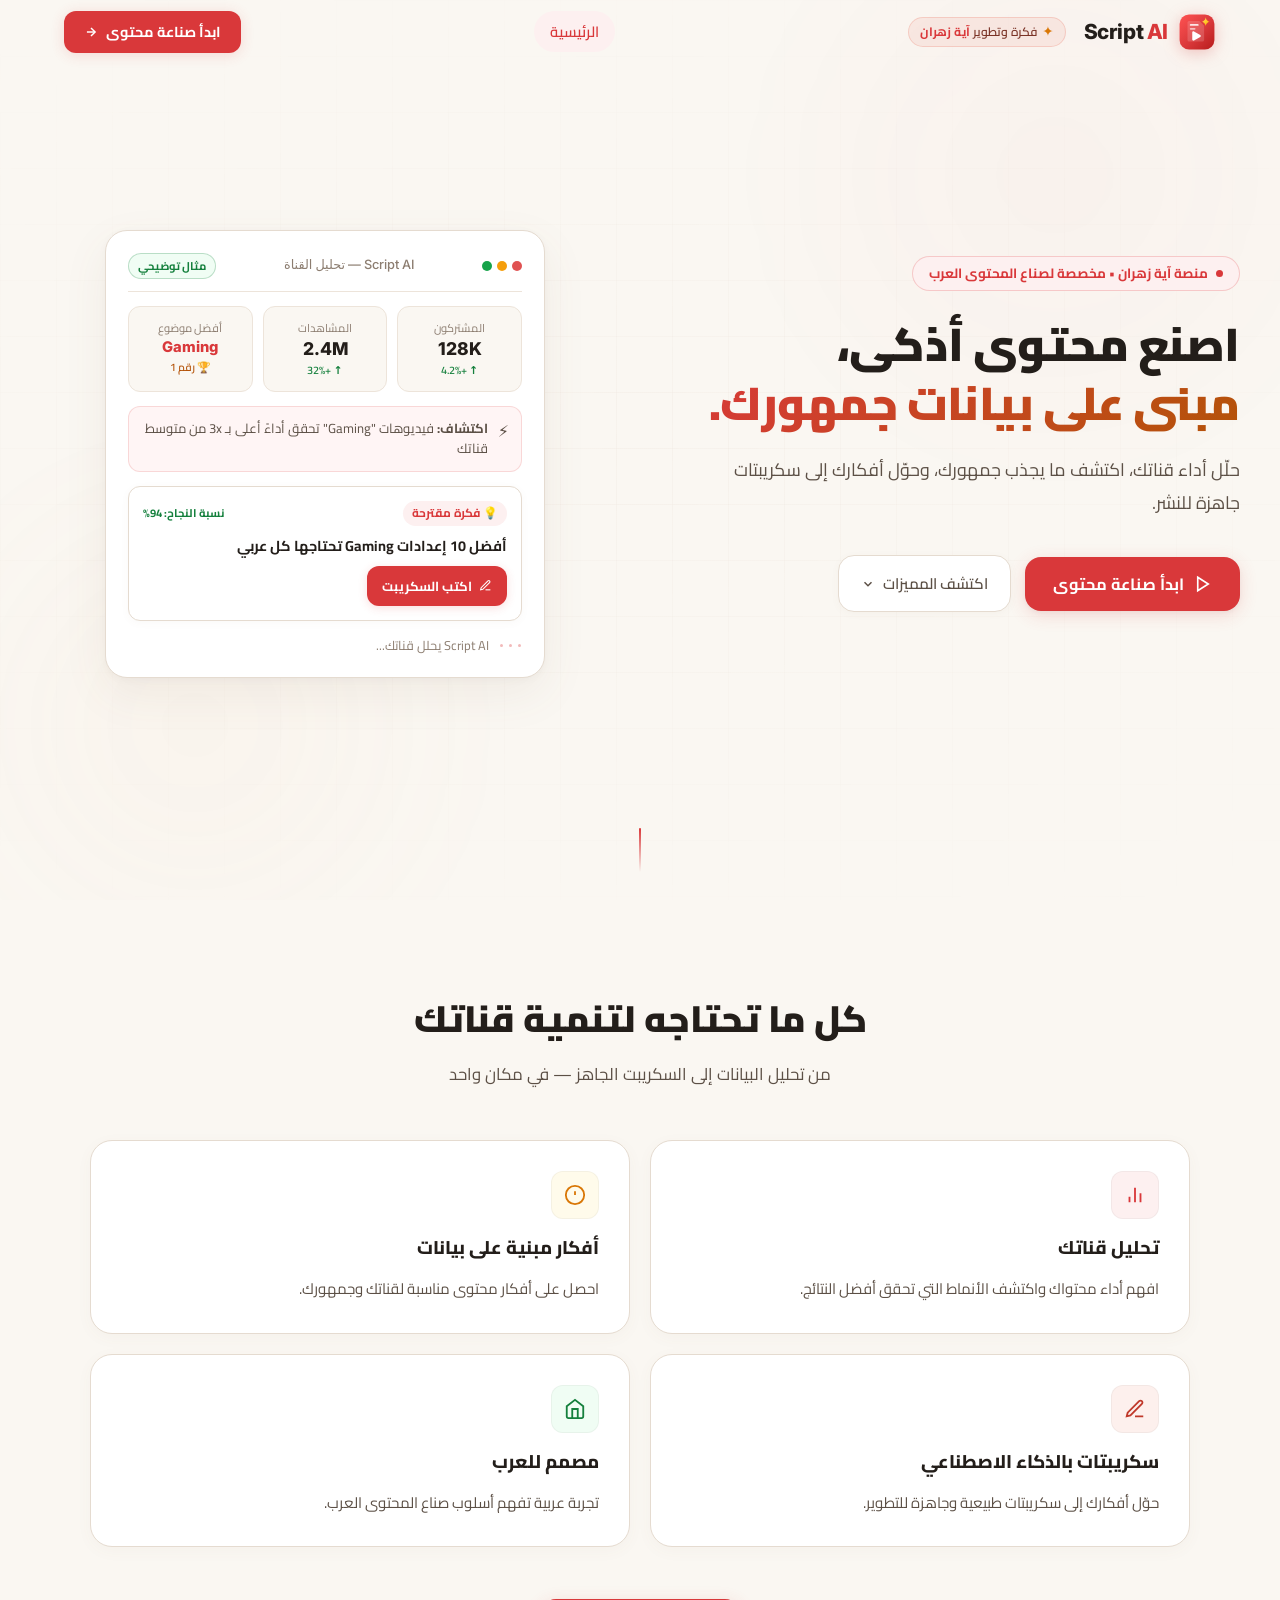
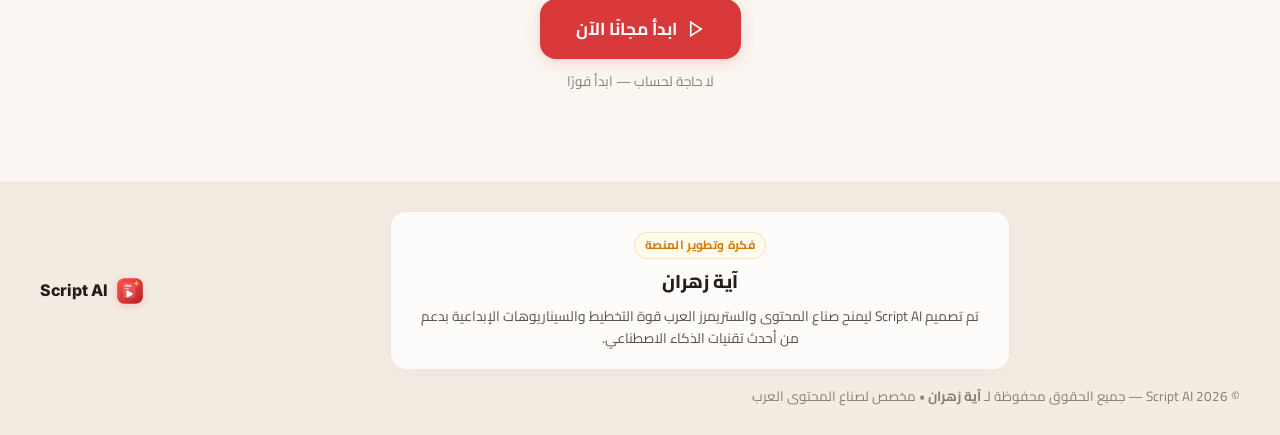
==== docs/index.html @ 73a46541 "feat: new brand logo, author attribution (فكرة وتطوير آية زهران), and fix AI chat connection" ====
<!DOCTYPE html>
<html lang="ar" dir="rtl">
<head>
  <meta charset="UTF-8">
  <meta name="viewport" content="width=device-width, initial-scale=1.0">
  <title>Script AI — اصنع محتوى أذكى، مبني على بيانات جمهورك</title>
  <meta name="description" content="Script AI يساعد صناع المحتوى العرب على تحليل أداء قناتهم، اكتشاف المواضيع الناجحة، وإنشاء سكريبتات بالذكاء الاصطناعي.">
  <meta name="keywords" content="Script AI, سكريبت للقنوات, يوتيوبرز عرب, تحليل يوتيوب, ذكاء اصطناعي للمحتوى">
  <meta name="theme-color" content="#FAF7F2">
  <meta property="og:title" content="Script AI — اصنع محتوى أذكى">
  <meta property="og:description" content="حلّل أداء قناتك، اكتشف ما يجذب جمهورك، وحوّل أفكارك إلى سكريبتات جاهزة للنشر.">
  <meta property="og:type" content="website">

  <!-- Google Fonts -->
  <link rel="preconnect" href="https://fonts.googleapis.com">
  <link rel="preconnect" href="https://fonts.gstatic.com" crossorigin>
  <link href="https://fonts.googleapis.com/css2?family=Cairo:wght@400;500;600;700;800;900&family=Inter:wght@400;500;600;700;800&display=swap" rel="stylesheet">

  <!-- Favicon -->
  <link rel="icon" type="image/svg+xml" href="assets/favicon.svg">

  <link rel="stylesheet" href="style.css">
</head>
<body class="landing-body">

  <!-- ============================================================
       HEADER
       ============================================================ -->
  <header class="site-header" id="site-header">
    <div class="nav-container">

      <!-- Logo -->
      <a href="index.html" class="brand-logo" id="brand-logo" aria-label="Script AI - الصفحة الرئيسية">
        <span class="brand-icon">
          <svg viewBox="0 0 48 48" width="100%" height="100%" fill="none" xmlns="http://www.w3.org/2000/svg" aria-label="Script AI Logo">
            <defs>
              <linearGradient id="sai-grad-nav" x1="0%" y1="0%" x2="100%" y2="100%">
                <stop offset="0%" stop-color="#FF5252"/>
                <stop offset="55%" stop-color="#D9383A"/>
                <stop offset="100%" stop-color="#B71C1C"/>
              </linearGradient>
              <linearGradient id="sai-spark-nav" x1="0%" y1="0%" x2="100%" y2="100%">
                <stop offset="0%" stop-color="#FFE082"/>
                <stop offset="50%" stop-color="#FFCA28"/>
                <stop offset="100%" stop-color="#FFA000"/>
              </linearGradient>
            </defs>
            <rect x="2" y="2" width="44" height="44" rx="12" fill="url(#sai-grad-nav)"/>
            <path d="M12 12C12 10.9 12.9 10 14 10H27L33 16V34C33 35.1 32.1 36 31 36H14C12.9 36 12 35.1 12 34V12Z" fill="white" fill-opacity="0.16"/>
            <line x1="16" y1="15" x2="25" y2="15" stroke="white" stroke-width="2.2" stroke-linecap="round" stroke-opacity="0.85"/>
            <line x1="16" y1="20" x2="21" y2="20" stroke="white" stroke-width="2.2" stroke-linecap="round" stroke-opacity="0.6"/>
            <path d="M18 24.5C18 23.4 19.2 22.7 20.2 23.25L28.1 27.75C29.05 28.3 29.05 29.7 28.1 30.25L20.2 34.75C19.2 35.3 18 34.6 18 33.5V24.5Z" fill="#FFFFFF"/>
            <path d="M35 5C35 8.3 37.7 11 41 11C37.7 11 35 13.7 35 17C35 13.7 32.3 11 29 11C32.3 11 35 8.3 35 5Z" fill="url(#sai-spark-nav)"/>
          </svg>
        </span>
        <span class="brand-name">Script <span class="brand-accent">AI</span></span>
        <span class="brand-creator-badge" title="فكرة وتطوير آية زهران">
          <span class="creator-sparkle">✦</span>
          <span>فكرة وتطوير <strong class="creator-highlight">آية زهران</strong></span>
        </span>
      </a>

      <!-- Nav -->
      <nav aria-label="التنقل الرئيسي" class="main-nav">
        <ul class="nav-list">
          <li><a href="index.html" class="nav-link active" aria-current="page">الرئيسية</a></li>
        </ul>
      </nav>

      <!-- CTA -->
      <a href="ai.html" class="nav-cta-btn" id="header-cta-btn" onclick="trackEvent('landing_cta_clicked', {location: 'header'})">
        <span>ابدأ صناعة محتوى</span>
        <svg width="14" height="14" viewBox="0 0 24 24" fill="none" stroke="currentColor" stroke-width="2.5">
          <line x1="5" y1="12" x2="19" y2="12"/>
          <polyline points="12 5 19 12 12 19"/>
        </svg>
      </a>

    </div>
  </header>

  <!-- ============================================================
       HERO SECTION — Full Screen
       ============================================================ -->
  <main>
    <section class="hero-section" id="hero" role="main">

      <!-- Ambient Background Effects -->
      <div class="hero-bg" aria-hidden="true">
        <div class="ambient-glow glow-1"></div>
        <div class="ambient-glow glow-2"></div>
        <div class="grid-overlay"></div>
      </div>

      <div class="hero-inner">

        <!-- Left: Text Content -->
        <div class="hero-content">
          <div class="hero-badge" role="text">
            <span class="badge-dot"></span>
            <span>منصة آية زهران • مخصصة لصناع المحتوى العرب</span>
          </div>

          <h1 class="hero-title">
            اصنع محتوى أذكى،
            <span class="title-gradient">مبني على بيانات جمهورك.</span>
          </h1>

          <p class="hero-desc">
            حلّل أداء قناتك، اكتشف ما يجذب جمهورك، وحوّل أفكارك إلى سكريبتات جاهزة للنشر.
          </p>

          <div class="hero-actions">
            <a href="ai.html" class="cta-primary" id="hero-cta-main" onclick="trackEvent('landing_cta_clicked', {location: 'hero_primary'})">
              <svg width="18" height="18" viewBox="0 0 24 24" fill="none" stroke="currentColor" stroke-width="2.2">
                <polygon points="5 3 19 12 5 21 5 3"/>
              </svg>
              <span>ابدأ صناعة محتوى</span>
            </a>
            <button class="cta-secondary" id="hero-learn-more" onclick="document.getElementById('features').scrollIntoView({behavior:'smooth'})">
              <span>اكتشف المميزات</span>
              <svg width="14" height="14" viewBox="0 0 24 24" fill="none" stroke="currentColor" stroke-width="2.5">
                <polyline points="6 9 12 15 18 9"/>
              </svg>
            </button>
          </div>

          
        </div>

        <!-- Right: Visual / Product Preview -->
        <div class="hero-visual" aria-label="معاينة واجهة Script AI">
          <div class="product-preview">

            <!-- Preview Header -->
            <div class="preview-header">
              <div class="preview-dots" aria-hidden="true">
                <span></span><span></span><span></span>
              </div>
              <span class="preview-title">Script AI — تحليل القناة</span>
              <div class="preview-badge live">مثال توضيحي</div>
            </div>

            <!-- Channel Stats -->
            <div class="preview-stats-row">
              <div class="preview-stat-card">
                <div class="stat-label">المشتركون</div>
                <div class="stat-value">128K</div>
                <div class="stat-change positive">↑ +4.2%</div>
              </div>
              <div class="preview-stat-card">
                <div class="stat-label">المشاهدات</div>
                <div class="stat-value">2.4M</div>
                <div class="stat-change positive">↑ +32%</div>
              </div>
              <div class="preview-stat-card">
                <div class="stat-label">أفضل موضوع</div>
                <div class="stat-value topic">Gaming</div>
                <div class="stat-change neutral">🏆 رقم 1</div>
              </div>
            </div>

            <!-- Insight Banner -->
            <div class="preview-insight">
              <div class="insight-icon" aria-hidden="true">⚡</div>
              <div class="insight-text">
                <strong>اكتشاف:</strong> فيديوهات "Gaming" تحقق أداءً أعلى بـ 3x من متوسط قناتك
              </div>
            </div>

            <!-- Idea Card -->
            <div class="preview-idea-card">
              <div class="idea-header">
                <span class="idea-tag">💡 فكرة مقترحة</span>
                <span class="idea-score">نسبة النجاح: 94%</span>
              </div>
              <div class="idea-title">أفضل 10 إعدادات Gaming تحتاجها كل عربي</div>
              <button class="idea-script-btn" aria-label="اكتب السكريبت لهذه الفكرة">
                <svg width="13" height="13" viewBox="0 0 24 24" fill="none" stroke="currentColor" stroke-width="2">
                  <path d="M12 20h9"/><path d="M16.5 3.5a2.121 2.121 0 013 3L7 19l-4 1 1-4L16.5 3.5z"/>
                </svg>
                اكتب السكريبت
              </button>
            </div>

            <!-- Processing indicator -->
            <div class="preview-processing" aria-live="polite">
              <div class="processing-dots" aria-hidden="true">
                <span></span><span></span><span></span>
              </div>
              <span>Script AI يحلل قناتك...</span>
            </div>

          </div>

          </div>

      </div>

      <!-- Scroll Indicator -->
      <div class="scroll-indicator" aria-hidden="true">
        <div class="scroll-line"></div>
      </div>

    </section>

    <!-- ============================================================
         FEATURES SECTION
         ============================================================ -->
    <section class="features-section" id="features" aria-label="مميزات Script AI">
      <div class="features-container">

        <div class="features-header">
          <h2 class="features-title">كل ما تحتاجه لتنمية قناتك</h2>
          <p class="features-subtitle">من تحليل البيانات إلى السكريبت الجاهز — في مكان واحد</p>
        </div>

        <div class="features-grid">

          <div class="feature-card" id="feature-analyze">
            <div class="feature-icon-wrap" style="--icon-color: #D9383A; --icon-bg: #FDF0F0;">
              <svg width="22" height="22" viewBox="0 0 24 24" fill="none" stroke="currentColor" stroke-width="2">
                <line x1="18" y1="20" x2="18" y2="10"/><line x1="12" y1="20" x2="12" y2="4"/>
                <line x1="6" y1="20" x2="6" y2="14"/>
              </svg>
            </div>
            <h3 class="feature-name">تحليل قناتك</h3>
            <p class="feature-desc">افهم أداء محتواك واكتشف الأنماط التي تحقق أفضل النتائج.</p>
          </div>

          <div class="feature-card" id="feature-ideas">
            <div class="feature-icon-wrap" style="--icon-color: #D97706; --icon-bg: #FFFBEB;">
              <svg width="22" height="22" viewBox="0 0 24 24" fill="none" stroke="currentColor" stroke-width="2">
                <circle cx="12" cy="12" r="10"/><line x1="12" y1="8" x2="12" y2="12"/>
                <line x1="12" y1="16" x2="12.01" y2="16"/>
              </svg>
            </div>
            <h3 class="feature-name">أفكار مبنية على بيانات</h3>
            <p class="feature-desc">احصل على أفكار محتوى مناسبة لقناتك وجمهورك.</p>
          </div>

          <div class="feature-card" id="feature-scripts">
            <div class="feature-icon-wrap" style="--icon-color: #C0392B; --icon-bg: #FDF0ED;">
              <svg width="22" height="22" viewBox="0 0 24 24" fill="none" stroke="currentColor" stroke-width="2">
                <path d="M12 20h9"/><path d="M16.5 3.5a2.121 2.121 0 013 3L7 19l-4 1 1-4L16.5 3.5z"/>
              </svg>
            </div>
            <h3 class="feature-name">سكريبتات بالذكاء الاصطناعي</h3>
            <p class="feature-desc">حوّل أفكارك إلى سكريبتات طبيعية وجاهزة للتطوير.</p>
          </div>

          <div class="feature-card" id="feature-arabic">
            <div class="feature-icon-wrap" style="--icon-color: #15803D; --icon-bg: #F0FDF4;">
              <svg width="22" height="22" viewBox="0 0 24 24" fill="none" stroke="currentColor" stroke-width="2">
                <path d="M3 9l9-7 9 7v11a2 2 0 0 1-2 2H5a2 2 0 0 1-2-2z"/>
                <polyline points="9 22 9 12 15 12 15 22"/>
              </svg>
            </div>
            <h3 class="feature-name">مصمم للعرب</h3>
            <p class="feature-desc">تجربة عربية تفهم أسلوب صناع المحتوى العرب.</p>
          </div>

        </div>

        <!-- Final CTA -->
        <div class="features-cta-wrap">
          <a href="ai.html" class="cta-primary cta-large" id="features-cta-btn" onclick="trackEvent('landing_cta_clicked', {location: 'features_section'})">
            <svg width="18" height="18" viewBox="0 0 24 24" fill="none" stroke="currentColor" stroke-width="2.2">
              <polygon points="5 3 19 12 5 21 5 3"/>
            </svg>
            ابدأ مجانًا الآن
          </a>
          <p class="cta-note">لا حاجة لحساب — ابدأ فورًا</p>
        </div>

      </div>
    </section>

  </main>

  <!-- ============================================================
       FOOTER
       ============================================================ -->
  <footer class="site-footer" role="contentinfo">
    <div class="footer-inner">
      <!-- Creator Box -->
      <div class="footer-creator-box">
        <span class="creator-title-tag">فكرة وتطوير المنصة</span>
        <span class="creator-main-name">آية زهران</span>
        <p class="creator-quote">تم تصميم Script AI ليمنح صناع المحتوى والستريمرز العرب قوة التخطيط والسيناريوهات الإبداعية بدعم من أحدث تقنيات الذكاء الاصطناعي.</p>
      </div>

      <div class="footer-brand">
        <span class="brand-icon small">
          <svg viewBox="0 0 48 48" width="100%" height="100%" fill="none" xmlns="http://www.w3.org/2000/svg" aria-label="Script AI Logo">
            <defs>
              <linearGradient id="sai-grad-foot" x1="0%" y1="0%" x2="100%" y2="100%">
                <stop offset="0%" stop-color="#FF5252"/>
                <stop offset="55%" stop-color="#D9383A"/>
                <stop offset="100%" stop-color="#B71C1C"/>
              </linearGradient>
              <linearGradient id="sai-spark-foot" x1="0%" y1="0%" x2="100%" y2="100%">
                <stop offset="0%" stop-color="#FFE082"/>
                <stop offset="100%" stop-color="#FFA000"/>
              </linearGradient>
            </defs>
            <rect x="2" y="2" width="44" height="44" rx="12" fill="url(#sai-grad-foot)"/>
            <path d="M12 12C12 10.9 12.9 10 14 10H27L33 16V34C33 35.1 32.1 36 31 36H14C12.9 36 12 35.1 12 34V12Z" fill="white" fill-opacity="0.16"/>
            <line x1="16" y1="15" x2="25" y2="15" stroke="white" stroke-width="2.2" stroke-linecap="round" stroke-opacity="0.85"/>
            <line x1="16" y1="20" x2="21" y2="20" stroke="white" stroke-width="2.2" stroke-linecap="round" stroke-opacity="0.6"/>
            <path d="M18 24.5C18 23.4 19.2 22.7 20.2 23.25L28.1 27.75C29.05 28.3 29.05 29.7 28.1 30.25L20.2 34.75C19.2 35.3 18 34.6 18 33.5V24.5Z" fill="#FFFFFF"/>
            <path d="M35 5C35 8.3 37.7 11 41 11C37.7 11 35 13.7 35 17C35 13.7 32.3 11 29 11C32.3 11 35 8.3 35 5Z" fill="url(#sai-spark-foot)"/>
          </svg>
        </span>
        <span class="footer-brand-name">Script AI</span>
      </div>
      <p class="footer-copy">© 2026 Script AI — جميع الحقوق محفوظة لـ <strong>آية زهران</strong> • مخصص لصناع المحتوى العرب</p>
    </div>
  </footer>

  <!-- Analytics & Tracking -->
  <script defer src="https://cloud.umami.is/script.js" data-website-id="1ab143b9-81d4-4ed3-a4a0-48a88c1f6e9b"></script>
  <script src="analytics.js"></script>
  <script>
    // Track page view on load
    document.addEventListener('DOMContentLoaded', () => {
      trackEvent('page_view', { page: 'landing', referral_source: getReferralSource() });
      initReferralTracking();

      // Header scroll effect
      const header = document.getElementById('site-header');
      window.addEventListener('scroll', () => {
        if (window.scrollY > 20) {
          header.classList.add('scrolled');
        } else {
          header.classList.remove('scrolled');
        }
      }, { passive: true });
    });
  </script>
</body>
</html>
---- docs/style.css ----
/* ==========================================================================
   Script AI — Light, Soft & Warm Arabic SaaS Design System
   White | Warm Beige | Gentle Red Accent | Cairo Font
   Built for clarity, comfort, and effortless usability
   ========================================================================== */

/* ==========================================================================
   1. CSS VARIABLES & DESIGN TOKENS
   ========================================================================== */
:root {
  /* Backgrounds — Soft, Warm, Light Palette */
  --bg-base:        #FAF7F2;   /* Warm linen/cream background — easy on the eyes */
  --bg-surface:     #F3ECE3;   /* Soft beige surface for headers & nested panels */
  --bg-card:        #FFFFFF;   /* Pure white cards for crisp visual hierarchy */
  --bg-card-hover:  #FFFDFB;   /* Subtle warm card hover */
  --bg-glass:       rgba(255, 255, 255, 0.92);
  --bg-input:       #FFFFFF;   /* Clean white input background */

  /* Borders — Soft Warm Tones */
  --border-subtle:  #EDE4DA;
  --border-card:    #E5DBD0;
  --border-hover:   rgba(217, 56, 58, 0.35);
  --border-active:  #D9383A;
  --border-warm:    rgba(217, 119, 6, 0.25);

  /* Accent — Gentle Friendly Red (أحمر لطيف ومريح للعين) */
  --accent:         #D9383A;   /* Pleasant warm coral-red */
  --accent-soft:    #FDF0F0;   /* Soft blush tint */
  --accent-hover:   #C42B2D;   /* Slightly deeper warm red */
  --accent-glow:    rgba(217, 56, 58, 0.16); /* Gentle warm shadow */

  /* Warm Secondary — Honey / Amber / Sand */
  --secondary:      #D97706;
  --secondary-soft: #FFFBEB;
  --secondary-glow: rgba(217, 119, 6, 0.12);

  /* Status */
  --success:        #15803D;   /* Natural pleasant forest green */
  --success-soft:   #F0FDF4;
  --warning:        #B45309;   /* Warm amber */
  --warning-soft:   #FFFBEB;
  --error:          #D9383A;   /* Gentle red */
  --error-soft:     #FEF2F2;

  /* Text — Deep Warm Espresso & Taupe (Not blinding harsh black) */
  --text-primary:   #231E1A;   /* Deep espresso charcoal, soft and readable */
  --text-secondary: #5C5046;   /* Warm taupe */
  --text-muted:     #8C7D70;   /* Gentle warm gray */
  --text-dim:       #B5A699;   /* Light subtle placeholder */

  /* Spacing */
  --header-h:       64px;
  --ws-header-h:    58px;
  --radius-sm:      8px;
  --radius-md:      12px;
  --radius-lg:      16px;
  --radius-xl:      22px;
  --radius-full:    9999px;

  /* Transitions */
  --t-fast:         0.15s ease;
  --t-normal:       0.25s ease;
  --t-slow:         0.4s ease;

  /* Typography */
  --font-ar:        'Cairo', system-ui, -apple-system, sans-serif;
  --font-en:        'Inter', system-ui, sans-serif;
}

/* ==========================================================================
   2. BASE RESET
   ========================================================================== */
*, *::before, *::after {
  box-sizing: border-box;
  margin: 0;
  padding: 0;
}

html {
  font-family: var(--font-ar);
  direction: rtl;
  scroll-behavior: smooth;
  -webkit-font-smoothing: antialiased;
  -moz-osx-font-smoothing: grayscale;
  font-size: 16px;
}

body {
  background-color: var(--bg-base);
  color: var(--text-primary);
  min-height: 100vh;
  overflow-x: hidden;
  line-height: 1.6;
}

a {
  color: inherit;
  text-decoration: none;
}

button {
  font-family: var(--font-ar);
  cursor: pointer;
}

input, textarea, select {
  font-family: var(--font-ar);
}

ul, ol { list-style: none; }

img, svg { display: block; }

/* Scrollbar — Warm and gentle */
::-webkit-scrollbar { width: 6px; height: 6px; }
::-webkit-scrollbar-track { background: transparent; }
::-webkit-scrollbar-thumb { background: #D6CBC0; border-radius: var(--radius-full); }
::-webkit-scrollbar-thumb:hover { background: #B8ABA0; }

/* Focus ring */
:focus-visible {
  outline: 2px solid var(--accent);
  outline-offset: 2px;
  border-radius: var(--radius-sm);
}

/* Utility: hidden */
.hidden { display: none !important; }

/* ==========================================================================
   3. LANDING PAGE — HEADER
   ========================================================================== */
.landing-body {
  display: flex;
  flex-direction: column;
}

.site-header {
  position: fixed;
  top: 0;
  left: 0;
  right: 0;
  height: var(--header-h);
  z-index: 100;
  background: transparent;
  transition: background var(--t-slow), border-color var(--t-slow), box-shadow var(--t-slow);
}

.site-header.scrolled {
  background: rgba(250, 247, 242, 0.94);
  backdrop-filter: blur(16px);
  -webkit-backdrop-filter: blur(16px);
  border-bottom: 1px solid var(--border-subtle);
  box-shadow: 0 4px 20px rgba(120, 95, 75, 0.05);
}

.nav-container {
  max-width: 1200px;
  margin: 0 auto;
  padding: 0 24px;
  height: 100%;
  display: flex;
  align-items: center;
  justify-content: space-between;
  gap: 20px;
}

/* Logo / Brand */
.brand-logo {
  display: inline-flex;
  align-items: center;
  gap: 10px;
  text-decoration: none;
}

.brand-icon {
  width: 38px;
  height: 38px;
  background: transparent;
  display: flex;
  align-items: center;
  justify-content: center;
  flex-shrink: 0;
  transition: var(--t-fast);
  filter: drop-shadow(0 3px 8px rgba(217, 56, 58, 0.28));
}

.brand-icon svg {
  width: 100%;
  height: 100%;
  display: block;
}

.brand-icon.small {
  width: 28px;
  height: 28px;
  filter: drop-shadow(0 2px 5px rgba(217, 56, 58, 0.22));
}

.brand-logo:hover .brand-icon {
  transform: translateY(-2px) scale(1.05);
  filter: drop-shadow(0 6px 16px rgba(217, 56, 58, 0.42));
}

.brand-name {
  font-family: var(--font-en);
  font-size: 1.3rem;
  font-weight: 800;
  letter-spacing: -0.02em;
  color: var(--text-primary);
}

.brand-accent {
  color: var(--accent);
}

/* Creator Pill & Badges — Aya Zahran */
.brand-creator-badge {
  display: inline-flex;
  align-items: center;
  gap: 5px;
  font-family: var(--font-ar);
  font-size: 0.76rem;
  font-weight: 600;
  color: #7A3326;
  background: rgba(224, 75, 53, 0.08);
  border: 1px solid rgba(224, 75, 53, 0.18);
  padding: 3px 11px;
  border-radius: 999px;
  margin-right: 8px;
  transition: var(--t-fast);
  white-space: nowrap;
}

.brand-creator-badge .creator-sparkle {
  color: #D97706;
  font-size: 0.85rem;
}

.brand-creator-badge .creator-highlight {
  font-weight: 700;
  color: var(--accent);
}

.brand-creator-badge:hover {
  background: rgba(224, 75, 53, 0.14);
  transform: translateY(-1px);
}

.workspace-creator-badge {
  display: inline-flex;
  align-items: center;
  gap: 5px;
  font-family: var(--font-ar);
  font-size: 0.74rem;
  font-weight: 600;
  color: #7A3326;
  background: rgba(224, 75, 53, 0.08);
  border: 1px solid rgba(224, 75, 53, 0.18);
  padding: 3px 10px;
  border-radius: 999px;
  margin-right: 8px;
  white-space: nowrap;
  transition: var(--t-fast);
}

.workspace-creator-badge .creator-sparkle {
  color: #D97706;
  font-size: 0.8rem;
}

.workspace-creator-badge strong {
  color: var(--accent);
  font-weight: 700;
}

.sidebar-creator-card {
  display: flex;
  align-items: center;
  gap: 10px;
  padding: 10px 14px;
  background: linear-gradient(135deg, rgba(253, 240, 240, 0.95) 0%, rgba(255, 251, 235, 0.95) 100%);
  border: 1px solid rgba(217, 56, 58, 0.18);
  border-radius: var(--radius-md);
  margin-bottom: 10px;
  box-shadow: 0 2px 8px rgba(120, 95, 75, 0.04);
}

.sidebar-creator-card .creator-icon {
  font-size: 1.1rem;
  color: #D97706;
  display: flex;
  align-items: center;
  justify-content: center;
  flex-shrink: 0;
}

.sidebar-creator-card .creator-info {
  display: flex;
  flex-direction: column;
  gap: 2px;
}

.sidebar-creator-card .creator-role {
  font-size: 0.7rem;
  font-weight: 600;
  color: var(--text-muted);
}

.sidebar-creator-card .creator-name {
  font-size: 0.84rem;
  font-weight: 800;
  color: var(--accent);
}

.footer-creator-box {
  display: flex;
  flex-direction: column;
  align-items: center;
  text-align: center;
  gap: 8px;
  padding: 20px 28px;
  background: rgba(255, 255, 255, 0.85);
  border: 1px solid rgba(217, 56, 58, 0.14);
  border-radius: var(--radius-lg);
  max-width: 620px;
  margin: 0 auto;
  box-shadow: 0 4px 18px rgba(120, 95, 75, 0.04);
}

.footer-creator-box .creator-title-tag {
  font-size: 0.74rem;
  font-weight: 700;
  color: #D97706;
  letter-spacing: 0.03em;
  background: #FFFBEB;
  padding: 3px 10px;
  border-radius: 999px;
  border: 1px solid rgba(217, 119, 6, 0.2);
}

.footer-creator-box .creator-main-name {
  font-size: 1.15rem;
  font-weight: 800;
  color: var(--text-primary);
}

.footer-creator-box .creator-main-name .creator-en {
  font-family: var(--font-en);
  font-size: 0.95rem;
  font-weight: 600;
  color: var(--accent);
  margin-right: 4px;
}

.footer-creator-box .creator-quote {
  font-size: 0.86rem;
  color: var(--text-secondary);
  line-height: 1.6;
  margin: 0;
}

/* Nav */
.main-nav .nav-list {
  display: flex;
  align-items: center;
  gap: 6px;
}

.nav-link {
  font-size: 0.92rem;
  font-weight: 600;
  color: var(--text-secondary);
  padding: 7px 16px;
  border-radius: var(--radius-full);
  transition: var(--t-fast);
}

.nav-link:hover {
  color: var(--text-primary);
  background: rgba(0, 0, 0, 0.03);
}

.nav-link.active {
  color: var(--accent);
  background: var(--accent-soft);
}

/* Nav CTA */
.nav-cta-btn {
  display: inline-flex;
  align-items: center;
  gap: 8px;
  background: var(--accent);
  color: #fff;
  border: none;
  font-size: 0.9rem;
  font-weight: 700;
  padding: 9px 20px;
  border-radius: var(--radius-md);
  transition: var(--t-fast);
  white-space: nowrap;
  box-shadow: 0 2px 14px var(--accent-glow);
}

.nav-cta-btn:hover {
  background: var(--accent-hover);
  transform: translateY(-1px);
  box-shadow: 0 4px 18px var(--accent-glow);
}

/* ==========================================================================
   4. LANDING — HERO SECTION
   ========================================================================== */
.hero-section {
  position: relative;
  min-height: 100vh;
  display: flex;
  flex-direction: column;
  justify-content: center;
  overflow: hidden;
  padding: calc(var(--header-h) + 24px) 24px 80px;
}

/* Background effects — Warm & Delicate */
.hero-bg {
  position: absolute;
  inset: 0;
  pointer-events: none;
  z-index: 0;
}

.ambient-glow {
  position: absolute;
  border-radius: 50%;
  filter: blur(90px);
  opacity: 0.4;
}

.glow-1 {
  width: 650px;
  height: 650px;
  background: radial-gradient(circle, rgba(217, 56, 58, 0.09) 0%, transparent 70%);
  top: -150px;
  right: -100px;
  animation: floatGlow1 9s ease-in-out infinite alternate;
}

.glow-2 {
  width: 550px;
  height: 550px;
  background: radial-gradient(circle, rgba(235, 175, 115, 0.15) 0%, transparent 70%);
  bottom: -100px;
  left: -80px;
  animation: floatGlow2 11s ease-in-out infinite alternate;
}

.grid-overlay {
  position: absolute;
  inset: 0;
  background-image: 
    linear-gradient(rgba(180, 150, 130, 0.05) 1px, transparent 1px),
    linear-gradient(90deg, rgba(180, 150, 130, 0.05) 1px, transparent 1px);
  background-size: 56px 56px;
  mask-image: radial-gradient(ellipse 80% 60% at 50% 50%, black 0%, transparent 100%);
}

@keyframes floatGlow1 {
  from { transform: translate(0, 0) scale(1); }
  to   { transform: translate(-30px, 30px) scale(1.08); }
}

@keyframes floatGlow2 {
  from { transform: translate(0, 0) scale(1); }
  to   { transform: translate(25px, -20px) scale(1.05); }
}

/* Hero Inner Layout */
.hero-inner {
  position: relative;
  z-index: 1;
  max-width: 1200px;
  margin: 0 auto;
  width: 100%;
  display: grid;
  grid-template-columns: 1fr 1fr;
  gap: 60px;
  align-items: center;
}

/* Hero Content */
.hero-content {
  display: flex;
  flex-direction: column;
  gap: 0;
}

.hero-badge {
  display: inline-flex;
  align-items: center;
  gap: 8px;
  background: var(--accent-soft);
  border: 1px solid rgba(217, 56, 58, 0.22);
  padding: 6px 16px;
  border-radius: var(--radius-full);
  font-size: 0.84rem;
  font-weight: 700;
  color: var(--accent);
  margin-bottom: 24px;
  width: fit-content;
}

.badge-dot {
  width: 7px;
  height: 7px;
  background: var(--accent);
  border-radius: 50%;
  animation: pulseDot 2s ease-in-out infinite;
  flex-shrink: 0;
}

@keyframes pulseDot {
  0%, 100% { opacity: 1; transform: scale(1); }
  50% { opacity: 0.4; transform: scale(0.85); }
}

.hero-title {
  font-size: clamp(2.1rem, 3.6vw, 3.1rem);
  font-weight: 900;
  line-height: 1.28;
  margin-bottom: 20px;
  color: var(--text-primary);
  letter-spacing: -0.01em;
}

.title-gradient {
  background: linear-gradient(135deg, #D9383A 0%, #B45309 100%);
  -webkit-background-clip: text;
  -webkit-text-fill-color: transparent;
  background-clip: text;
  display: block;
}

.hero-desc {
  font-size: clamp(1rem, 1.4vw, 1.12rem);
  color: var(--text-secondary);
  line-height: 1.85;
  margin-bottom: 36px;
  max-width: 520px;
}

.hero-actions {
  display: flex;
  align-items: center;
  gap: 14px;
  margin-bottom: 40px;
  flex-wrap: wrap;
}

/* Primary CTA — Gentle Red */
.cta-primary {
  display: inline-flex;
  align-items: center;
  gap: 10px;
  background: var(--accent);
  color: #fff;
  border: none;
  font-size: 1.02rem;
  font-weight: 700;
  padding: 14px 28px;
  border-radius: var(--radius-lg);
  transition: var(--t-fast);
  box-shadow: 0 4px 18px var(--accent-glow), 0 2px 4px rgba(0,0,0,0.04);
  cursor: pointer;
  text-decoration: none;
  white-space: nowrap;
}

.cta-primary:hover {
  background: var(--accent-hover);
  transform: translateY(-2px);
  box-shadow: 0 6px 24px var(--accent-glow), 0 3px 6px rgba(0,0,0,0.06);
}

.cta-primary.cta-large {
  font-size: 1.08rem;
  padding: 16px 36px;
}

/* Secondary CTA */
.cta-secondary {
  display: inline-flex;
  align-items: center;
  gap: 8px;
  background: #FFFFFF;
  color: var(--text-secondary);
  border: 1px solid var(--border-card);
  font-size: 0.95rem;
  font-weight: 600;
  padding: 13px 22px;
  border-radius: var(--radius-lg);
  transition: var(--t-fast);
  cursor: pointer;
  box-shadow: 0 2px 8px rgba(120, 95, 75, 0.04);
}

.cta-secondary:hover {
  color: var(--text-primary);
  border-color: var(--border-hover);
  background: var(--bg-card-hover);
  transform: translateY(-1px);
}

/* ==========================================================================
   5. HERO VISUAL / PRODUCT PREVIEW
   ========================================================================== */
.hero-visual {
  position: relative;
  display: flex;
  align-items: center;
  justify-content: center;
}

.product-preview {
  background: #FFFFFF;
  border: 1px solid var(--border-card);
  border-radius: var(--radius-xl);
  padding: 22px;
  width: 100%;
  max-width: 440px;
  box-shadow: 
    0 16px 45px rgba(130, 100, 75, 0.08),
    0 2px 8px rgba(0,0,0,0.03);
  display: flex;
  flex-direction: column;
  gap: 14px;
  animation: floatCard 6s ease-in-out infinite alternate;
}

@keyframes floatCard {
  from { transform: translateY(0); }
  to   { transform: translateY(-10px); }
}

.preview-header {
  display: flex;
  align-items: center;
  gap: 10px;
  padding-bottom: 12px;
  border-bottom: 1px solid var(--border-subtle);
}

.preview-dots {
  display: flex;
  gap: 5px;
}

.preview-dots span {
  width: 10px;
  height: 10px;
  border-radius: 50%;
}

.preview-dots span:nth-child(1) { background: #E05252; }
.preview-dots span:nth-child(2) { background: #F59E0B; }
.preview-dots span:nth-child(3) { background: #16A34A; }

.preview-title {
  font-family: var(--font-en);
  font-size: 0.8rem;
  color: var(--text-muted);
  flex: 1;
  text-align: center;
  font-weight: 500;
}

.preview-badge {
  font-size: 0.7rem;
  font-weight: 700;
  padding: 3px 9px;
  border-radius: var(--radius-full);
}

.preview-badge.live {
  background: var(--success-soft);
  color: var(--success);
  border: 1px solid rgba(21, 128, 61, 0.25);
}

.preview-stats-row {
  display: grid;
  grid-template-columns: repeat(3, 1fr);
  gap: 10px;
}

.preview-stat-card {
  background: #FAF7F2;
  border: 1px solid var(--border-subtle);
  border-radius: var(--radius-md);
  padding: 12px 10px;
  display: flex;
  flex-direction: column;
  gap: 4px;
  text-align: center;
}

.stat-label {
  font-size: 0.7rem;
  color: var(--text-muted);
}

.stat-value {
  font-family: var(--font-en);
  font-size: 1.1rem;
  font-weight: 800;
  color: var(--text-primary);
  line-height: 1;
}

.stat-value.topic {
  font-size: 0.92rem;
  color: var(--accent);
}

.stat-change {
  font-size: 0.68rem;
  font-weight: 600;
}

.stat-change.positive { color: var(--success); }
.stat-change.neutral  { color: var(--warning); }

.preview-insight {
  display: flex;
  align-items: flex-start;
  gap: 10px;
  background: #FFF5F5;
  border: 1px solid rgba(217, 56, 58, 0.16);
  border-radius: var(--radius-md);
  padding: 12px;
  font-size: 0.82rem;
  color: var(--text-secondary);
  line-height: 1.5;
}

.insight-icon {
  font-size: 1rem;
  flex-shrink: 0;
}

.preview-idea-card {
  background: #FFFFFF;
  border: 1px solid var(--border-card);
  border-radius: var(--radius-md);
  padding: 14px;
  display: flex;
  flex-direction: column;
  gap: 10px;
  box-shadow: 0 2px 8px rgba(120, 95, 75, 0.04);
}

.idea-header {
  display: flex;
  align-items: center;
  justify-content: space-between;
}

.idea-tag {
  font-size: 0.74rem;
  font-weight: 700;
  color: var(--accent);
  background: var(--accent-soft);
  padding: 3px 9px;
  border-radius: var(--radius-full);
}

.idea-score {
  font-size: 0.7rem;
  color: var(--success);
  font-weight: 700;
}

.idea-title {
  font-size: 0.9rem;
  font-weight: 700;
  color: var(--text-primary);
  line-height: 1.4;
}

.idea-script-btn {
  display: inline-flex;
  align-items: center;
  gap: 7px;
  background: var(--accent);
  color: #fff;
  border: none;
  font-family: var(--font-ar);
  font-size: 0.82rem;
  font-weight: 700;
  padding: 8px 15px;
  border-radius: var(--radius-md);
  cursor: pointer;
  transition: var(--t-fast);
  width: fit-content;
  box-shadow: 0 2px 10px var(--accent-glow);
}

.idea-script-btn:hover {
  background: var(--accent-hover);
}

.preview-processing {
  display: flex;
  align-items: center;
  gap: 10px;
  font-size: 0.8rem;
  color: var(--text-muted);
}

.processing-dots {
  display: flex;
  gap: 4px;
}

.processing-dots span {
  width: 5px;
  height: 5px;
  border-radius: 50%;
  background: var(--accent);
  animation: procDot 1.4s ease-in-out infinite both;
}

.processing-dots span:nth-child(1) { animation-delay: -0.32s; }
.processing-dots span:nth-child(2) { animation-delay: -0.16s; }

@keyframes procDot {
  0%, 80%, 100% { transform: scale(0.6); opacity: 0.35; }
  40% { transform: scale(1); opacity: 1; }
}

/* Floating cards */
.float-card {
  position: absolute;
  display: flex;
  align-items: center;
  gap: 8px;
  background: rgba(255, 255, 255, 0.96);
  border: 1px solid var(--border-card);
  border-radius: var(--radius-md);
  padding: 10px 15px;
  font-size: 0.78rem;
  font-weight: 600;
  color: var(--text-secondary);
  backdrop-filter: blur(12px);
  white-space: nowrap;
  box-shadow: 0 8px 24px rgba(120, 95, 75, 0.08);
}

.float-card-1 {
  bottom: -25px;
  right: -20px;
  animation: floatCard1 7s ease-in-out infinite alternate;
}

.float-card-2 {
  top: 20px;
  left: -25px;
  animation: floatCard2 9s ease-in-out infinite alternate;
}

@keyframes floatCard1 {
  from { transform: translate(0, 0) rotate(-1.5deg); }
  to   { transform: translate(8px, -8px) rotate(1deg); }
}

@keyframes floatCard2 {
  from { transform: translate(0, 0) rotate(1deg); }
  to   { transform: translate(-8px, 8px) rotate(-1.5deg); }
}

/* Scroll Indicator */
.scroll-indicator {
  position: absolute;
  bottom: 28px;
  left: 50%;
  transform: translateX(-50%);
  display: flex;
  flex-direction: column;
  align-items: center;
  z-index: 1;
}

.scroll-line {
  width: 2px;
  height: 44px;
  background: linear-gradient(to bottom, var(--accent), transparent);
  animation: scrollLine 2s ease-in-out infinite;
  border-radius: var(--radius-full);
}

@keyframes scrollLine {
  0%   { transform: scaleY(0); transform-origin: top; opacity: 1; }
  50%  { transform: scaleY(1); transform-origin: top; opacity: 1; }
  51%  { transform-origin: bottom; }
  100% { transform: scaleY(0); transform-origin: bottom; opacity: 0; }
}

/* ==========================================================================
   6. FEATURES SECTION
   ========================================================================== */
.features-section {
  padding: 90px 24px;
  position: relative;
}

.features-container {
  max-width: 1100px;
  margin: 0 auto;
}

.features-header {
  text-align: center;
  margin-bottom: 52px;
}

.features-title {
  font-size: clamp(1.75rem, 3vw, 2.3rem);
  font-weight: 900;
  color: var(--text-primary);
  margin-bottom: 12px;
}

.features-subtitle {
  font-size: 1.05rem;
  color: var(--text-secondary);
}

.features-grid {
  display: grid;
  grid-template-columns: repeat(2, 1fr);
  gap: 20px;
  margin-bottom: 52px;
}

.feature-card {
  background: #FFFFFF;
  border: 1px solid var(--border-card);
  border-radius: var(--radius-xl);
  padding: 30px;
  display: flex;
  flex-direction: column;
  gap: 14px;
  transition: border-color var(--t-fast), box-shadow var(--t-fast), transform var(--t-fast);
  position: relative;
  overflow: hidden;
  box-shadow: 0 4px 16px rgba(120, 95, 75, 0.04);
}

.feature-card:hover {
  border-color: var(--border-hover);
  box-shadow: 0 10px 30px rgba(120, 95, 75, 0.08);
  transform: translateY(-2px);
}

.feature-icon-wrap {
  width: 48px;
  height: 48px;
  background: var(--icon-bg);
  border: 1px solid rgba(0, 0, 0, 0.04);
  border-radius: var(--radius-md);
  display: flex;
  align-items: center;
  justify-content: center;
  color: var(--icon-color);
  transition: var(--t-fast);
}

.feature-card:hover .feature-icon-wrap {
  transform: scale(1.05);
}

.feature-name {
  font-size: 1.15rem;
  font-weight: 800;
  color: var(--text-primary);
}

.feature-desc {
  font-size: 0.94rem;
  color: var(--text-secondary);
  line-height: 1.75;
}

.features-cta-wrap {
  display: flex;
  flex-direction: column;
  align-items: center;
  gap: 12px;
}

.cta-note {
  font-size: 0.84rem;
  color: var(--text-muted);
}

/* ==========================================================================
   7. SITE FOOTER
   ========================================================================== */
.site-footer {
  border-top: 1px solid var(--border-subtle);
  background: var(--bg-surface);
  padding: 28px 24px;
}

.footer-inner {
  max-width: 1200px;
  margin: 0 auto;
  display: flex;
  align-items: center;
  justify-content: space-between;
  gap: 16px;
  flex-wrap: wrap;
}

.footer-brand {
  display: flex;
  align-items: center;
  gap: 8px;
}

.footer-brand-name {
  font-family: var(--font-en);
  font-size: 1rem;
  font-weight: 800;
  color: var(--text-primary);
}

.footer-copy {
  font-size: 0.84rem;
  color: var(--text-muted);
}

/* ==========================================================================
   8. WORKSPACE LAYOUT
   ========================================================================== */
.workspace-body {
  display: flex;
  flex-direction: column;
  min-height: 100vh;
  background: var(--bg-base);
}

.workspace-header {
  position: sticky;
  top: 0;
  height: var(--ws-header-h);
  z-index: 100;
  background: rgba(250, 247, 242, 0.95);
  backdrop-filter: blur(16px);
  -webkit-backdrop-filter: blur(16px);
  border-bottom: 1px solid var(--border-subtle);
  box-shadow: 0 2px 14px rgba(120, 95, 75, 0.04);
}

.workspace-nav-container {
  max-width: 1300px;
  margin: 0 auto;
  padding: 0 20px;
  height: 100%;
  display: flex;
  align-items: center;
  justify-content: space-between;
  gap: 16px;
}

.workspace-brand-group {
  display: flex;
  align-items: center;
  gap: 12px;
}

.back-btn {
  width: 36px;
  height: 36px;
  background: #FFFFFF;
  border: 1px solid var(--border-card);
  border-radius: var(--radius-md);
  display: flex;
  align-items: center;
  justify-content: center;
  color: var(--text-secondary);
  transition: var(--t-fast);
  flex-shrink: 0;
  box-shadow: 0 1px 4px rgba(0,0,0,0.03);
}

.back-btn:hover {
  color: var(--accent);
  border-color: var(--border-hover);
  background: var(--accent-soft);
}

/* Workspace Tab Navigation */
.workspace-tabs {
  display: flex;
  align-items: center;
  background: #EFE8DF;
  border: 1px solid var(--border-subtle);
  border-radius: var(--radius-full);
  padding: 4px;
  gap: 3px;
}

.ws-tab {
  display: inline-flex;
  align-items: center;
  gap: 7px;
  background: transparent;
  border: none;
  color: var(--text-secondary);
  font-size: 0.86rem;
  font-weight: 600;
  padding: 7px 16px;
  border-radius: var(--radius-full);
  transition: var(--t-fast);
  white-space: nowrap;
}

.ws-tab:hover {
  color: var(--text-primary);
  background: rgba(255, 255, 255, 0.65);
}

.ws-tab.active {
  background: var(--accent);
  color: #fff;
  box-shadow: 0 2px 10px var(--accent-glow);
}

/* Status indicator */
.ws-status-indicator {
  display: flex;
  align-items: center;
  gap: 8px;
}

.status-dot {
  width: 8px;
  height: 8px;
  border-radius: 50%;
  flex-shrink: 0;
}

.status-dot.idle     { background: var(--text-muted); }
.status-dot.loading  { background: var(--warning); animation: pulseDot 1s ease-in-out infinite; }
.status-dot.success  { background: var(--success); }
.status-dot.error    { background: var(--error); }

.status-text {
  font-size: 0.82rem;
  color: var(--text-muted);
  font-weight: 600;
}

/* ==========================================================================
   9. WORKSPACE VIEWS
   ========================================================================== */
.workspace-main {
  flex: 1;
  max-width: 1300px;
  margin: 0 auto;
  width: 100%;
  padding: 32px 24px 60px;
}

.ws-view {
  width: 100%;
}

.ws-view.active-view {
  display: block;
}

.ws-view.hidden {
  display: none;
}

/* ==========================================================================
   10. WORKSPACE STATES
   ========================================================================== */
.ws-state {
  min-height: calc(100vh - var(--ws-header-h) - 100px);
  display: flex;
  align-items: center;
  justify-content: center;
}

.state-content {
  display: flex;
  flex-direction: column;
  align-items: center;
  text-align: center;
  gap: 20px;
  max-width: 560px;
  width: 100%;
}

.state-icon-wrap {
  width: 72px;
  height: 72px;
  border-radius: var(--radius-xl);
  display: flex;
  align-items: center;
  justify-content: center;
}

.state-icon-wrap.purple {
  background: var(--accent-soft);
  border: 1px solid rgba(217, 56, 58, 0.25);
  color: var(--accent);
  box-shadow: 0 4px 20px var(--accent-glow);
}

.state-icon-wrap.red {
  background: var(--error-soft);
  border: 1px solid rgba(217, 56, 58, 0.25);
  color: var(--error);
}

.state-icon-wrap.gray {
  background: #F0EAE1;
  border: 1px solid var(--border-subtle);
  color: var(--text-muted);
}

.state-title {
  font-size: clamp(1.4rem, 2.5vw, 1.85rem);
  font-weight: 800;
  color: var(--text-primary);
}

.state-desc {
  font-size: 0.96rem;
  color: var(--text-secondary);
  line-height: 1.75;
  max-width: 480px;
}

/* ==========================================================================
   11. CHANNEL INPUT FORM
   ========================================================================== */
.channel-input-form {
  width: 100%;
  display: flex;
  flex-direction: column;
  gap: 12px;
}

.input-group {
  display: flex;
  align-items: stretch;
  gap: 12px;
  width: 100%;
}

.input-field-wrap {
  flex: 1;
  position: relative;
  display: flex;
  align-items: center;
  background: #FFFFFF;
  border: 1.5px solid var(--border-card);
  border-radius: var(--radius-lg);
  transition: border-color var(--t-fast), box-shadow var(--t-fast);
  overflow: hidden;
  box-shadow: 0 2px 8px rgba(120, 95, 75, 0.04);
}

.input-field-wrap:focus-within {
  border-color: var(--accent);
  box-shadow: 0 0 0 3px var(--accent-glow);
}

.input-icon {
  display: flex;
  align-items: center;
  padding: 0 14px;
  color: var(--text-muted);
  flex-shrink: 0;
}

.channel-url-input {
  flex: 1;
  background: transparent;
  border: none;
  outline: none;
  color: var(--text-primary);
  font-size: 0.95rem;
  padding: 14px 0;
  direction: ltr;
  text-align: left;
}

.channel-url-input::placeholder {
  color: var(--text-dim);
  font-size: 0.88rem;
}

.input-clear-btn {
  background: transparent;
  border: none;
  color: var(--text-muted);
  padding: 0 12px;
  display: flex;
  align-items: center;
  transition: var(--t-fast);
}

.input-clear-btn:hover { color: var(--text-primary); }

.analyze-btn {
  display: inline-flex;
  align-items: center;
  justify-content: center;
  gap: 10px;
  background: var(--accent);
  color: #fff;
  border: none;
  font-family: var(--font-ar);
  font-size: 0.95rem;
  font-weight: 700;
  padding: 14px 26px;
  border-radius: var(--radius-lg);
  transition: var(--t-fast);
  box-shadow: 0 2px 14px var(--accent-glow);
  white-space: nowrap;
  cursor: pointer;
}

.analyze-btn:hover:not(:disabled) {
  background: var(--accent-hover);
  transform: translateY(-1px);
  box-shadow: 0 4px 18px var(--accent-glow);
}

.analyze-btn:disabled {
  opacity: 0.6;
  cursor: not-allowed;
  transform: none;
}

.analyze-btn.full-width { width: 100%; }

.analyze-btn.small {
  font-size: 0.85rem;
  padding: 10px 18px;
}

.input-error {
  font-size: 0.84rem;
  color: var(--error);
  text-align: right;
  display: flex;
  align-items: center;
  gap: 6px;
}

.input-hint {
  font-size: 0.8rem;
  color: var(--text-muted);
  text-align: right;
  direction: rtl;
}

/* Demo chips */
.demo-examples {
  display: flex;
  align-items: center;
  gap: 10px;
  flex-wrap: wrap;
  justify-content: center;
}

.demo-label {
  font-size: 0.84rem;
  color: var(--text-muted);
}

.demo-chip {
  background: #FFFFFF;
  border: 1px solid var(--border-card);
  color: var(--text-secondary);
  font-size: 0.82rem;
  font-weight: 600;
  padding: 6px 14px;
  border-radius: var(--radius-full);
  cursor: pointer;
  transition: var(--t-fast);
  font-family: var(--font-en);
  box-shadow: 0 1px 4px rgba(0,0,0,0.02);
}

.demo-chip:hover {
  border-color: var(--border-hover);
  color: var(--accent);
  background: var(--accent-soft);
}

/* ==========================================================================
   12. LOADING ANIMATION
   ========================================================================== */
.loading-animation {
  position: relative;
  width: 90px;
  height: 90px;
  display: flex;
  align-items: center;
  justify-content: center;
}

.loading-animation.small {
  width: 60px;
  height: 60px;
}

.loading-ring {
  position: absolute;
  border-radius: 50%;
  border: 2.5px solid transparent;
}

.ring-1 {
  inset: 0;
  border-top-color: var(--accent);
  animation: spin 1.2s linear infinite;
}

.ring-2 {
  inset: 12px;
  border-top-color: var(--secondary);
  animation: spin 1.8s linear infinite reverse;
}

.ring-3 {
  inset: 24px;
  border-top-color: rgba(217, 56, 58, 0.3);
  animation: spin 0.9s linear infinite;
}

.loading-animation.small .ring-2 { inset: 8px; }
.loading-animation.small .ring-3 { display: none; }

.loading-core {
  display: flex;
  align-items: center;
  justify-content: center;
}

@keyframes spin { to { transform: rotate(360deg); } }

/* Loading Steps */
.loading-steps {
  display: flex;
  flex-direction: column;
  gap: 10px;
  text-align: right;
  width: 100%;
}

.loading-step {
  display: flex;
  align-items: center;
  gap: 12px;
  font-size: 0.9rem;
  color: var(--text-dim);
  transition: color var(--t-normal);
  flex-direction: row-reverse;
  justify-content: flex-end;
}

.loading-step.active { color: var(--text-primary); font-weight: 700; }
.loading-step.done   { color: var(--success); }

.lstep-dot {
  width: 8px;
  height: 8px;
  border-radius: 50%;
  background: var(--text-dim);
  flex-shrink: 0;
  transition: background var(--t-fast);
}

.loading-step.active .lstep-dot {
  background: var(--accent);
  box-shadow: 0 0 8px var(--accent);
  animation: pulseDot 1s ease-in-out infinite;
}

.loading-step.done .lstep-dot {
  background: var(--success);
}

/* ==========================================================================
   13. ANALYSIS RESULTS
   ========================================================================== */
.results-layout {
  width: 100%;
  max-width: 1100px;
  margin: 0 auto;
  display: flex;
  flex-direction: column;
  gap: 24px;
}

/* Channel Overview Card */
.results-channel-overview {
  background: #FFFFFF;
  border: 1px solid var(--border-card);
  border-radius: var(--radius-xl);
  padding: 28px;
  display: flex;
  align-items: center;
  justify-content: space-between;
  gap: 24px;
  flex-wrap: wrap;
  box-shadow: 0 4px 20px rgba(120, 95, 75, 0.04);
}

.channel-info {
  display: flex;
  align-items: center;
  gap: 16px;
}

.channel-avatar {
  width: 62px;
  height: 62px;
  border-radius: var(--radius-lg);
  background: var(--accent-soft);
  border: 2px solid rgba(217, 56, 58, 0.2);
  display: flex;
  align-items: center;
  justify-content: center;
  font-size: 1.6rem;
  flex-shrink: 0;
}

.channel-meta h3 {
  font-size: 1.25rem;
  font-weight: 800;
  color: var(--text-primary);
  margin-bottom: 4px;
}

.channel-meta p {
  font-size: 0.86rem;
  color: var(--text-muted);
}

.channel-stats-row {
  display: flex;
  gap: 28px;
  flex-wrap: wrap;
}

.cs-stat {
  display: flex;
  flex-direction: column;
  gap: 4px;
  text-align: center;
}

.cs-num {
  font-family: var(--font-en);
  font-size: 1.4rem;
  font-weight: 800;
  color: var(--text-primary);
}

.cs-label {
  font-size: 0.78rem;
  color: var(--text-muted);
}

.results-share-btn {
  display: inline-flex;
  align-items: center;
  gap: 8px;
  background: var(--accent-soft);
  border: 1px solid rgba(217, 56, 58, 0.25);
  color: var(--accent);
  font-family: var(--font-ar);
  font-size: 0.88rem;
  font-weight: 700;
  padding: 10px 18px;
  border-radius: var(--radius-md);
  cursor: pointer;
  transition: var(--t-fast);
}

.results-share-btn:hover {
  background: #FCE8E8;
  box-shadow: 0 2px 12px var(--accent-glow);
}

/* Results Grid */
.results-grid {
  display: grid;
  grid-template-columns: repeat(2, 1fr);
  gap: 20px;
}

.result-card {
  background: #FFFFFF;
  border: 1px solid var(--border-card);
  border-radius: var(--radius-xl);
  padding: 24px;
  display: flex;
  flex-direction: column;
  gap: 16px;
  box-shadow: 0 4px 16px rgba(120, 95, 75, 0.04);
}

.result-card-title {
  font-size: 0.98rem;
  font-weight: 700;
  color: var(--text-primary);
  display: flex;
  align-items: center;
  gap: 8px;
}

.result-card-title svg {
  color: var(--accent);
}

/* Insights List */
.insights-list {
  display: flex;
  flex-direction: column;
  gap: 10px;
}

.insight-item {
  display: flex;
  align-items: flex-start;
  gap: 10px;
  padding: 14px;
  background: #FFF7F5;
  border: 1px solid rgba(217, 56, 58, 0.14);
  border-radius: var(--radius-md);
  font-size: 0.86rem;
  color: var(--text-secondary);
  line-height: 1.55;
}

.insight-item .insight-icon { flex-shrink: 0; }

/* Top videos */
.top-videos-list {
  display: flex;
  flex-direction: column;
  gap: 10px;
}

.top-video-item {
  display: flex;
  align-items: center;
  gap: 12px;
  padding: 12px;
  background: #FAF7F2;
  border: 1px solid var(--border-subtle);
  border-radius: var(--radius-md);
}

.tv-rank {
  font-family: var(--font-en);
  font-size: 0.78rem;
  font-weight: 800;
  color: var(--accent);
  background: var(--accent-soft);
  width: 26px;
  height: 26px;
  border-radius: var(--radius-sm);
  display: flex;
  align-items: center;
  justify-content: center;
  flex-shrink: 0;
}

.tv-info { flex: 1; overflow: hidden; }

.tv-title {
  font-size: 0.86rem;
  font-weight: 700;
  color: var(--text-primary);
  white-space: nowrap;
  overflow: hidden;
  text-overflow: ellipsis;
  margin-bottom: 2px;
}

.tv-meta {
  font-size: 0.75rem;
  color: var(--text-muted);
}

/* Patterns tags */
.patterns-tags {
  display: flex;
  flex-wrap: wrap;
  gap: 8px;
}

.pattern-tag {
  background: #F4EFEA;
  border: 1px solid #E8DFD5;
  color: #78350F;
  font-size: 0.82rem;
  font-weight: 600;
  padding: 6px 14px;
  border-radius: var(--radius-full);
}

/* Topics bars */
.topics-bars {
  display: flex;
  flex-direction: column;
  gap: 12px;
}

.topic-bar-item {
  display: flex;
  flex-direction: column;
  gap: 6px;
}

.topic-bar-label {
  display: flex;
  align-items: center;
  justify-content: space-between;
  font-size: 0.85rem;
}

.topic-name { color: var(--text-secondary); font-weight: 600; }
.topic-pct  { color: var(--accent); font-weight: 800; font-family: var(--font-en); }

.topic-bar-track {
  height: 7px;
  background: #EFE9E2;
  border-radius: var(--radius-full);
  overflow: hidden;
}

.topic-bar-fill {
  height: 100%;
  border-radius: var(--radius-full);
  background: linear-gradient(90deg, #D9383A, #F59E0B);
  transition: width 1s cubic-bezier(0.4, 0, 0.2, 1);
}

/* Results CTA */
.results-actions {
  display: flex;
  justify-content: center;
  gap: 14px;
  flex-wrap: wrap;
  padding-top: 8px;
}

/* ==========================================================================
   14. IDEAS VIEW
   ========================================================================== */
.view-header {
  display: flex;
  align-items: flex-start;
  justify-content: space-between;
  gap: 16px;
  margin-bottom: 28px;
  flex-wrap: wrap;
}

.view-title {
  font-size: 1.55rem;
  font-weight: 800;
  color: var(--text-primary);
  margin-bottom: 4px;
}

.view-subtitle {
  font-size: 0.9rem;
  color: var(--text-muted);
}

.ideas-no-analysis {
  min-height: 300px;
  display: flex;
  flex-direction: column;
  align-items: center;
  justify-content: center;
  gap: 14px;
  text-align: center;
  color: var(--text-muted);
  font-size: 0.92rem;
}

.ideas-grid {
  display: grid;
  grid-template-columns: repeat(auto-fill, minmax(320px, 1fr));
  gap: 20px;
}

.idea-card {
  background: #FFFFFF;
  border: 1px solid var(--border-card);
  border-radius: var(--radius-xl);
  padding: 24px;
  display: flex;
  flex-direction: column;
  gap: 14px;
  transition: border-color var(--t-fast), box-shadow var(--t-fast), transform var(--t-fast);
  cursor: pointer;
  box-shadow: 0 4px 16px rgba(120, 95, 75, 0.04);
}

.idea-card:hover {
  border-color: var(--border-hover);
  box-shadow: 0 10px 30px rgba(217, 56, 58, 0.08);
  transform: translateY(-2px);
}

.idea-card-top {
  display: flex;
  align-items: flex-start;
  justify-content: space-between;
  gap: 10px;
}

.idea-card-tags {
  display: flex;
  gap: 6px;
  flex-wrap: wrap;
}

.ic-tag {
  font-size: 0.74rem;
  font-weight: 700;
  padding: 4px 10px;
  border-radius: var(--radius-full);
}

.ic-tag.topic {
  background: var(--accent-soft);
  color: var(--accent);
  border: 1px solid rgba(217, 56, 58, 0.22);
}

.ic-tag.score {
  background: var(--success-soft);
  color: var(--success);
  border: 1px solid rgba(21, 128, 61, 0.22);
}

.idea-card-title {
  font-size: 1.05rem;
  font-weight: 800;
  color: var(--text-primary);
  line-height: 1.45;
}

.idea-card-reason {
  font-size: 0.85rem;
  color: var(--text-secondary);
  line-height: 1.6;
}

.idea-card-hook {
  background: #FFFBEB;
  border: 1px solid rgba(217, 119, 6, 0.2);
  border-radius: var(--radius-md);
  padding: 10px 14px;
  font-size: 0.84rem;
  color: #B45309;
  font-weight: 600;
  line-height: 1.5;
}

.idea-card-hook-label {
  font-size: 0.72rem;
  color: var(--text-muted);
  margin-bottom: 4px;
  font-weight: 600;
}

.idea-card-script-btn {
  display: flex;
  align-items: center;
  justify-content: center;
  gap: 8px;
  background: var(--accent);
  color: #fff;
  border: none;
  font-family: var(--font-ar);
  font-size: 0.9rem;
  font-weight: 700;
  padding: 11px;
  border-radius: var(--radius-md);
  cursor: pointer;
  transition: var(--t-fast);
  width: 100%;
  box-shadow: 0 2px 10px var(--accent-glow);
}

.idea-card-script-btn:hover {
  background: var(--accent-hover);
}

/* ==========================================================================
   15. SCRIPT GENERATOR VIEW
   ========================================================================== */
.script-layout {
  display: grid;
  grid-template-columns: 340px 1fr;
  gap: 24px;
  align-items: start;
}

.script-panel {
  background: #FFFFFF;
  border: 1px solid var(--border-card);
  border-radius: var(--radius-xl);
  padding: 24px;
  display: flex;
  flex-direction: column;
  gap: 20px;
  position: sticky;
  top: calc(var(--ws-header-h) + 24px);
  box-shadow: 0 4px 20px rgba(120, 95, 75, 0.04);
}

.selected-idea-wrap { width: 100%; }

.selected-idea-empty {
  display: flex;
  flex-direction: column;
  align-items: center;
  gap: 10px;
  padding: 20px;
  background: #FAF7F2;
  border: 1.5px dashed var(--border-card);
  border-radius: var(--radius-md);
  text-align: center;
  font-size: 0.86rem;
  color: var(--text-muted);
}

.selected-idea-card {
  background: #FDF0F0;
  border: 1px solid rgba(217, 56, 58, 0.22);
  border-radius: var(--radius-md);
  padding: 16px;
  display: flex;
  flex-direction: column;
  gap: 8px;
}

.selected-idea-label {
  font-size: 0.74rem;
  color: var(--accent);
  font-weight: 700;
  text-transform: uppercase;
  letter-spacing: 0.04em;
}

.selected-idea-title {
  font-size: 0.92rem;
  font-weight: 700;
  color: var(--text-primary);
  line-height: 1.45;
}

.change-idea-btn {
  background: transparent;
  border: none;
  color: var(--text-muted);
  font-size: 0.8rem;
  cursor: pointer;
  text-align: right;
  transition: var(--t-fast);
  font-family: var(--font-ar);
}

.change-idea-btn:hover { color: var(--accent); }

/* Script Options */
.script-options {
  display: flex;
  flex-direction: column;
  gap: 18px;
}

.option-group {
  display: flex;
  flex-direction: column;
  gap: 10px;
}

.option-label {
  font-size: 0.88rem;
  font-weight: 700;
  color: var(--text-secondary);
}

.option-chips {
  display: flex;
  flex-wrap: wrap;
  gap: 7px;
}

.option-chip {
  background: #FAF7F2;
  border: 1px solid var(--border-subtle);
  color: var(--text-secondary);
  font-family: var(--font-ar);
  font-size: 0.84rem;
  font-weight: 600;
  padding: 7px 14px;
  border-radius: var(--radius-full);
  cursor: pointer;
  transition: var(--t-fast);
}

.option-chip:hover {
  color: var(--text-primary);
  border-color: var(--border-card);
  background: #FFFFFF;
}

.option-chip.active {
  background: var(--accent-soft);
  border-color: rgba(217, 56, 58, 0.35);
  color: var(--accent);
  font-weight: 700;
}

/* Script Output */
.script-output-panel {
  background: #FFFFFF;
  border: 1px solid var(--border-card);
  border-radius: var(--radius-xl);
  overflow: hidden;
  min-height: 500px;
  display: flex;
  flex-direction: column;
  box-shadow: 0 4px 20px rgba(120, 95, 75, 0.04);
}

.script-empty {
  flex: 1;
  display: flex;
  flex-direction: column;
  align-items: center;
  justify-content: center;
  gap: 14px;
  padding: 40px;
  text-align: center;
  color: var(--text-muted);
  font-size: 0.92rem;
  line-height: 1.7;
}

.script-loading {
  flex: 1;
  display: flex;
  flex-direction: column;
  align-items: center;
  justify-content: center;
  gap: 20px;
  padding: 40px;
  color: var(--text-muted);
  font-size: 0.92rem;
}

.script-result {
  flex: 1;
  display: flex;
  flex-direction: column;
}

.script-result-header {
  display: flex;
  align-items: center;
  justify-content: space-between;
  padding: 18px 24px;
  border-bottom: 1px solid var(--border-subtle);
  gap: 16px;
  flex-wrap: wrap;
  background: #FAF7F2;
}

.script-result-title {
  font-size: 1.05rem;
  font-weight: 800;
  color: var(--text-primary);
}

.script-actions-group {
  display: flex;
  gap: 8px;
}

.script-action-btn {
  display: inline-flex;
  align-items: center;
  gap: 6px;
  background: #FFFFFF;
  border: 1px solid var(--border-card);
  color: var(--text-secondary);
  font-family: var(--font-ar);
  font-size: 0.82rem;
  font-weight: 600;
  padding: 7px 14px;
  border-radius: var(--radius-md);
  cursor: pointer;
  transition: var(--t-fast);
  box-shadow: 0 1px 3px rgba(0,0,0,0.02);
}

.script-action-btn:hover {
  background: var(--bg-surface);
  color: var(--text-primary);
  border-color: var(--border-hover);
}

.script-content {
  padding: 26px;
  overflow-y: auto;
  flex: 1;
  display: flex;
  flex-direction: column;
  gap: 22px;
}

.script-section {
  display: flex;
  flex-direction: column;
  gap: 10px;
}

.script-section-label {
  display: inline-flex;
  align-items: center;
  gap: 7px;
  font-size: 0.8rem;
  font-weight: 700;
  text-transform: uppercase;
  letter-spacing: 0.04em;
  padding: 4px 12px;
  border-radius: var(--radius-full);
}

.script-section-label.hook {
  background: #FEF2F2;
  color: #DC2626;
  border: 1px solid rgba(220, 38, 38, 0.2);
}

.script-section-label.intro {
  background: #FFF7ED;
  color: #EA580C;
  border: 1px solid rgba(234, 88, 12, 0.2);
}

.script-section-label.main {
  background: #FFFBEB;
  color: #D97706;
  border: 1px solid rgba(217, 119, 6, 0.2);
}

.script-section-label.cta {
  background: #F0FDF4;
  color: #16A34A;
  border: 1px solid rgba(22, 163, 74, 0.2);
}

.script-section-label.outro {
  background: #FDF4FF;
  color: #9333EA;
  border: 1px solid rgba(147, 51, 234, 0.2);
}

.script-section-text {
  font-size: 0.95rem;
  color: var(--text-secondary);
  line-height: 1.85;
  padding: 16px;
  background: #FAF7F2;
  border: 1px solid var(--border-subtle);
  border-radius: var(--radius-md);
}

/* ==========================================================================
   16. GHOST BUTTON & COMMON BUTTONS
   ========================================================================== */
.ghost-btn {
  display: inline-flex;
  align-items: center;
  gap: 7px;
  background: #FFFFFF;
  border: 1px solid var(--border-card);
  color: var(--text-secondary);
  font-family: var(--font-ar);
  font-size: 0.92rem;
  font-weight: 600;
  padding: 12px 22px;
  border-radius: var(--radius-lg);
  cursor: pointer;
  transition: var(--t-fast);
  box-shadow: 0 1px 4px rgba(0,0,0,0.02);
}

.ghost-btn:hover {
  color: var(--text-primary);
  border-color: var(--border-hover);
  background: var(--bg-card-hover);
}

.ghost-btn.small {
  font-size: 0.84rem;
  padding: 8px 15px;
  border-radius: var(--radius-md);
}

/* ==========================================================================
   17. SHARE MODAL
   ========================================================================== */
.modal-overlay {
  position: fixed;
  inset: 0;
  background: rgba(35, 30, 25, 0.45);
  backdrop-filter: blur(8px);
  z-index: 200;
  display: flex;
  align-items: center;
  justify-content: center;
  padding: 20px;
  animation: fadeIn var(--t-fast);
}

.modal-overlay.hidden {
  display: none !important;
}

@keyframes fadeIn {
  from { opacity: 0; }
  to   { opacity: 1; }
}

.modal-card {
  background: #FFFFFF;
  border: 1px solid var(--border-card);
  border-radius: var(--radius-xl);
  padding: 30px;
  max-width: 480px;
  width: 100%;
  display: flex;
  flex-direction: column;
  gap: 22px;
  position: relative;
  box-shadow: 0 20px 60px rgba(70, 45, 25, 0.15);
  animation: slideUp var(--t-normal);
}

@keyframes slideUp {
  from { opacity: 0; transform: translateY(16px); }
  to   { opacity: 1; transform: translateY(0); }
}

.modal-close-btn {
  position: absolute;
  top: 16px;
  left: 16px;
  background: #FAF7F2;
  border: 1px solid var(--border-subtle);
  color: var(--text-secondary);
  width: 32px;
  height: 32px;
  border-radius: var(--radius-md);
  display: flex;
  align-items: center;
  justify-content: center;
  cursor: pointer;
  transition: var(--t-fast);
}

.modal-close-btn:hover {
  color: var(--text-primary);
  border-color: var(--border-hover);
  background: var(--accent-soft);
}

.modal-title {
  font-size: 1.25rem;
  font-weight: 800;
  color: var(--text-primary);
}

/* Share Card */
.share-card {
  background: linear-gradient(135deg, #FFFFFF, #FAF5EE);
  border: 1px solid var(--border-card);
  border-radius: var(--radius-xl);
  padding: 22px;
  display: flex;
  flex-direction: column;
  gap: 16px;
  box-shadow: 0 6px 24px rgba(120, 95, 75, 0.08);
}

.share-card-header {
  display: flex;
  align-items: center;
  justify-content: space-between;
}

.share-brand {
  display: flex;
  align-items: center;
  gap: 7px;
  font-family: var(--font-en);
  font-size: 0.92rem;
  font-weight: 800;
  color: var(--text-primary);
}

.share-channel-name {
  font-size: 1.15rem;
  font-weight: 800;
  color: var(--text-primary);
}

.share-stat-rows {
  display: flex;
  flex-direction: column;
  gap: 10px;
}

.share-stat-row {
  display: flex;
  align-items: center;
  justify-content: space-between;
  padding: 10px 14px;
  background: #FAF7F2;
  border: 1px solid var(--border-subtle);
  border-radius: var(--radius-md);
}

.share-stat-name {
  font-size: 0.86rem;
  color: var(--text-secondary);
}

.share-stat-val {
  font-family: var(--font-en);
  font-size: 0.95rem;
  font-weight: 800;
  color: var(--accent);
}

.share-cta-text {
  text-align: center;
  font-size: 0.84rem;
  color: var(--text-muted);
  border-top: 1px solid var(--border-subtle);
  padding-top: 12px;
}

.share-actions {
  display: flex;
  gap: 10px;
}

.share-actions .analyze-btn { flex: 1; }
.share-actions .ghost-btn   { flex: 0; }

/* ==========================================================================
   18. TOAST NOTIFICATIONS
   ========================================================================== */
.toast-container {
  position: fixed;
  bottom: 24px;
  left: 50%;
  transform: translateX(-50%);
  z-index: 300;
  display: flex;
  flex-direction: column;
  gap: 8px;
  align-items: center;
  pointer-events: none;
}

.toast {
  display: flex;
  align-items: center;
  gap: 10px;
  background: #FFFFFF;
  border: 1px solid var(--border-card);
  border-radius: var(--radius-md);
  padding: 12px 22px;
  font-size: 0.9rem;
  font-weight: 600;
  color: var(--text-primary);
  box-shadow: 0 10px 35px rgba(70, 45, 25, 0.12);
  animation: toastIn 0.25s ease;
  pointer-events: auto;
  white-space: nowrap;
}

.toast.success { border-color: rgba(21, 128, 61, 0.4); color: var(--success); }
.toast.error   { border-color: rgba(217, 56, 58, 0.4); color: var(--error); }
.toast.info    { border-color: rgba(217, 119, 6, 0.4); color: var(--warning); }

@keyframes toastIn {
  from { opacity: 0; transform: translateY(12px); }
  to   { opacity: 1; transform: translateY(0); }
}

/* ==========================================================================
   19. RESPONSIVE — TABLET
   ========================================================================== */
@media (max-width: 1024px) {
  .hero-inner {
    grid-template-columns: 1fr;
    gap: 40px;
    text-align: center;
  }

  .hero-content {
    align-items: center;
  }

  .hero-badge { margin-bottom: 20px; }

  .hero-desc { max-width: 100%; }

  .hero-actions { justify-content: center; }

  .hero-visual { display: none; }

  .features-grid {
    grid-template-columns: repeat(2, 1fr);
  }

  .results-grid {
    grid-template-columns: 1fr;
  }

  .script-layout {
    grid-template-columns: 1fr;
  }

  .script-panel {
    position: static;
  }
}

/* ==========================================================================
   20. RESPONSIVE — MOBILE
   ========================================================================== */
@media (max-width: 640px) {
  :root {
    --header-h: 58px;
    --ws-header-h: 54px;
  }

  .nav-container {
    padding: 0 16px;
  }

  .main-nav { display: none; }

  .hero-section {
    padding: calc(var(--header-h) + 16px) 16px 60px;
  }

  .hero-title {
    font-size: 1.85rem;
  }

  .hero-actions {
    flex-direction: column;
    align-items: stretch;
  }

  .cta-primary, .cta-secondary {
    justify-content: center;
  }

  .features-section {
    padding: 60px 16px;
  }

  .features-grid {
    grid-template-columns: 1fr;
  }

  .footer-inner {
    flex-direction: column;
    align-items: center;
    text-align: center;
  }

  /* Workspace mobile */
  .workspace-nav-container {
    padding: 0 14px;
  }

  .workspace-tabs .ws-tab span {
    display: none;
  }

  .brand-name { font-size: 1.05rem; }

  .workspace-main {
    padding: 20px 14px 40px;
  }

  .input-group {
    flex-direction: column;
  }

  .analyze-btn {
    width: 100%;
  }

  .channel-stats-row {
    gap: 16px;
  }

  .results-channel-overview {
    flex-direction: column;
    align-items: flex-start;
  }

  .ideas-grid {
    grid-template-columns: 1fr;
  }

  .ws-status-indicator .status-text {
    display: none;
  }
}

/* ==========================================================================
   ELEVATED CHAT WORKSPACE & SESSIONS DESIGN SYSTEM
   ========================================================================== */

/* Full Viewport App Mode */
.workspace-body.chat-mode {
  height: 100vh;
  overflow: hidden;
  display: flex;
  flex-direction: column;
  background: var(--bg-base);
}

.workspace-header {
  height: 60px;
  background: rgba(250, 247, 242, 0.97);
  backdrop-filter: blur(16px);
  border-bottom: 1px solid rgba(35, 30, 26, 0.07);
  position: relative;
  z-index: 100;
  box-shadow: 0 1px 6px rgba(35, 30, 26, 0.04);
}

.workspace-nav-container {
  height: 100%;
  max-width: 100%;
  padding: 0 20px;
  display: flex;
  align-items: center;
  justify-content: space-between;
  gap: 16px;
}

/* Header Brand & Back */
.workspace-brand-group {
  display: flex;
  align-items: center;
  gap: 12px;
}

.back-btn {
  width: 34px;
  height: 34px;
  border-radius: 50%;
  background: transparent;
  border: 1px solid rgba(35, 30, 26, 0.1);
  display: flex;
  align-items: center;
  justify-content: center;
  color: var(--text-secondary);
  transition: all 0.18s ease;
}

.back-btn:hover {
  background: rgba(217, 56, 58, 0.06);
  color: var(--accent);
  border-color: rgba(217, 56, 58, 0.25);
  transform: translateX(2px);
}

/* Header Center Badge */
.workspace-center-title {
  display: flex;
  align-items: center;
  flex: 1;
  justify-content: center;
  min-width: 0;
}

.current-chat-badge {
  display: inline-flex;
  align-items: center;
  gap: 8px;
  background: rgba(255, 255, 255, 0.7);
  border: 1px solid rgba(35, 30, 26, 0.07);
  padding: 5px 14px;
  border-radius: var(--radius-full);
  max-width: 260px;
}

.status-pulse-dot {
  width: 7px;
  height: 7px;
  border-radius: 50%;
  background: var(--success);
  box-shadow: 0 0 0 3px rgba(21, 128, 61, 0.15);
  animation: pulseGreen 2s infinite ease-in-out;
}

@keyframes pulseGreen {
  0%, 100% { box-shadow: 0 0 0 2px rgba(21, 128, 61, 0.15); }
  50% { box-shadow: 0 0 0 5px rgba(21, 128, 61, 0.3); }
}

.chat-current-title-header {
  font-size: 0.85rem;
  font-weight: 700;
  color: var(--text-primary);
  margin: 0;
  max-width: 210px;
  white-space: nowrap;
  overflow: hidden;
  text-overflow: ellipsis;
  letter-spacing: 0.1px;
  cursor: pointer;
  transition: color 0.15s ease;
}

.chat-current-title-header:hover {
  color: var(--accent);
}

.edit-title-btn {
  background: transparent;
  border: none;
  cursor: pointer;
  color: var(--text-tertiary);
  display: inline-flex;
  align-items: center;
  justify-content: center;
  padding: 3px;
  border-radius: 4px;
  transition: all 0.15s ease;
  line-height: 1;
}

.edit-title-btn:hover {
  color: var(--accent);
  background: rgba(217, 56, 58, 0.08);
}

/* Header Actions */
.workspace-header-actions {
  display: flex;
  align-items: center;
  gap: 8px;
}

.header-action-btn {
  display: inline-flex;
  align-items: center;
  gap: 5px;
  padding: 5px 11px;
  border-radius: 8px;
  background: transparent;
  border: 1px solid rgba(35, 30, 26, 0.1);
  color: var(--text-secondary);
  font-size: 0.78rem;
  font-weight: 600;
  font-family: var(--font-ar);
  cursor: pointer;
  transition: all 0.18s ease;
}

.header-action-btn:hover {
  background: rgba(35, 30, 26, 0.04);
  color: var(--text-primary);
  border-color: rgba(35, 30, 26, 0.15);
}

.header-action-btn.danger-hover:hover {
  background: rgba(217, 56, 58, 0.06);
  color: var(--accent);
  border-color: rgba(217, 56, 58, 0.25);
}

.header-action-btn.sidebar-toggle-btn {
  display: none;
}

/* Chat Layout: Sidebar + Main Area */
.chat-workspace-layout {
  display: flex;
  flex: 1;
  height: calc(100vh - 60px);
  overflow: hidden;
  background: var(--bg-base);
}

/* ==========================================================================
   SIDEBAR: ذاكرة المحادثات
   ========================================================================== */
.chat-sidebar {
  width: 280px;
  background: linear-gradient(180deg, #FDFBF8 0%, #FAF7F2 100%);
  border-left: 1px solid rgba(35, 30, 26, 0.08);
  display: flex;
  flex-direction: column;
  flex-shrink: 0;
  transition: transform 0.3s cubic-bezier(0.16, 1, 0.3, 1);
  z-index: 50;
  box-shadow: -2px 0 12px rgba(35, 30, 26, 0.03);
}

.sidebar-top {
  padding: 14px 14px 12px;
  border-bottom: 1px solid rgba(35, 30, 26, 0.06);
}

.new-chat-btn {
  width: 100%;
  display: flex;
  align-items: center;
  justify-content: center;
  gap: 8px;
  background: linear-gradient(135deg, #D9383A 0%, #C42B2D 100%);
  color: #fff;
  border: none;
  border-radius: 12px;
  padding: 11px 16px;
  font-family: var(--font-ar);
  font-size: 0.88rem;
  font-weight: 700;
  cursor: pointer;
  transition: all 0.22s cubic-bezier(0.16, 1, 0.3, 1);
  box-shadow: 0 3px 12px rgba(217, 56, 58, 0.3);
  letter-spacing: 0.2px;
}

.new-chat-btn:hover {
  background: linear-gradient(135deg, #E84040 0%, #D9383A 100%);
  transform: translateY(-1px);
  box-shadow: 0 6px 18px rgba(217, 56, 58, 0.35);
}

.sidebar-title-bar {
  padding: 12px 16px 6px;
}

.sidebar-heading {
  display: flex;
  align-items: center;
  gap: 6px;
  font-size: 0.72rem;
  font-weight: 700;
  color: var(--text-dim);
  letter-spacing: 0.8px;
  text-transform: uppercase;
}

.sidebar-sessions-list {
  flex: 1;
  overflow-y: auto;
  padding: 6px 10px;
  display: flex;
  flex-direction: column;
  gap: 3px;
}

.sidebar-sessions-list::-webkit-scrollbar {
  width: 4px;
}
.sidebar-sessions-list::-webkit-scrollbar-track {
  background: transparent;
}
.sidebar-sessions-list::-webkit-scrollbar-thumb {
  background: rgba(35, 30, 26, 0.12);
  border-radius: 4px;
}

.sidebar-empty-state {
  display: flex;
  flex-direction: column;
  align-items: center;
  justify-content: center;
  padding: 44px 16px;
  color: var(--text-dim);
  gap: 8px;
  font-size: 0.8rem;
  text-align: center;
}

.session-item {
  display: flex;
  align-items: center;
  gap: 10px;
  padding: 9px 10px;
  border-radius: 10px;
  cursor: pointer;
  border: 1px solid transparent;
  transition: all 0.18s ease;
  background: transparent;
  position: relative;
}

.session-item:hover {
  background: rgba(255, 255, 255, 0.7);
  border-color: rgba(35, 30, 26, 0.07);
  box-shadow: 0 1px 6px rgba(0, 0, 0, 0.03);
}

.session-item.active {
  background: #FFFFFF;
  border-color: rgba(35, 30, 26, 0.1);
  border-right: 3px solid var(--accent);
  box-shadow: 0 2px 10px rgba(0, 0, 0, 0.05);
  padding-right: 8px;
}

.session-item-icon {
  width: 28px;
  height: 28px;
  border-radius: 6px;
  background: var(--bg-surface);
  color: var(--text-secondary);
  display: flex;
  align-items: center;
  justify-content: center;
  flex-shrink: 0;
  transition: all 0.15s ease;
}

.session-item.active .session-item-icon {
  background: var(--accent-soft);
  color: var(--accent);
}

.session-info {
  display: flex;
  flex-direction: column;
  gap: 3px;
  overflow: hidden;
  flex: 1;
}

.session-title {
  font-size: 0.86rem;
  font-weight: 600;
  color: var(--text-primary);
  white-space: nowrap;
  overflow: hidden;
  text-overflow: ellipsis;
}

.session-meta-row {
  display: flex;
  align-items: center;
  gap: 8px;
}

.session-date {
  font-size: 0.72rem;
  color: var(--text-muted);
}

.session-count-badge {
  font-size: 0.68rem;
  background: var(--bg-surface);
  color: var(--text-secondary);
  padding: 1px 6px;
  border-radius: 10px;
  font-weight: 600;
}

.session-delete-btn {
  background: none;
  border: none;
  color: var(--text-dim);
  padding: 5px;
  border-radius: 4px;
  cursor: pointer;
  display: flex;
  align-items: center;
  opacity: 0;
  transition: all 0.15s ease;
}

.session-item:hover .session-delete-btn {
  opacity: 1;
}

.session-delete-btn:hover {
  color: var(--accent);
  background: var(--accent-soft);
}

.sidebar-footer {
  padding: 10px 14px;
  border-top: 1px solid rgba(35, 30, 26, 0.06);
  background: transparent;
}

.sidebar-tip {
  display: flex;
  align-items: center;
  gap: 6px;
  font-size: 0.7rem;
  color: var(--text-dim);
  opacity: 0.7;
}

/* ==========================================================================
   MAIN CHAT STREAM (Centered Narrow Reading Column — Eye-Friendly)
   ========================================================================== */
.chat-main-area {
  flex: 1;
  display: flex;
  flex-direction: column;
  height: 100%;
  overflow: hidden;
  background: radial-gradient(circle at 50% 0%, rgba(217, 56, 58, 0.035) 0%, rgba(250, 247, 242, 0.95) 45%, #FAF7F2 100%);
  position: relative;
}

.chat-stream-wrapper {
  flex: 1;
  overflow-y: auto;
  scroll-behavior: smooth;
  display: flex;
  flex-direction: column;
  -webkit-mask-image: linear-gradient(to bottom, transparent 0px, black 20px);
  mask-image: linear-gradient(to bottom, transparent 0px, black 20px);
}

.chat-stream-wrapper::-webkit-scrollbar {
  width: 5px;
}
.chat-stream-wrapper::-webkit-scrollbar-track {
  background: transparent;
}
.chat-stream-wrapper::-webkit-scrollbar-thumb {
  background: rgba(35, 30, 26, 0.12);
  border-radius: 4px;
}

.chat-messages-container {
  max-width: 700px;
  margin: 0 auto;
  width: 100%;
  padding: 24px 20px 16px;
  display: flex;
  flex-direction: column;
  gap: 18px;
  flex: 1;
}

/* Welcome Hero in Chat */
.chat-welcome-state {
  margin: auto;
  text-align: center;
  max-width: 560px;
  width: 100%;
  padding: 38px 26px 30px;
  background: #FFFFFF;
  border: 1px solid rgba(35, 30, 26, 0.07);
  border-radius: 22px;
  box-shadow: 0 10px 36px -4px rgba(35, 30, 26, 0.06), 0 1px 3px rgba(35, 30, 26, 0.02);
  animation: welcomeFadeIn 0.4s cubic-bezier(0.16, 1, 0.3, 1);
}

@keyframes welcomeFadeIn {
  from { opacity: 0; transform: translateY(14px); }
  to   { opacity: 1; transform: translateY(0); }
}

.welcome-badge {
  display: inline-flex;
  align-items: center;
  gap: 6px;
  font-size: 0.74rem;
  font-weight: 700;
  color: var(--accent);
  background: rgba(217, 56, 58, 0.06);
  border: 1px solid rgba(217, 56, 58, 0.14);
  padding: 5px 13px;
  border-radius: var(--radius-full);
  margin-bottom: 16px;
  letter-spacing: 0.3px;
}

.welcome-title {
  font-size: 1.45rem;
  font-weight: 900;
  color: var(--text-primary);
  margin-bottom: 8px;
  line-height: 1.35;
}

.welcome-desc {
  font-size: 0.88rem;
  color: var(--text-muted);
  line-height: 1.7;
  margin-bottom: 24px;
  max-width: 400px;
  margin-left: auto;
  margin-right: auto;
}

.welcome-quick-actions {
  display: grid;
  grid-template-columns: repeat(2, 1fr);
  gap: 10px;
  text-align: right;
}

.quick-prompt-card {
  display: flex;
  align-items: center;
  gap: 11px;
  background: var(--bg-base);
  border: 1px solid rgba(35, 30, 26, 0.07);
  border-radius: 13px;
  padding: 12px 13px;
  cursor: pointer;
  transition: all 0.2s cubic-bezier(0.16, 1, 0.3, 1);
  font-family: var(--font-ar);
  text-align: right;
}

.quick-prompt-card:hover {
  background: #FFFFFF;
  border-color: rgba(217, 56, 58, 0.24);
  transform: translateY(-2px);
  box-shadow: 0 6px 18px rgba(217, 56, 58, 0.09);
}

.qp-icon-wrap {
  width: 36px;
  height: 36px;
  border-radius: 9px;
  background: #FFFFFF;
  border: 1px solid rgba(35, 30, 26, 0.08);
  display: flex;
  align-items: center;
  justify-content: center;
  font-size: 1.1rem;
  flex-shrink: 0;
  box-shadow: 0 2px 5px rgba(0,0,0,0.03);
}

.qp-info {
  display: flex;
  flex-direction: column;
  gap: 2px;
  overflow: hidden;
}

.qp-title {
  font-size: 0.84rem;
  font-weight: 700;
  color: var(--text-primary);
  line-height: 1.2;
}

.qp-sub {
  font-size: 0.7rem;
  color: var(--text-dim);
  white-space: nowrap;
  overflow: hidden;
  text-overflow: ellipsis;
}

/* ==========================================================================
   MESSAGE BUBBLES & ROWS (Eye-Friendly, Cohesive Design)
   ========================================================================== */
.message-row {
  display: flex;
  gap: 12px;
  width: 100%;
  animation: messageFadeIn 0.28s cubic-bezier(0.16, 1, 0.3, 1);
}

@keyframes messageFadeIn {
  from { opacity: 0; transform: translateY(8px); }
  to   { opacity: 1; transform: translateY(0); }
}

.message-avatar-wrap {
  flex-shrink: 0;
  margin-top: 3px;
}

.avatar-badge {
  width: 32px;
  height: 32px;
  border-radius: 50%;
  display: flex;
  align-items: center;
  justify-content: center;
  flex-shrink: 0;
  font-size: 0.7rem;
  font-weight: 800;
}

.avatar-badge.user-avatar {
  background: #25201C;
  color: #FAF7F2;
  box-shadow: 0 2px 6px rgba(35, 30, 26, 0.16);
  border: 1px solid rgba(255, 255, 255, 0.1);
}

.avatar-badge.ai-avatar {
  background: linear-gradient(135deg, #D9383A 0%, #BA2729 100%);
  color: #FFFFFF;
  box-shadow: 0 3px 12px rgba(217, 56, 58, 0.3);
}

.message-bubble {
  position: relative;
  transition: box-shadow 0.2s ease, border-color 0.2s ease;
}

/* User Message — Compact, sleek speech bubble */
.user-row {
  flex-direction: row;
  align-items: flex-start;
}

.user-row .message-bubble {
  background: linear-gradient(145deg, #27211C 0%, #191512 100%);
  color: #FFFFFF;
  border-radius: 18px 4px 18px 18px;
  max-width: 80%;
  padding: 12px 17px;
  box-shadow: 0 4px 16px -2px rgba(35, 30, 26, 0.16), 0 1px 3px rgba(35, 30, 26, 0.08);
  border: 1px solid rgba(255, 255, 255, 0.06);
}

.user-row .message-header {
  margin-bottom: 5px;
  padding-bottom: 4px;
  border-bottom: 1px solid rgba(255, 255, 255, 0.08);
}

.user-row .sender-name-user {
  font-weight: 700;
  font-size: 0.76rem;
  color: rgba(255, 255, 255, 0.88);
  letter-spacing: 0.2px;
}

.user-row .message-time {
  color: rgba(255, 255, 255, 0.45);
}

.user-row .message-content {
  color: #FAF7F2;
  font-size: 0.92rem;
  line-height: 1.65;
}

/* AI Message — Smooth, elevated white card with subtle warm borders */
.ai-row {
  flex-direction: row;
  align-items: flex-start;
}

.ai-row .message-bubble {
  background: #FFFFFF;
  color: var(--text-primary);
  border: 1px solid rgba(35, 30, 26, 0.075);
  border-radius: 4px 18px 18px 18px;
  flex: 1;
  box-shadow: 0 4px 22px -3px rgba(35, 30, 26, 0.05), 0 1px 2px rgba(35, 30, 26, 0.02);
  padding: 18px 22px;
}

.ai-row .message-bubble:hover {
  box-shadow: 0 8px 28px -4px rgba(35, 30, 26, 0.07), 0 1px 3px rgba(35, 30, 26, 0.03);
  border-color: rgba(35, 30, 26, 0.1);
}

.message-header {
  display: flex;
  align-items: center;
  justify-content: space-between;
  margin-bottom: 10px;
  padding-bottom: 8px;
  border-bottom: 1px solid rgba(35, 30, 26, 0.06);
}

.message-sender-meta {
  display: flex;
  align-items: center;
  gap: 8px;
}

.sender-name-ai {
  font-weight: 800;
  font-size: 0.84rem;
  color: var(--accent);
  letter-spacing: 0.2px;
}

.sender-tag {
  font-size: 0.65rem;
  font-weight: 700;
  background: rgba(217, 56, 58, 0.07);
  color: var(--accent);
  padding: 2px 8px;
  border-radius: var(--radius-full);
  letter-spacing: 0.2px;
}

.message-time {
  font-size: 0.7rem;
  color: var(--text-dim);
  opacity: 0.75;
}

.message-copy-btn {
  display: inline-flex;
  align-items: center;
  gap: 4px;
  background: transparent;
  border: 1px solid transparent;
  color: var(--text-dim);
  border-radius: 6px;
  padding: 3px 8px;
  font-size: 0.7rem;
  font-weight: 600;
  font-family: var(--font-ar);
  cursor: pointer;
  transition: all 0.15s ease;
  opacity: 0;
}

.ai-row .message-bubble:hover .message-copy-btn {
  opacity: 1;
}

.message-copy-btn:hover {
  background: var(--accent-soft);
  color: var(--accent);
  border-color: rgba(217, 56, 58, 0.2);
}

/* Content Rich Typography */
.message-content {
  font-size: 0.93rem;
  line-height: 1.82;
  color: #27211C;
}

.chat-h1 {
  font-size: 1.3rem;
  font-weight: 900;
  color: var(--text-primary);
  margin: 16px 0 10px;
  padding-bottom: 6px;
  border-bottom: 2px solid var(--accent-soft);
}

.chat-h2 {
  font-size: 1.12rem;
  font-weight: 800;
  color: var(--text-primary);
  margin: 14px 0 8px;
  position: relative;
  padding-right: 10px;
  border-right: 3px solid var(--accent);
}

.chat-h3 {
  font-size: 1rem;
  font-weight: 700;
  color: var(--text-primary);
  margin: 12px 0 6px;
  position: relative;
  padding-right: 8px;
  border-right: 2.5px solid var(--accent);
}

.chat-h4 {
  font-size: 0.91rem;
  font-weight: 700;
  color: var(--text-secondary);
  margin: 10px 0 4px;
}

.message-content p {
  margin-bottom: 10px;
}
.message-content p:last-child {
  margin-bottom: 0;
}

.chat-list {
  padding-right: 20px;
  margin: 8px 0 12px;
}

.chat-list li {
  margin-bottom: 6px;
  line-height: 1.65;
}

.chat-divider {
  border: none;
  border-top: 1px dashed rgba(35, 30, 26, 0.1);
  margin: 16px 0;
}

.chat-code {
  font-family: var(--font-en);
  background: var(--bg-surface);
  color: var(--accent);
  padding: 2px 6px;
  border-radius: 4px;
  font-size: 0.85em;
  border: 1px solid var(--border-subtle);
}

/* Script Tags (🎬, ⚡, 🔊, 🔔) */
.script-tag {
  display: inline-flex;
  align-items: center;
  gap: 4px;
  padding: 3px 9px;
  border-radius: 6px;
  font-size: 0.8rem;
  font-weight: 700;
  margin: 4px 2px;
}

.script-tag.visual { background: #EEF2FF; color: #4338CA; border: 1px solid #C7D2FE; }
.script-tag.hook   { background: #FEF3C7; color: #B45309; border: 1px solid #FDE68A; }
.script-tag.audio  { background: #F3E8FF; color: #7E22CE; border: 1px solid #E9D5FF; }
.script-tag.cta    { background: #DCFCE7; color: #15803D; border: 1px solid #BBF7D0; }

/* Typing indicator */
.typing-bubble {
  display: flex;
  align-items: center;
  gap: 6px;
  background: #FFFFFF;
  border: 1px solid rgba(35, 30, 26, 0.08);
  border-radius: 14px;
  padding: 9px 15px;
  box-shadow: 0 2px 10px rgba(0,0,0,0.04);
  width: fit-content;
}

.typing-dot {
  width: 6px;
  height: 6px;
  border-radius: 50%;
  background: var(--accent);
  animation: typingBounce 1.3s infinite ease-in-out;
}
.typing-dot:nth-child(2) { animation-delay: 0.22s; }
.typing-dot:nth-child(3) { animation-delay: 0.44s; }

.typing-text {
  font-size: 0.74rem;
  color: var(--text-muted);
  font-weight: 600;
  margin-right: 2px;
  letter-spacing: 0.2px;
}

/* ==========================================================================
   FLOATING BOTTOM INPUT DOCK (Narrowed to 700px, Frosted Glass)
   ========================================================================== */
.chat-input-wrapper {
  padding: 0 20px 16px;
  background: transparent;
  flex-shrink: 0;
  position: relative;
  z-index: 10;
}

.chat-input-wrapper::before {
  content: '';
  position: absolute;
  top: -28px;
  left: 0;
  right: 0;
  height: 28px;
  background: linear-gradient(to bottom, transparent, var(--bg-base));
  pointer-events: none;
}

.chat-input-inner {
  max-width: 700px;
  margin: 0 auto;
  width: 100%;
}

.chat-quick-chips {
  display: flex;
  align-items: center;
  gap: 6px;
  margin-bottom: 9px;
  overflow-x: auto;
  padding-bottom: 2px;
  flex-direction: row-reverse;
}
.chat-quick-chips::-webkit-scrollbar { display: none; }

.quick-chip {
  display: inline-flex;
  align-items: center;
  gap: 5px;
  background: rgba(255, 255, 255, 0.88);
  backdrop-filter: blur(8px);
  border: 1px solid rgba(35, 30, 26, 0.08);
  border-radius: var(--radius-full);
  padding: 5px 12px;
  font-size: 0.77rem;
  font-weight: 600;
  font-family: var(--font-ar);
  color: var(--text-secondary);
  cursor: pointer;
  white-space: nowrap;
  transition: all 0.2s cubic-bezier(0.16, 1, 0.3, 1);
  box-shadow: 0 1px 3px rgba(0,0,0,0.03);
}

.quick-chip:hover {
  background: rgba(217, 56, 58, 0.07);
  color: var(--accent);
  border-color: rgba(217, 56, 58, 0.25);
  transform: translateY(-1px);
  box-shadow: 0 3px 8px rgba(217, 56, 58, 0.1);
}

.chat-input-box {
  display: flex;
  align-items: flex-end;
  gap: 10px;
  background: #FFFFFF;
  border: 1.5px solid rgba(35, 30, 26, 0.09);
  border-radius: 20px;
  padding: 7px 15px 7px 7px;
  box-shadow: 0 10px 32px -4px rgba(35, 30, 26, 0.08), 0 2px 6px rgba(35, 30, 26, 0.03);
  transition: all 0.22s ease;
}

.chat-input-box:focus-within {
  border-color: rgba(217, 56, 58, 0.4);
  box-shadow: 0 12px 36px -4px rgba(217, 56, 58, 0.12), 0 0 0 3px rgba(217, 56, 58, 0.07);
}

.chat-textarea {
  flex: 1;
  border: none;
  background: transparent;
  outline: none;
  font-family: var(--font-ar);
  font-size: 0.92rem;
  color: var(--text-primary);
  resize: none;
  max-height: 140px;
  line-height: 1.55;
  padding: 7px 0;
  caret-color: var(--accent);
}

.chat-textarea::placeholder {
  color: var(--text-dim);
}

.chat-send-btn {
  background: linear-gradient(135deg, #D9383A 0%, #C42B2D 100%);
  color: #fff;
  border: none;
  width: 38px;
  height: 38px;
  border-radius: 50%;
  display: flex;
  align-items: center;
  justify-content: center;
  flex-shrink: 0;
  cursor: pointer;
  transition: all 0.2s cubic-bezier(0.16, 1, 0.3, 1);
  box-shadow: 0 2px 8px rgba(217, 56, 58, 0.3);
}

.chat-send-btn:hover:not(:disabled) {
  transform: scale(1.06);
  box-shadow: 0 4px 14px rgba(217, 56, 58, 0.4);
  background: linear-gradient(135deg, #E84040 0%, #D9383A 100%);
}

.chat-send-btn:disabled {
  opacity: 0.4;
  cursor: not-allowed;
  transform: none;
  box-shadow: none;
}

.chat-input-caption {
  text-align: center;
  margin-top: 7px;
  font-size: 0.7rem;
  color: var(--text-dim);
  opacity: 0.8;
  letter-spacing: 0.2px;
}

/* ==========================================================================
   SOCIAL PROOF (Landing Hero)
   ========================================================================== */
.social-proof {
  display: inline-flex;
  align-items: center;
  gap: 16px;
  margin-top: 24px;
  padding: 10px 20px;
  background: rgba(255, 255, 255, 0.75);
  backdrop-filter: blur(10px);
  border: 1px solid rgba(35, 30, 26, 0.08);
  border-radius: var(--radius-full);
  box-shadow: 0 2px 10px rgba(35, 30, 26, 0.04);
}

.proof-item {
  display: flex;
  flex-direction: column;
  align-items: center;
}

.proof-num {
  font-size: 1.05rem;
  font-weight: 800;
  color: var(--accent);
  line-height: 1.1;
}

.proof-label {
  font-size: 0.72rem;
  color: var(--text-muted);
  font-weight: 600;
}

.proof-divider {
  width: 1px;
  height: 22px;
  background: rgba(35, 30, 26, 0.1);
}

/* ==========================================================================
   RESPONSIVE MOBILE STYLES (No Overlapping Icons, Optimized Touch UX)
   ========================================================================== */
@media (max-width: 860px) {
  .header-action-btn.sidebar-toggle-btn {
    display: inline-flex;
  }
  .header-action-btn .btn-text {
    display: none !important;
  }
  .chat-sidebar {
    position: absolute;
    top: 60px;
    bottom: 0;
    right: 0;
    transform: translateX(100%);
    box-shadow: -4px 0 32px rgba(0, 0, 0, 0.14);
    z-index: 200;
  }
  .chat-sidebar.open {
    transform: translateX(0);
  }
  .welcome-quick-actions {
    grid-template-columns: 1fr;
  }
}

/* Mobile & Tablets (< 768px) */
@media (max-width: 768px) {
  /* Header Fixes — Eliminate icon squishing & overlapping */
  .workspace-header {
    height: 54px;
  }
  .workspace-nav-container {
    padding: 0 8px;
    gap: 6px;
  }

  /* Hide brand text on mobile, keep clean logo icon + back button */
  .workspace-brand-group {
    gap: 6px;
    flex-shrink: 0;
  }
  .workspace-brand-group .brand-name {
    display: none;
  }
  .back-btn {
    width: 32px;
    height: 32px;
    flex-shrink: 0;
  }
  .brand-logo .brand-icon {
    width: 32px;
    height: 32px;
    flex-shrink: 0;
  }

  /* Center title badge: neat, compact, never wraps or collides */
  .workspace-center-title {
    max-width: 135px;
    flex: 1;
    min-width: 0;
    justify-content: center;
  }
  .current-chat-badge {
    padding: 4px 8px;
    gap: 5px;
    max-width: 100%;
    border-radius: 20px;
  }
  .chat-current-title-header {
    font-size: 0.76rem;
    max-width: 75px;
    white-space: nowrap;
    overflow: hidden;
    text-overflow: ellipsis;
  }
  .edit-title-btn {
    padding: 2px;
    flex-shrink: 0;
  }

  /* Action buttons: compact icon-only square buttons (32x32px) */
  .workspace-header-actions {
    gap: 4px;
    flex-shrink: 0;
  }
  .header-action-btn {
    width: 32px;
    height: 32px;
    padding: 0;
    display: inline-flex;
    align-items: center;
    justify-content: center;
    flex-shrink: 0;
    border-radius: 8px;
  }
  .ws-status-indicator {
    padding: 0 6px;
    height: 32px;
    gap: 0;
    cursor: pointer;
  }
  .ws-status-indicator .status-text {
    display: none;
  }

  /* Quick Suggestion Chips: never wrap or compress icons */
  .chat-quick-chips {
    gap: 6px;
    margin-bottom: 8px;
    -webkit-overflow-scrolling: touch;
  }
  .quick-chip {
    flex-shrink: 0 !important;
    white-space: nowrap;
    font-size: 0.74rem;
    padding: 4px 10px;
  }

  /* Message Stream & Bubbles */
  .chat-messages-container {
    padding: 14px 12px 16px;
    gap: 14px;
  }
  .message-row {
    gap: 8px;
  }
  .message-avatar-wrap {
    margin-top: 2px;
  }
  .avatar-badge {
    width: 28px;
    height: 28px;
    font-size: 0.65rem;
  }
  .user-row .message-bubble {
    max-width: 88%;
    padding: 10px 14px;
    border-radius: 16px 4px 16px 16px;
  }
  .ai-row .message-bubble {
    padding: 14px 16px;
    border-radius: 4px 16px 16px 16px;
  }
  .sender-name-ai {
    font-size: 0.78rem;
  }
  .sender-tag {
    font-size: 0.6rem;
    padding: 1px 6px;
  }
  .message-content {
    font-size: 0.88rem;
    line-height: 1.7;
  }
  .chat-h1 { font-size: 1.15rem; }
  .chat-h2 { font-size: 1.05rem; }
  .chat-h3 { font-size: 0.95rem; }

  /* Input Dock on Mobile */
  .chat-input-wrapper {
    padding: 0 10px 12px;
  }
  .chat-input-box {
    padding: 6px 12px 6px 6px;
    border-radius: 18px;
  }
  .chat-textarea {
    font-size: 0.88rem;
    padding: 5px 0;
  }
  .chat-send-btn {
    width: 36px;
    height: 36px;
    flex-shrink: 0;
  }

  /* Welcome Screen on Mobile */
  .chat-welcome-state {
    padding: 24px 16px 20px;
    border-radius: 18px;
  }
  .welcome-title {
    font-size: 1.25rem;
  }
  .welcome-desc {
    font-size: 0.82rem;
    margin-bottom: 18px;
  }
  .quick-prompt-card {
    padding: 10px 12px;
    gap: 10px;
  }
  .qp-icon-wrap {
    width: 32px;
    height: 32px;
    font-size: 1rem;
    flex-shrink: 0;
  }
  .qp-title {
    font-size: 0.8rem;
  }
  .qp-sub {
    font-size: 0.68rem;
  }

  /* Landing Page (index.html) Mobile Styles */
  .nav-container {
    padding: 0 14px;
    gap: 10px;
  }
  .main-nav {
    display: none;
  }
  .brand-name {
    font-size: 1.15rem;
  }
  .brand-icon {
    width: 32px;
    height: 32px;
  }
  .nav-cta-btn {
    padding: 7px 14px;
    font-size: 0.82rem;
  }
  .hero-section {
    padding: calc(var(--header-h) + 16px) 16px 48px;
  }
  .hero-title {
    font-size: 1.85rem;
    line-height: 1.3;
  }
  .hero-desc {
    font-size: 0.95rem;
    line-height: 1.65;
  }
  .social-proof {
    flex-wrap: wrap;
    justify-content: center;
    gap: 12px;
    padding: 8px 14px;
  }
}

/* Smallest Screens (iPhone SE / <= 400px) */
@media (max-width: 400px) {
  .workspace-center-title {
    max-width: 100px;
  }
  .chat-current-title-header {
    max-width: 50px;
  }
  .workspace-nav-container {
    padding: 0 6px;
    gap: 3px;
  }
  .header-action-btn {
    width: 30px;
    height: 30px;
  }
}

/* ==========================================================================
   CONNECTION SETTINGS MODAL (Mobile Server Configuration)
   ========================================================================== */
.modal-backdrop {
  position: fixed;
  inset: 0;
  background: rgba(35, 30, 26, 0.55);
  backdrop-filter: blur(4px);
  -webkit-backdrop-filter: blur(4px);
  z-index: 500;
  display: flex;
  align-items: center;
  justify-content: center;
  padding: 16px;
  animation: fadeIn 0.22s ease;
}

.modal-box {
  background: #FFFFFF;
  border: 1px solid var(--border-card);
  border-radius: var(--radius-xl);
  width: 100%;
  max-width: 420px;
  box-shadow: 0 24px 64px rgba(35, 30, 26, 0.18);
  animation: slideUp 0.28s cubic-bezier(0.16, 1, 0.3, 1);
  overflow: hidden;
}

.modal-header {
  display: flex;
  align-items: center;
  justify-content: space-between;
  padding: 18px 20px 14px;
  border-bottom: 1px solid var(--border-subtle);
}

.modal-header h3 {
  font-size: 1rem;
  font-weight: 800;
  color: var(--text-primary);
  margin: 0;
}

.modal-body {
  padding: 18px 20px 14px;
  display: flex;
  flex-direction: column;
  gap: 14px;
}

.modal-desc {
  font-size: 0.85rem;
  color: var(--text-secondary);
  line-height: 1.7;
  background: var(--secondary-soft);
  border: 1px solid var(--border-warm);
  border-radius: var(--radius-md);
  padding: 11px 14px;
}

.form-group {
  display: flex;
  flex-direction: column;
  gap: 6px;
}

.form-group label {
  font-size: 0.82rem;
  font-weight: 700;
  color: var(--text-secondary);
}

.modal-input {
  width: 100%;
  background: #FFFFFF;
  border: 1.5px solid var(--border-card);
  border-radius: var(--radius-md);
  padding: 10px 14px;
  font-size: 0.9rem;
  font-family: var(--font-en);
  color: var(--text-primary);
  direction: ltr;
  text-align: left;
  outline: none;
  transition: border-color 0.15s ease, box-shadow 0.15s ease;
}

.modal-input:focus {
  border-color: var(--accent);
  box-shadow: 0 0 0 3px var(--accent-glow);
}

.modal-input::placeholder {
  color: var(--text-dim);
}

.conn-test-status {
  font-size: 0.82rem;
  font-weight: 600;
  min-height: 18px;
  transition: all 0.2s ease;
}

.modal-footer {
  display: flex;
  align-items: center;
  gap: 10px;
  padding: 14px 20px 18px;
  border-top: 1px solid var(--border-subtle);
}

.modal-btn {
  display: inline-flex;
  align-items: center;
  justify-content: center;
  gap: 6px;
  border-radius: var(--radius-md);
  padding: 10px 18px;
  font-family: var(--font-ar);
  font-size: 0.88rem;
  font-weight: 700;
  cursor: pointer;
  transition: all 0.18s ease;
  border: none;
}

.modal-btn.primary {
  flex: 1;
  background: linear-gradient(135deg, #D9383A 0%, #C42B2D 100%);
  color: #fff;
  box-shadow: 0 3px 10px rgba(217, 56, 58, 0.28);
}

.modal-btn.primary:hover:not(:disabled) {
  background: linear-gradient(135deg, #E84040 0%, #D9383A 100%);
  box-shadow: 0 5px 16px rgba(217, 56, 58, 0.36);
  transform: translateY(-1px);
}

.modal-btn.primary:disabled {
  opacity: 0.55;
  cursor: not-allowed;
  transform: none;
}

.modal-btn.secondary {
  background: var(--bg-surface);
  color: var(--text-secondary);
  border: 1px solid var(--border-card);
}

.modal-btn.secondary:hover {
  background: #EDE4DA;
  color: var(--text-primary);
}

/* Hint clickability on status indicator */
#ws-status-indicator {
  border-radius: var(--radius-full);
  padding: 4px 8px;
  transition: background 0.15s ease;
}

#ws-status-indicator:hover {
  background: rgba(35, 30, 26, 0.05);
}

@media (max-width: 768px) {
  .modal-box {
    max-width: 100%;
  }
  .modal-header { padding: 14px 16px 12px; }
  .modal-body   { padding: 14px 16px 10px; }
  .modal-footer { padding: 12px 16px 16px; }
}
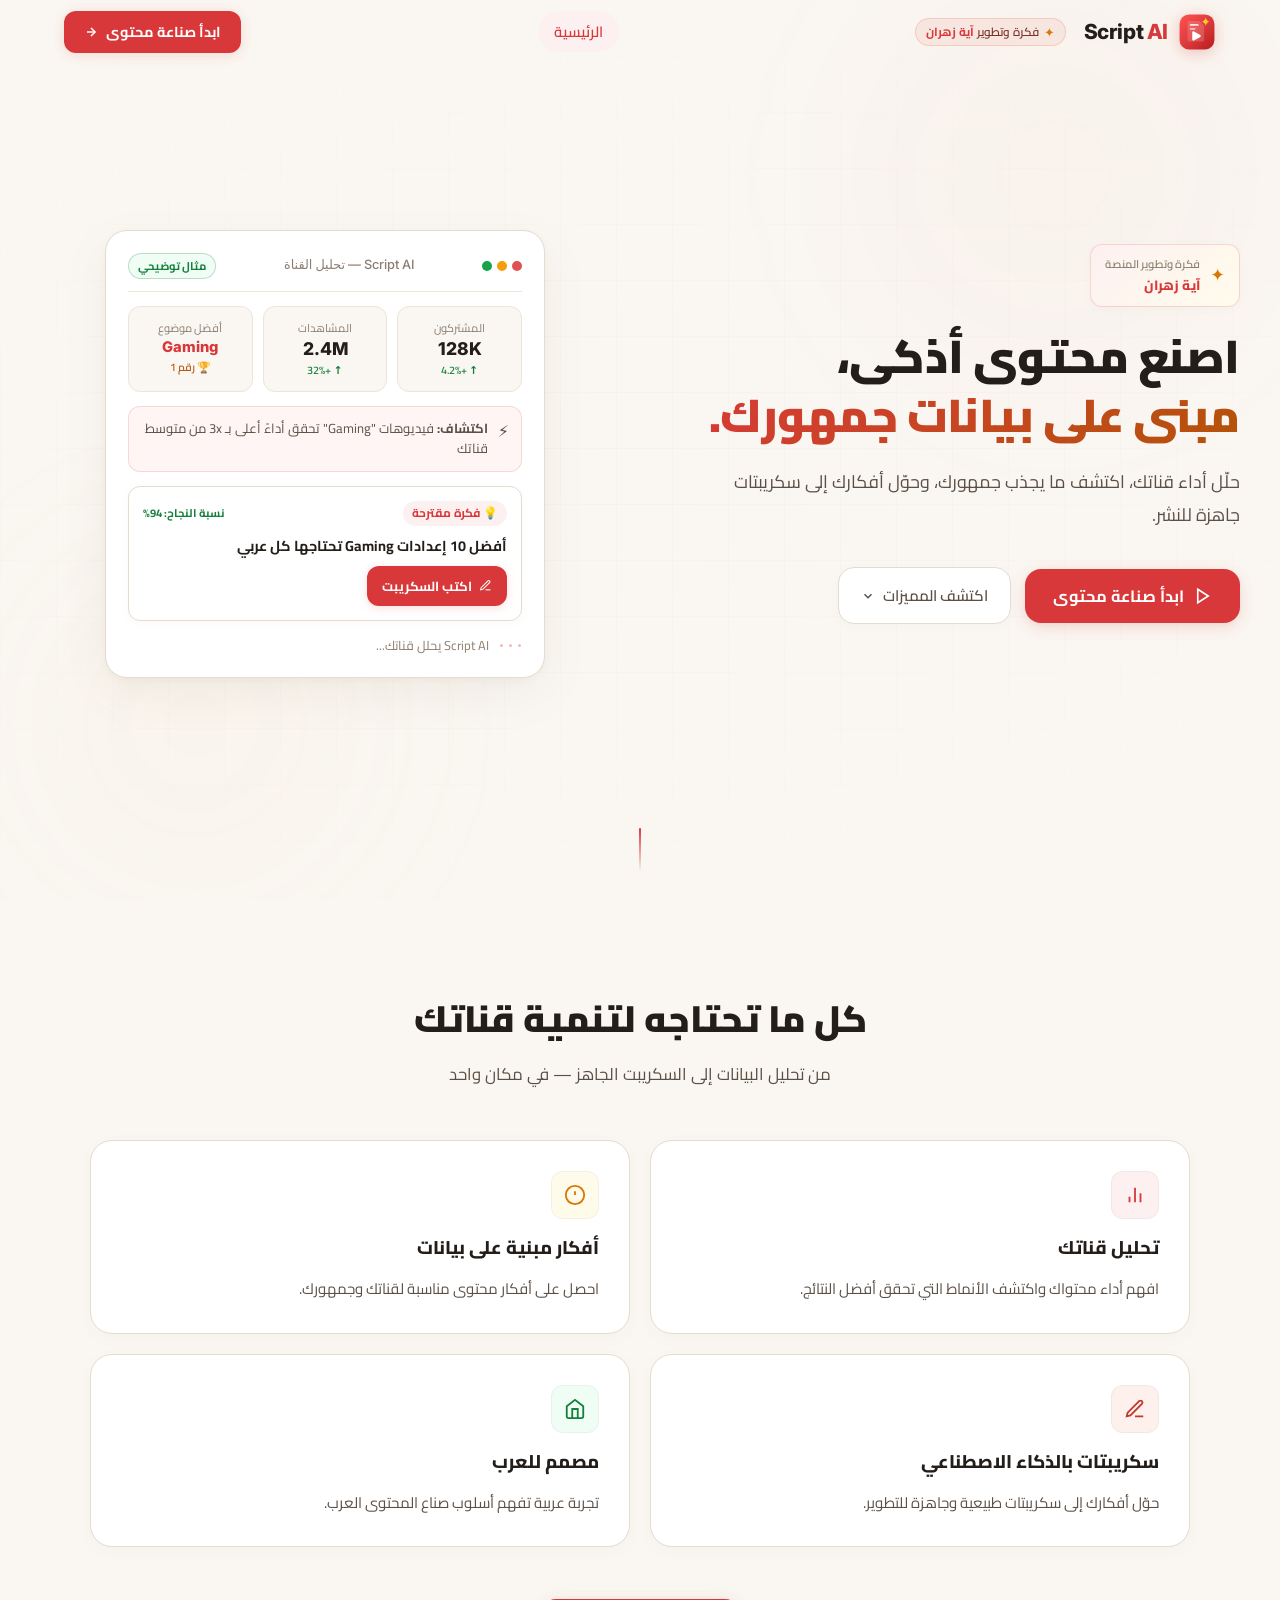
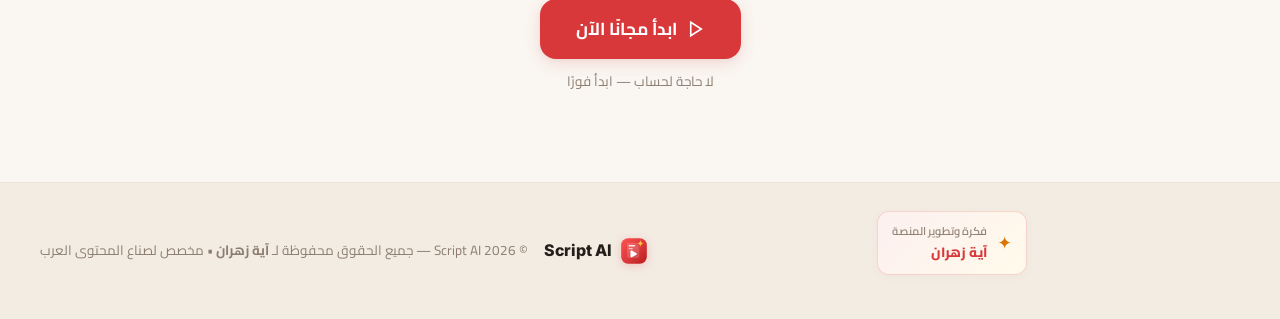
==== commit e2cb9a09: "style: unify creator card on landing page matching chat style" ====
--- a/docs/index.html
+++ b/docs/index.html
@@ -54,9 +54,9 @@
           </svg>
         </span>
         <span class="brand-name">Script <span class="brand-accent">AI</span></span>
-        <span class="brand-creator-badge" title="فكرة وتطوير آية زهران">
+        <span class="workspace-creator-badge" title="فكرة وتطوير آية زهران">
           <span class="creator-sparkle">✦</span>
-          <span>فكرة وتطوير <strong class="creator-highlight">آية زهران</strong></span>
+          <span>فكرة وتطوير <strong>آية زهران</strong></span>
         </span>
       </a>
 
@@ -96,9 +96,12 @@
 
         <!-- Left: Text Content -->
         <div class="hero-content">
-          <div class="hero-badge" role="text">
-            <span class="badge-dot"></span>
-            <span>منصة آية زهران • مخصصة لصناع المحتوى العرب</span>
+          <div class="sidebar-creator-card hero-creator-card" style="display: inline-flex; width: fit-content; margin-bottom: 20px;">
+            <div class="creator-icon">✦</div>
+            <div class="creator-info">
+              <span class="creator-role">فكرة وتطوير المنصة</span>
+              <strong class="creator-name">آية زهران</strong>
+            </div>
           </div>
 
           <h1 class="hero-title">
@@ -283,11 +286,13 @@
        ============================================================ -->
   <footer class="site-footer" role="contentinfo">
     <div class="footer-inner">
-      <!-- Creator Box -->
-      <div class="footer-creator-box">
-        <span class="creator-title-tag">فكرة وتطوير المنصة</span>
-        <span class="creator-main-name">آية زهران</span>
-        <p class="creator-quote">تم تصميم Script AI ليمنح صناع المحتوى والستريمرز العرب قوة التخطيط والسيناريوهات الإبداعية بدعم من أحدث تقنيات الذكاء الاصطناعي.</p>
+      <!-- Creator Card (Same as Chat) -->
+      <div class="sidebar-creator-card footer-card" style="margin: 0 auto 16px auto; width: fit-content;">
+        <div class="creator-icon">✦</div>
+        <div class="creator-info">
+          <span class="creator-role">فكرة وتطوير المنصة</span>
+          <strong class="creator-name">آية زهران</strong>
+        </div>
       </div>
 
       <div class="footer-brand">
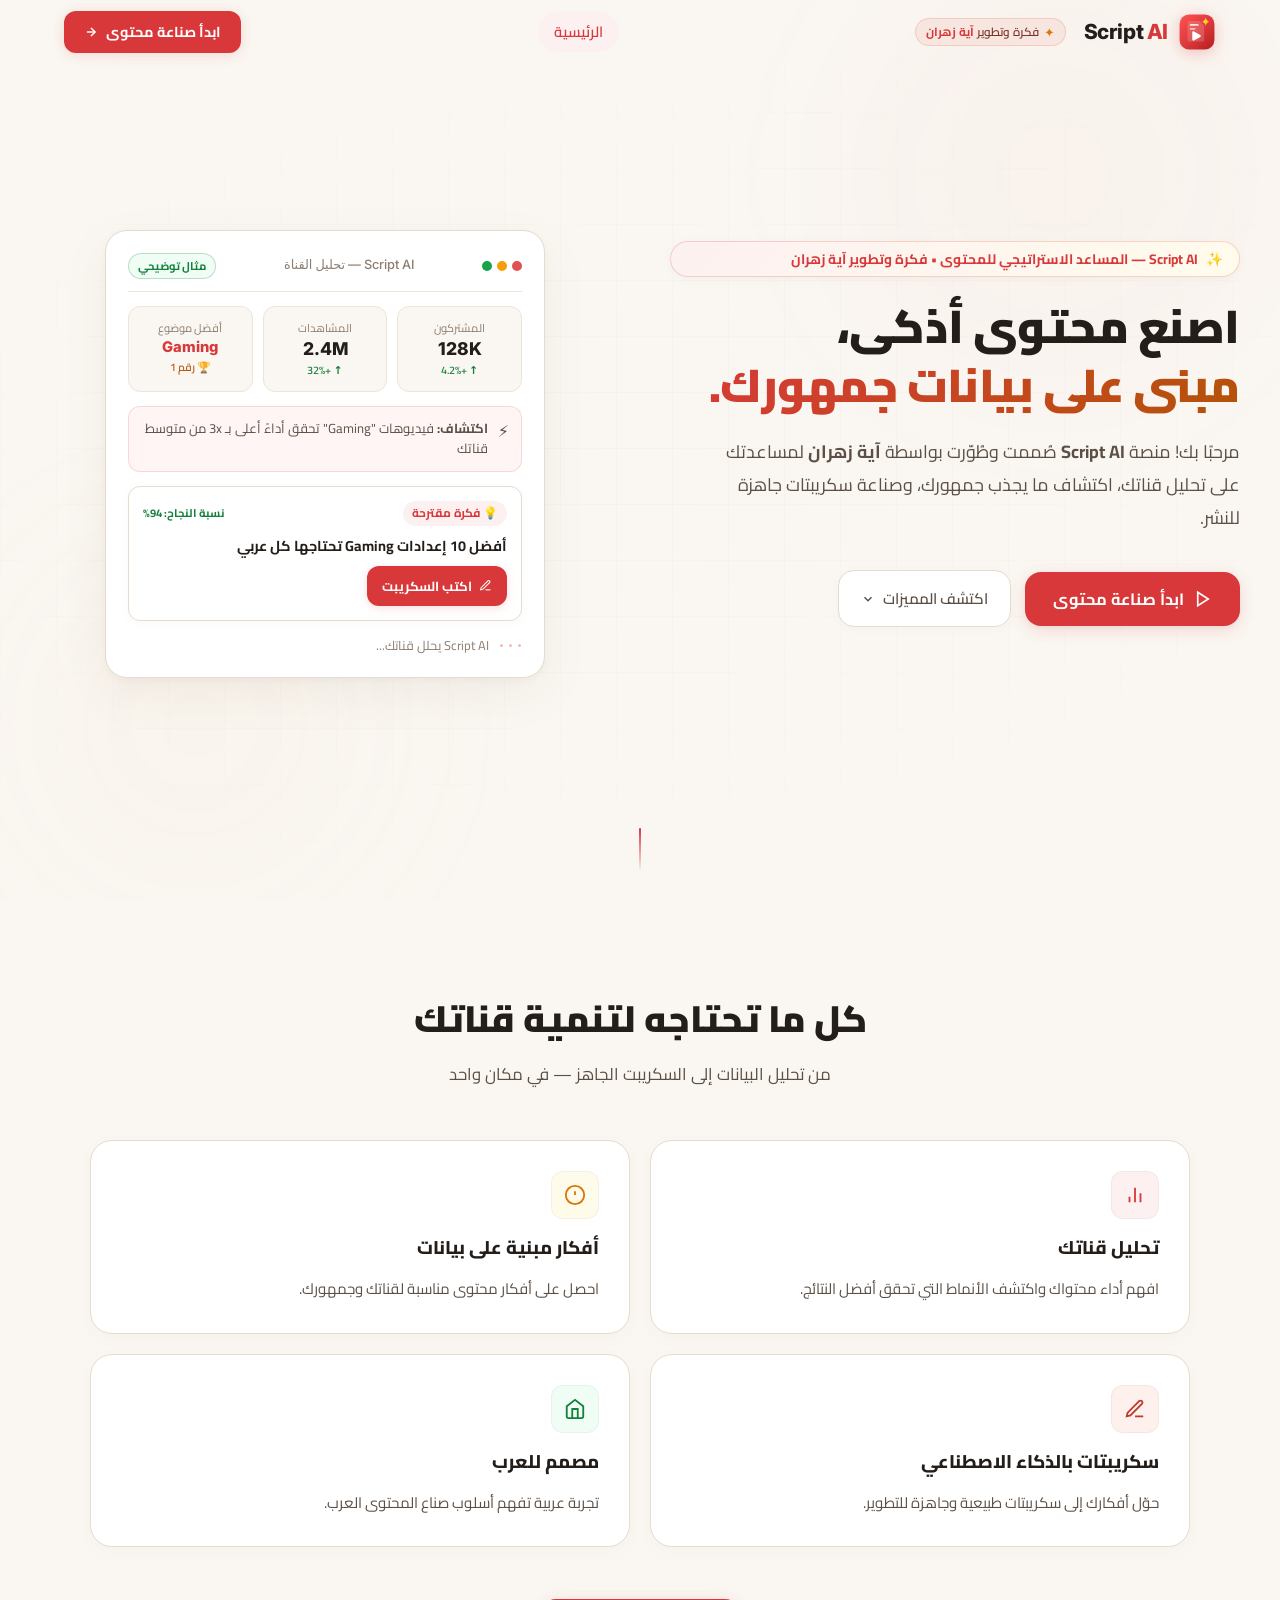
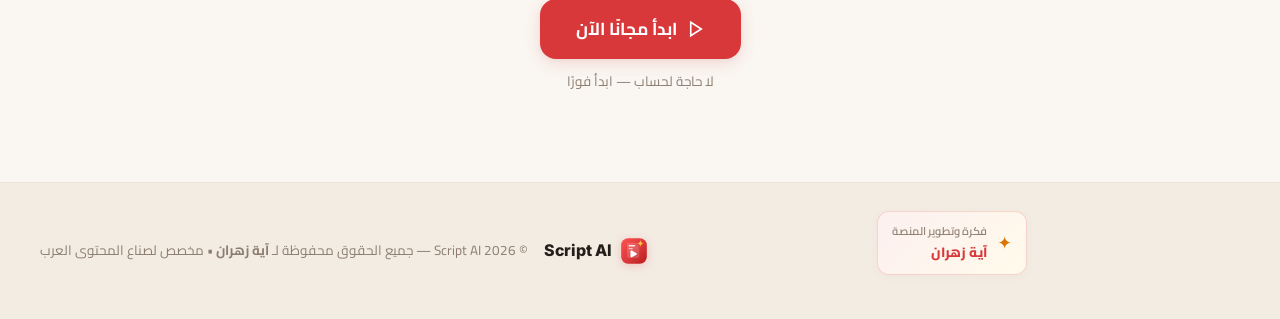
==== commit 1e674400: "feat: apply exact chat welcome badge style to hero section and bust cache v202" ====
--- a/docs/index.html
+++ b/docs/index.html
@@ -19,7 +19,7 @@
   <!-- Favicon -->
   <link rel="icon" type="image/svg+xml" href="assets/favicon.svg">
 
-  <link rel="stylesheet" href="style.css">
+  <link rel="stylesheet" href="style.css?v=202">
 </head>
 <body class="landing-body">
 
@@ -96,12 +96,9 @@
 
         <!-- Left: Text Content -->
         <div class="hero-content">
-          <div class="sidebar-creator-card hero-creator-card" style="display: inline-flex; width: fit-content; margin-bottom: 20px;">
-            <div class="creator-icon">✦</div>
-            <div class="creator-info">
-              <span class="creator-role">فكرة وتطوير المنصة</span>
-              <strong class="creator-name">آية زهران</strong>
-            </div>
+          <div class="welcome-badge" style="display: inline-flex; align-items: center; gap: 8px; margin-bottom: 20px; font-size: 0.86rem; padding: 6px 16px; border-radius: 999px;">
+            <span class="badge-sparkle">✨</span>
+            <span>Script AI — المساعد الاستراتيجي للمحتوى • فكرة وتطوير <strong>آية زهران</strong></span>
           </div>
 
           <h1 class="hero-title">
@@ -110,7 +107,7 @@
           </h1>
 
           <p class="hero-desc">
-            حلّل أداء قناتك، اكتشف ما يجذب جمهورك، وحوّل أفكارك إلى سكريبتات جاهزة للنشر.
+            مرحبًا بك! منصة <strong>Script AI</strong> صُممت وطُوّرت بواسطة <strong>آية زهران</strong> لمساعدتك على تحليل قناتك، اكتشاف ما يجذب جمهورك، وصناعة سكريبتات جاهزة للنشر.
           </p>
 
           <div class="hero-actions">
--- a/docs/style.css
+++ b/docs/style.css
@@ -3009,16 +3009,16 @@
 .welcome-badge {
   display: inline-flex;
   align-items: center;
-  gap: 6px;
-  font-size: 0.74rem;
+  gap: 8px;
+  font-size: 0.82rem;
   font-weight: 700;
   color: var(--accent);
-  background: rgba(217, 56, 58, 0.06);
-  border: 1px solid rgba(217, 56, 58, 0.14);
-  padding: 5px 13px;
+  background: linear-gradient(135deg, rgba(253, 240, 240, 0.95) 0%, rgba(255, 251, 235, 0.95) 100%);
+  border: 1px solid rgba(217, 56, 58, 0.2);
+  padding: 6px 16px;
   border-radius: var(--radius-full);
-  margin-bottom: 16px;
-  letter-spacing: 0.3px;
+  margin-bottom: 18px;
+  box-shadow: 0 2px 10px rgba(120, 95, 75, 0.05);
 }
 
 .welcome-title {
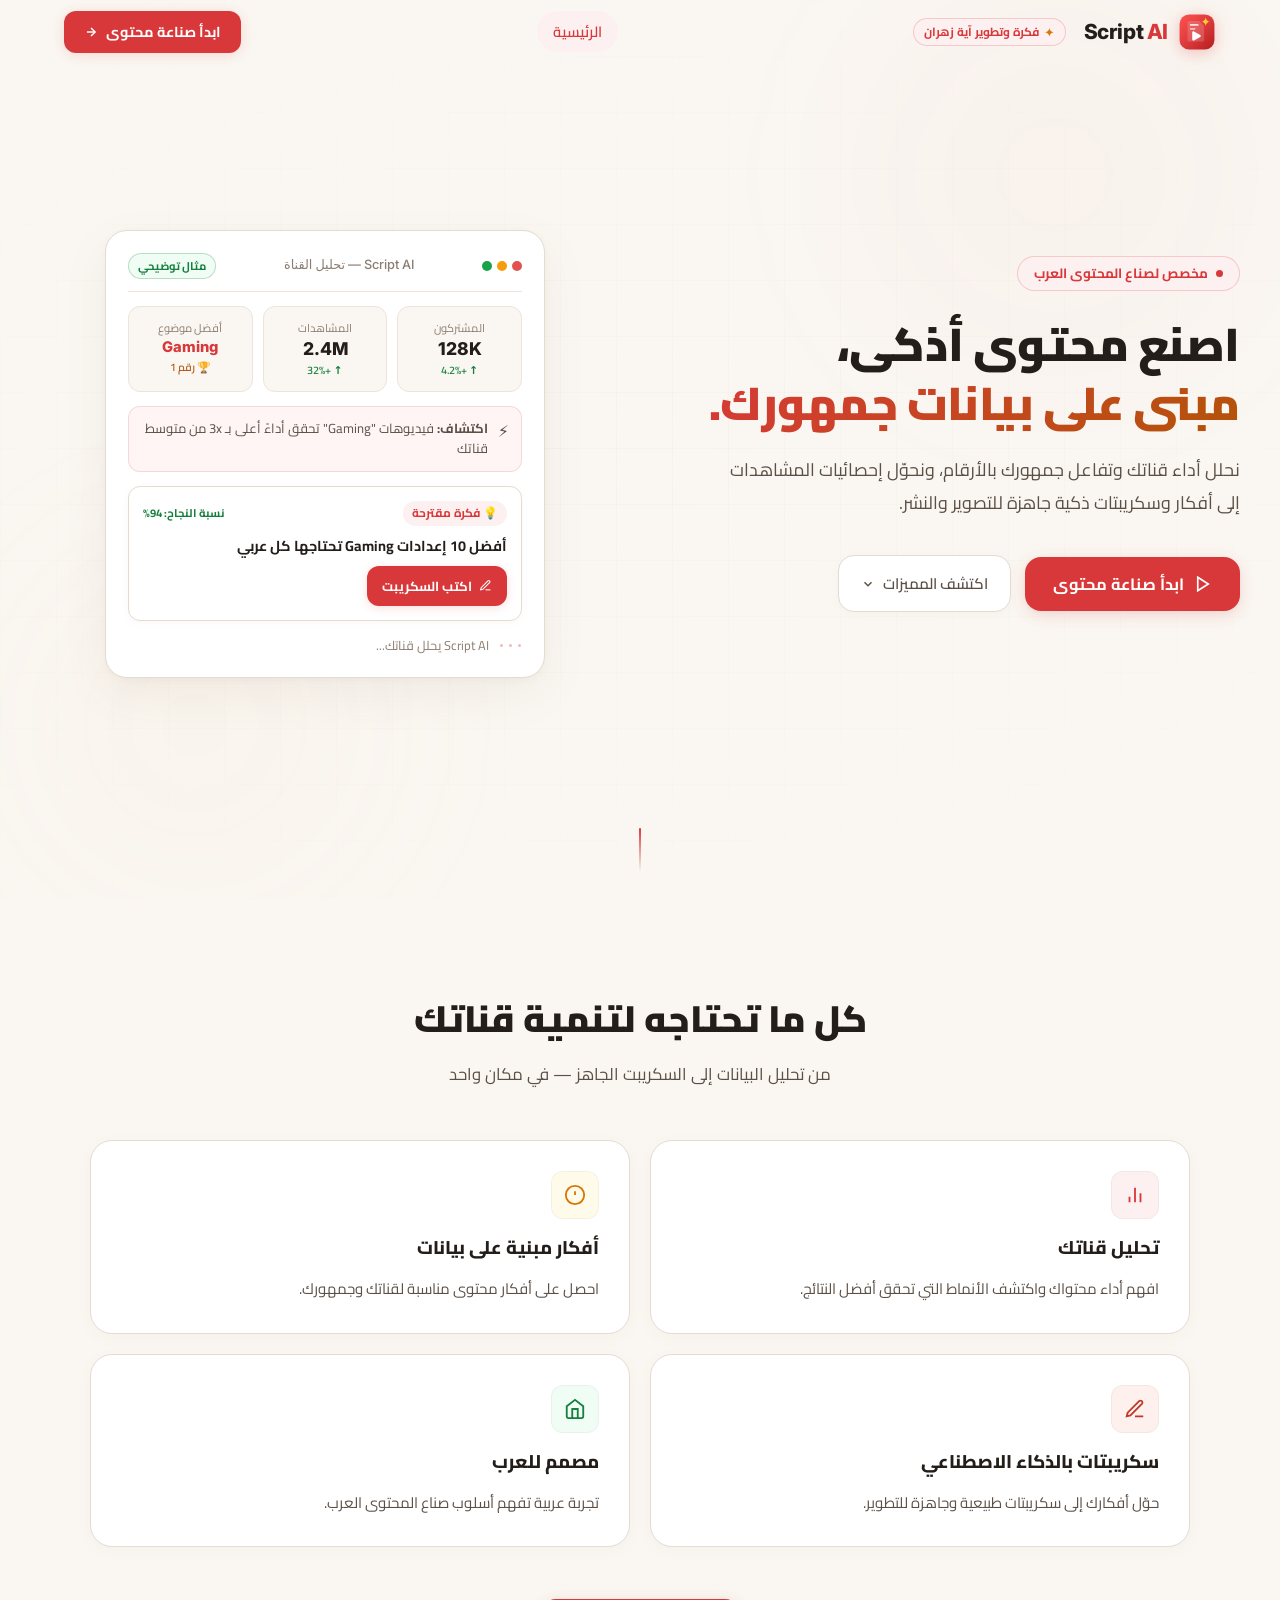
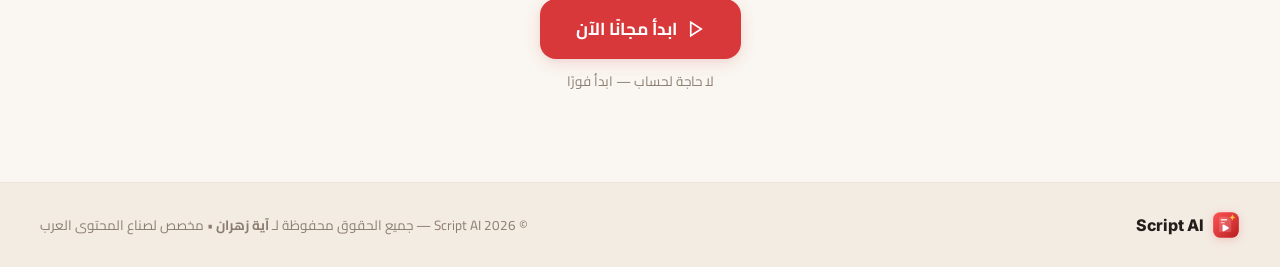
==== commit 288aaf78: "fix: restore original hero badge, original theme colors, and update hero description" ====
--- a/docs/index.html
+++ b/docs/index.html
@@ -19,7 +19,7 @@
   <!-- Favicon -->
   <link rel="icon" type="image/svg+xml" href="assets/favicon.svg">
 
-  <link rel="stylesheet" href="style.css?v=202">
+  <link rel="stylesheet" href="style.css?v=203">
 </head>
 <body class="landing-body">
 
@@ -96,9 +96,9 @@
 
         <!-- Left: Text Content -->
         <div class="hero-content">
-          <div class="welcome-badge" style="display: inline-flex; align-items: center; gap: 8px; margin-bottom: 20px; font-size: 0.86rem; padding: 6px 16px; border-radius: 999px;">
-            <span class="badge-sparkle">✨</span>
-            <span>Script AI — المساعد الاستراتيجي للمحتوى • فكرة وتطوير <strong>آية زهران</strong></span>
+          <div class="hero-badge" role="text">
+            <span class="badge-dot"></span>
+            <span>مخصص لصناع المحتوى العرب</span>
           </div>
 
           <h1 class="hero-title">
@@ -107,7 +107,7 @@
           </h1>
 
           <p class="hero-desc">
-            مرحبًا بك! منصة <strong>Script AI</strong> صُممت وطُوّرت بواسطة <strong>آية زهران</strong> لمساعدتك على تحليل قناتك، اكتشاف ما يجذب جمهورك، وصناعة سكريبتات جاهزة للنشر.
+            نحلل أداء قناتك وتفاعل جمهورك بالأرقام، ونحوّل إحصائيات المشاهدات إلى أفكار وسكريبتات ذكية جاهزة للتصوير والنشر.
           </p>
 
           <div class="hero-actions">
@@ -283,15 +283,6 @@
        ============================================================ -->
   <footer class="site-footer" role="contentinfo">
     <div class="footer-inner">
-      <!-- Creator Card (Same as Chat) -->
-      <div class="sidebar-creator-card footer-card" style="margin: 0 auto 16px auto; width: fit-content;">
-        <div class="creator-icon">✦</div>
-        <div class="creator-info">
-          <span class="creator-role">فكرة وتطوير المنصة</span>
-          <strong class="creator-name">آية زهران</strong>
-        </div>
-      </div>
-
       <div class="footer-brand">
         <span class="brand-icon small">
           <svg viewBox="0 0 48 48" width="100%" height="100%" fill="none" xmlns="http://www.w3.org/2000/svg" aria-label="Script AI Logo">
--- a/docs/style.css
+++ b/docs/style.css
@@ -221,10 +221,10 @@
   gap: 5px;
   font-family: var(--font-ar);
   font-size: 0.76rem;
-  font-weight: 600;
-  color: #7A3326;
-  background: rgba(224, 75, 53, 0.08);
-  border: 1px solid rgba(224, 75, 53, 0.18);
+  font-weight: 700;
+  color: var(--accent);
+  background: var(--accent-soft);
+  border: 1px solid rgba(217, 56, 58, 0.22);
   padding: 3px 11px;
   border-radius: 999px;
   margin-right: 8px;
@@ -243,7 +243,7 @@
 }
 
 .brand-creator-badge:hover {
-  background: rgba(224, 75, 53, 0.14);
+  background: rgba(217, 56, 58, 0.14);
   transform: translateY(-1px);
 }
 
@@ -253,10 +253,10 @@
   gap: 5px;
   font-family: var(--font-ar);
   font-size: 0.74rem;
-  font-weight: 600;
-  color: #7A3326;
-  background: rgba(224, 75, 53, 0.08);
-  border: 1px solid rgba(224, 75, 53, 0.18);
+  font-weight: 700;
+  color: var(--accent);
+  background: var(--accent-soft);
+  border: 1px solid rgba(217, 56, 58, 0.22);
   padding: 3px 10px;
   border-radius: 999px;
   margin-right: 8px;
@@ -3009,16 +3009,16 @@
 .welcome-badge {
   display: inline-flex;
   align-items: center;
-  gap: 8px;
-  font-size: 0.82rem;
+  gap: 6px;
+  font-size: 0.74rem;
   font-weight: 700;
   color: var(--accent);
-  background: linear-gradient(135deg, rgba(253, 240, 240, 0.95) 0%, rgba(255, 251, 235, 0.95) 100%);
-  border: 1px solid rgba(217, 56, 58, 0.2);
-  padding: 6px 16px;
+  background: rgba(217, 56, 58, 0.06);
+  border: 1px solid rgba(217, 56, 58, 0.14);
+  padding: 5px 13px;
   border-radius: var(--radius-full);
-  margin-bottom: 18px;
-  box-shadow: 0 2px 10px rgba(120, 95, 75, 0.05);
+  margin-bottom: 16px;
+  letter-spacing: 0.3px;
 }
 
 .welcome-title {
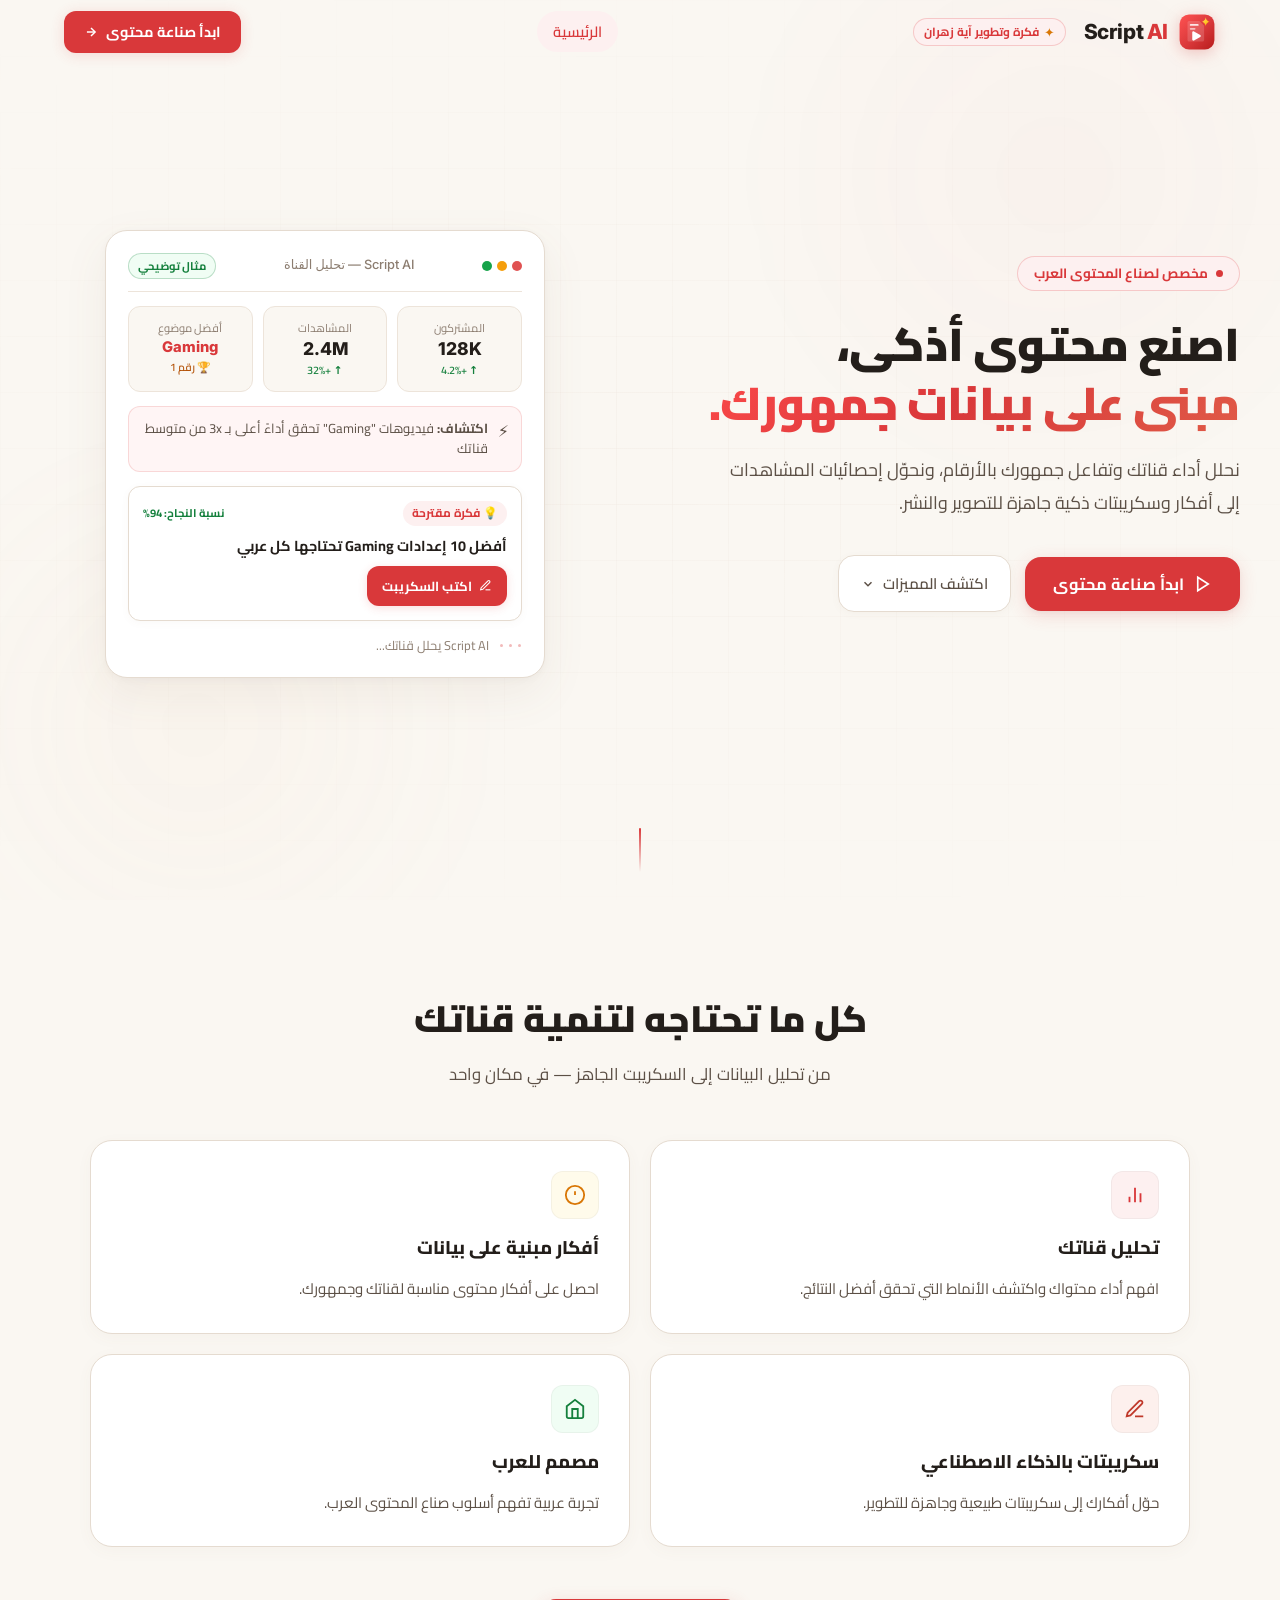
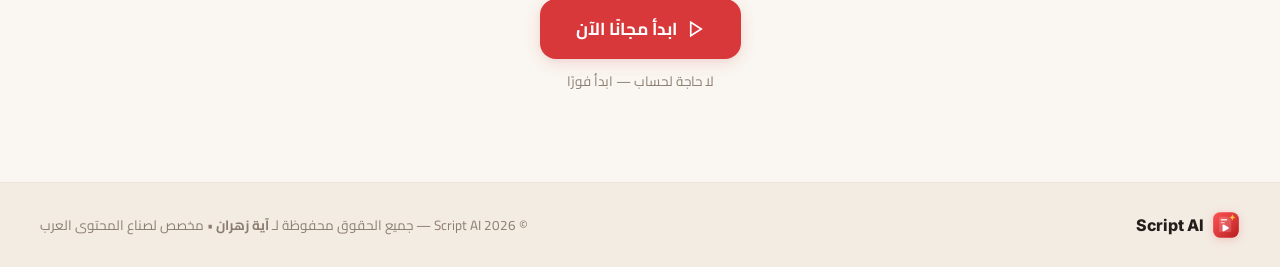
==== commit 7d103c8f: "style: brighten title gradient color removing dark amber tint and bust cache v204" ====
--- a/docs/index.html
+++ b/docs/index.html
@@ -19,7 +19,7 @@
   <!-- Favicon -->
   <link rel="icon" type="image/svg+xml" href="assets/favicon.svg">
 
-  <link rel="stylesheet" href="style.css?v=203">
+  <link rel="stylesheet" href="style.css?v=204">
 </head>
 <body class="landing-body">
 
--- a/docs/style.css
+++ b/docs/style.css
@@ -534,7 +534,8 @@
 }
 
 .title-gradient {
-  background: linear-gradient(135deg, #D9383A 0%, #B45309 100%);
+  color: var(--accent);
+  background: linear-gradient(135deg, #FF4B4B 0%, #D9383A 50%, #E05A47 100%);
   -webkit-background-clip: text;
   -webkit-text-fill-color: transparent;
   background-clip: text;
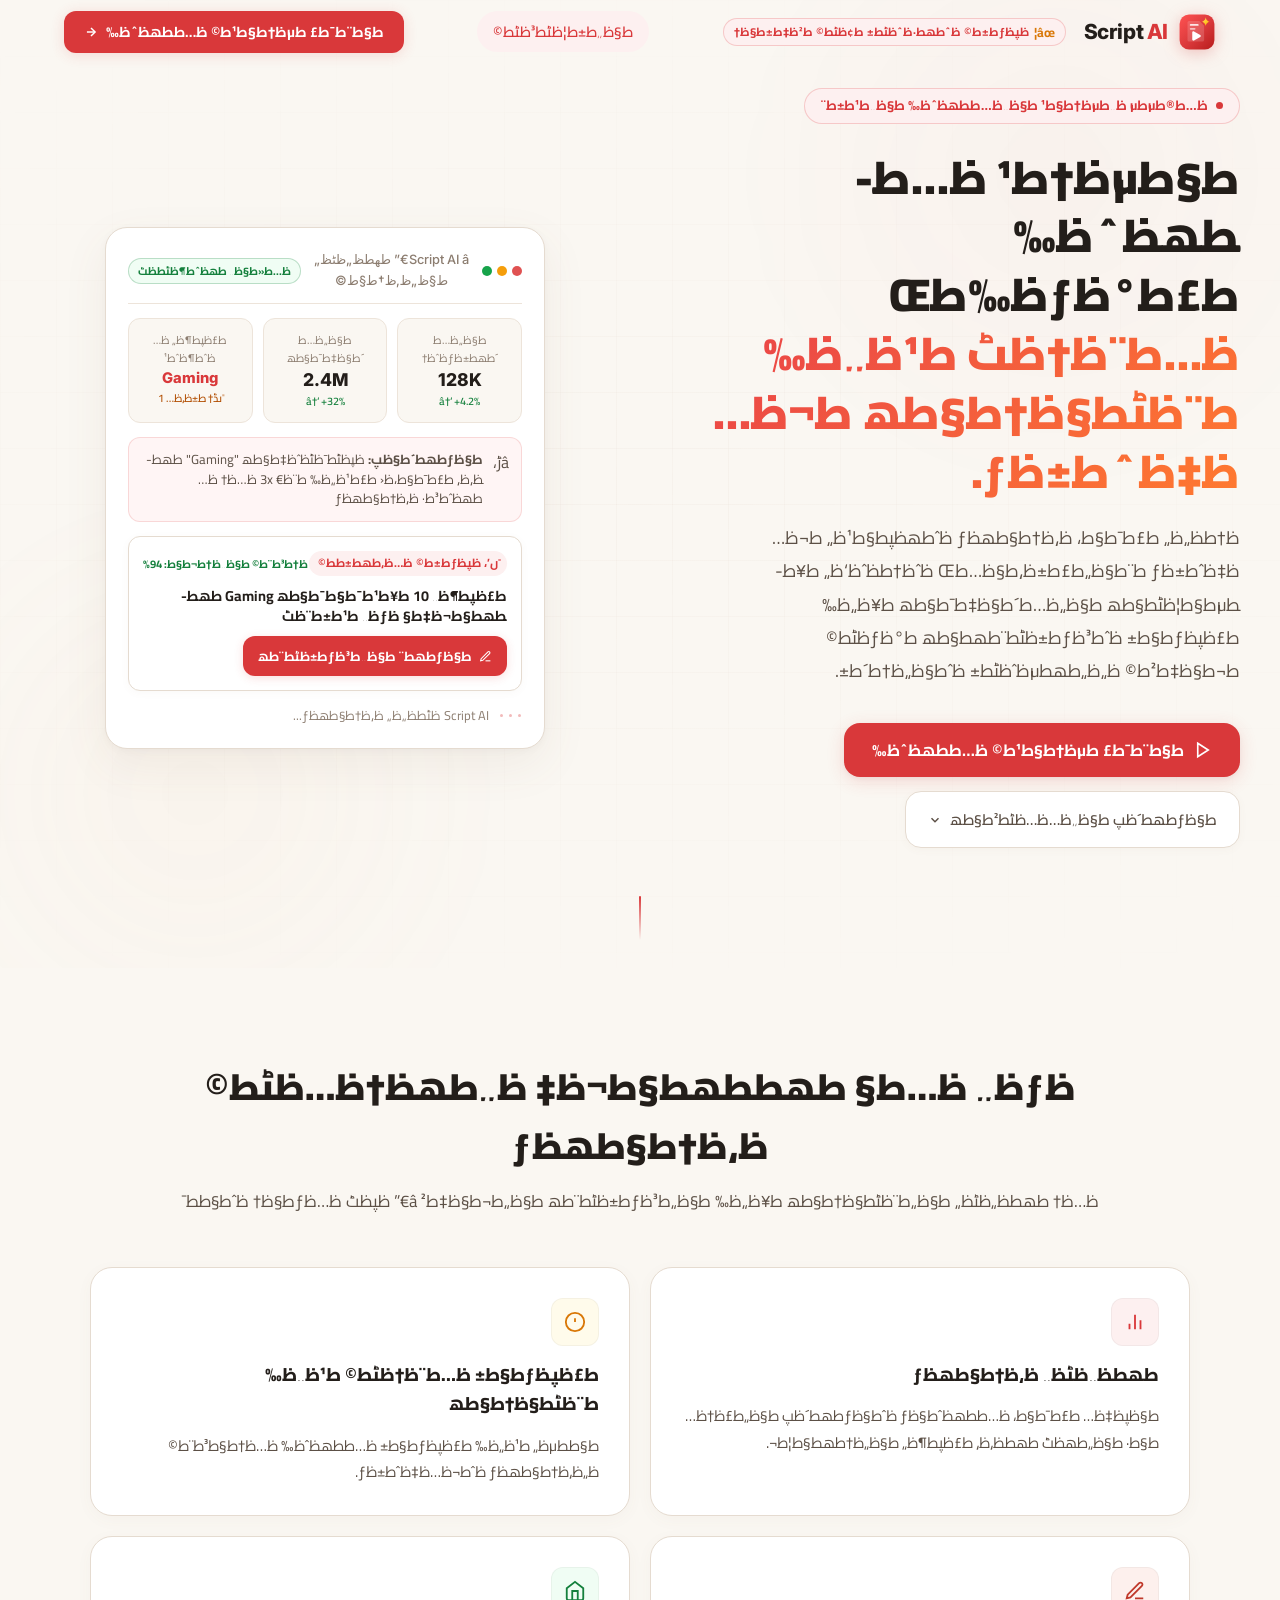
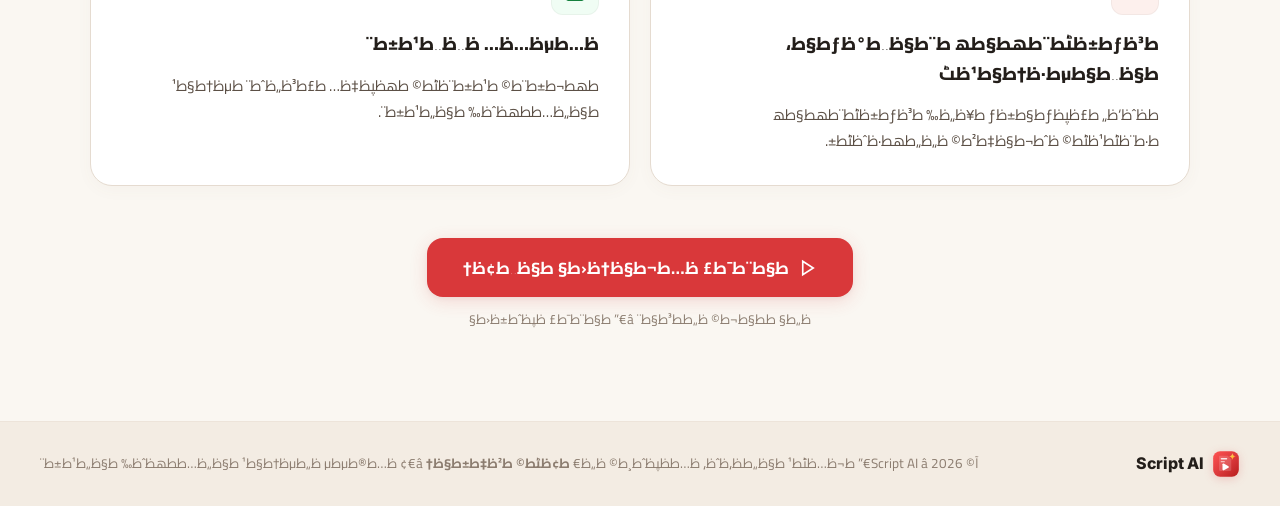
==== commit 48f56029: "fix: lighten title-gradient to red-orange for better readability" ====
--- a/docs/index.html
+++ b/docs/index.html
@@ -1,14 +1,14 @@
-<!DOCTYPE html>
+﻿<!DOCTYPE html>
 <html lang="ar" dir="rtl">
 <head>
   <meta charset="UTF-8">
   <meta name="viewport" content="width=device-width, initial-scale=1.0">
-  <title>Script AI — اصنع محتوى أذكى، مبني على بيانات جمهورك</title>
-  <meta name="description" content="Script AI يساعد صناع المحتوى العرب على تحليل أداء قناتهم، اكتشاف المواضيع الناجحة، وإنشاء سكريبتات بالذكاء الاصطناعي.">
-  <meta name="keywords" content="Script AI, سكريبت للقنوات, يوتيوبرز عرب, تحليل يوتيوب, ذكاء اصطناعي للمحتوى">
+  <title>Script AI â€” ط§طµظ†ط¹ ظ…ط­طھظˆظ‰ ط£ط°ظƒظ‰طŒ ظ…ط¨ظ†ظٹ ط¹ظ„ظ‰ ط¨ظٹط§ظ†ط§طھ ط¬ظ…ظ‡ظˆط±ظƒ</title>
+  <meta name="description" content="Script AI ظٹط³ط§ط¹ط¯ طµظ†ط§ط¹ ط§ظ„ظ…ط­طھظˆظ‰ ط§ظ„ط¹ط±ط¨ ط¹ظ„ظ‰ طھط­ظ„ظٹظ„ ط£ط¯ط§ط، ظ‚ظ†ط§طھظ‡ظ…طŒ ط§ظƒطھط´ط§ظپ ط§ظ„ظ…ظˆط§ط¶ظٹط¹ ط§ظ„ظ†ط§ط¬ط­ط©طŒ ظˆط¥ظ†ط´ط§ط، ط³ظƒط±ظٹط¨طھط§طھ ط¨ط§ظ„ط°ظƒط§ط، ط§ظ„ط§طµط·ظ†ط§ط¹ظٹ.">
+  <meta name="keywords" content="Script AI, ط³ظƒط±ظٹط¨طھ ظ„ظ„ظ‚ظ†ظˆط§طھ, ظٹظˆطھظٹظˆط¨ط±ط² ط¹ط±ط¨, طھط­ظ„ظٹظ„ ظٹظˆطھظٹظˆط¨, ط°ظƒط§ط، ط§طµط·ظ†ط§ط¹ظٹ ظ„ظ„ظ…ط­طھظˆظ‰">
   <meta name="theme-color" content="#FAF7F2">
-  <meta property="og:title" content="Script AI — اصنع محتوى أذكى">
-  <meta property="og:description" content="حلّل أداء قناتك، اكتشف ما يجذب جمهورك، وحوّل أفكارك إلى سكريبتات جاهزة للنشر.">
+  <meta property="og:title" content="Script AI â€” ط§طµظ†ط¹ ظ…ط­طھظˆظ‰ ط£ط°ظƒظ‰">
+  <meta property="og:description" content="ط­ظ„ظ‘ظ„ ط£ط¯ط§ط، ظ‚ظ†ط§طھظƒطŒ ط§ظƒطھط´ظپ ظ…ط§ ظٹط¬ط°ط¨ ط¬ظ…ظ‡ظˆط±ظƒطŒ ظˆط­ظˆظ‘ظ„ ط£ظپظƒط§ط±ظƒ ط¥ظ„ظ‰ ط³ظƒط±ظٹط¨طھط§طھ ط¬ط§ظ‡ط²ط© ظ„ظ„ظ†ط´ط±.">
   <meta property="og:type" content="website">
 
   <!-- Google Fonts -->
@@ -30,7 +30,7 @@
     <div class="nav-container">
 
       <!-- Logo -->
-      <a href="index.html" class="brand-logo" id="brand-logo" aria-label="Script AI - الصفحة الرئيسية">
+      <a href="index.html" class="brand-logo" id="brand-logo" aria-label="Script AI - ط§ظ„طµظپط­ط© ط§ظ„ط±ط¦ظٹط³ظٹط©">
         <span class="brand-icon">
           <svg viewBox="0 0 48 48" width="100%" height="100%" fill="none" xmlns="http://www.w3.org/2000/svg" aria-label="Script AI Logo">
             <defs>
@@ -54,22 +54,22 @@
           </svg>
         </span>
         <span class="brand-name">Script <span class="brand-accent">AI</span></span>
-        <span class="workspace-creator-badge" title="فكرة وتطوير آية زهران">
-          <span class="creator-sparkle">✦</span>
-          <span>فكرة وتطوير <strong>آية زهران</strong></span>
+        <span class="workspace-creator-badge" title="ظپظƒط±ط© ظˆطھط·ظˆظٹط± ط¢ظٹط© ط²ظ‡ط±ط§ظ†">
+          <span class="creator-sparkle">âœ¦</span>
+          <span>ظپظƒط±ط© ظˆطھط·ظˆظٹط± <strong>ط¢ظٹط© ط²ظ‡ط±ط§ظ†</strong></span>
         </span>
       </a>
 
       <!-- Nav -->
-      <nav aria-label="التنقل الرئيسي" class="main-nav">
+      <nav aria-label="ط§ظ„طھظ†ظ‚ظ„ ط§ظ„ط±ط¦ظٹط³ظٹ" class="main-nav">
         <ul class="nav-list">
-          <li><a href="index.html" class="nav-link active" aria-current="page">الرئيسية</a></li>
+          <li><a href="index.html" class="nav-link active" aria-current="page">ط§ظ„ط±ط¦ظٹط³ظٹط©</a></li>
         </ul>
       </nav>
 
       <!-- CTA -->
       <a href="ai.html" class="nav-cta-btn" id="header-cta-btn" onclick="trackEvent('landing_cta_clicked', {location: 'header'})">
-        <span>ابدأ صناعة محتوى</span>
+        <span>ط§ط¨ط¯ط£ طµظ†ط§ط¹ط© ظ…ط­طھظˆظ‰</span>
         <svg width="14" height="14" viewBox="0 0 24 24" fill="none" stroke="currentColor" stroke-width="2.5">
           <line x1="5" y1="12" x2="19" y2="12"/>
           <polyline points="12 5 19 12 12 19"/>
@@ -80,7 +80,7 @@
   </header>
 
   <!-- ============================================================
-       HERO SECTION — Full Screen
+       HERO SECTION â€” Full Screen
        ============================================================ -->
   <main>
     <section class="hero-section" id="hero" role="main">
@@ -98,16 +98,16 @@
         <div class="hero-content">
           <div class="hero-badge" role="text">
             <span class="badge-dot"></span>
-            <span>مخصص لصناع المحتوى العرب</span>
+            <span>ظ…ط®طµطµ ظ„طµظ†ط§ط¹ ط§ظ„ظ…ط­طھظˆظ‰ ط§ظ„ط¹ط±ط¨</span>
           </div>
 
           <h1 class="hero-title">
-            اصنع محتوى أذكى،
-            <span class="title-gradient">مبني على بيانات جمهورك.</span>
+            ط§طµظ†ط¹ ظ…ط­طھظˆظ‰ ط£ط°ظƒظ‰طŒ
+            <span class="title-gradient">ظ…ط¨ظ†ظٹ ط¹ظ„ظ‰ ط¨ظٹط§ظ†ط§طھ ط¬ظ…ظ‡ظˆط±ظƒ.</span>
           </h1>
 
           <p class="hero-desc">
-            نحلل أداء قناتك وتفاعل جمهورك بالأرقام، ونحوّل إحصائيات المشاهدات إلى أفكار وسكريبتات ذكية جاهزة للتصوير والنشر.
+            ظ†ط­ظ„ظ„ ط£ط¯ط§ط، ظ‚ظ†ط§طھظƒ ظˆطھظپط§ط¹ظ„ ط¬ظ…ظ‡ظˆط±ظƒ ط¨ط§ظ„ط£ط±ظ‚ط§ظ…طŒ ظˆظ†ط­ظˆظ‘ظ„ ط¥ط­طµط§ط¦ظٹط§طھ ط§ظ„ظ…ط´ط§ظ‡ط¯ط§طھ ط¥ظ„ظ‰ ط£ظپظƒط§ط± ظˆط³ظƒط±ظٹط¨طھط§طھ ط°ظƒظٹط© ط¬ط§ظ‡ط²ط© ظ„ظ„طھطµظˆظٹط± ظˆط§ظ„ظ†ط´ط±.
           </p>
 
           <div class="hero-actions">
@@ -115,10 +115,10 @@
               <svg width="18" height="18" viewBox="0 0 24 24" fill="none" stroke="currentColor" stroke-width="2.2">
                 <polygon points="5 3 19 12 5 21 5 3"/>
               </svg>
-              <span>ابدأ صناعة محتوى</span>
+              <span>ط§ط¨ط¯ط£ طµظ†ط§ط¹ط© ظ…ط­طھظˆظ‰</span>
             </a>
             <button class="cta-secondary" id="hero-learn-more" onclick="document.getElementById('features').scrollIntoView({behavior:'smooth'})">
-              <span>اكتشف المميزات</span>
+              <span>ط§ظƒطھط´ظپ ط§ظ„ظ…ظ…ظٹط²ط§طھ</span>
               <svg width="14" height="14" viewBox="0 0 24 24" fill="none" stroke="currentColor" stroke-width="2.5">
                 <polyline points="6 9 12 15 18 9"/>
               </svg>
@@ -129,7 +129,7 @@
         </div>
 
         <!-- Right: Visual / Product Preview -->
-        <div class="hero-visual" aria-label="معاينة واجهة Script AI">
+        <div class="hero-visual" aria-label="ظ…ط¹ط§ظٹظ†ط© ظˆط§ط¬ظ‡ط© Script AI">
           <div class="product-preview">
 
             <!-- Preview Header -->
@@ -137,49 +137,49 @@
               <div class="preview-dots" aria-hidden="true">
                 <span></span><span></span><span></span>
               </div>
-              <span class="preview-title">Script AI — تحليل القناة</span>
-              <div class="preview-badge live">مثال توضيحي</div>
+              <span class="preview-title">Script AI â€” طھط­ظ„ظٹظ„ ط§ظ„ظ‚ظ†ط§ط©</span>
+              <div class="preview-badge live">ظ…ط«ط§ظ„ طھظˆط¶ظٹط­ظٹ</div>
             </div>
 
             <!-- Channel Stats -->
             <div class="preview-stats-row">
               <div class="preview-stat-card">
-                <div class="stat-label">المشتركون</div>
+                <div class="stat-label">ط§ظ„ظ…ط´طھط±ظƒظˆظ†</div>
                 <div class="stat-value">128K</div>
-                <div class="stat-change positive">↑ +4.2%</div>
+                <div class="stat-change positive">â†‘ +4.2%</div>
               </div>
               <div class="preview-stat-card">
-                <div class="stat-label">المشاهدات</div>
+                <div class="stat-label">ط§ظ„ظ…ط´ط§ظ‡ط¯ط§طھ</div>
                 <div class="stat-value">2.4M</div>
-                <div class="stat-change positive">↑ +32%</div>
+                <div class="stat-change positive">â†‘ +32%</div>
               </div>
               <div class="preview-stat-card">
-                <div class="stat-label">أفضل موضوع</div>
+                <div class="stat-label">ط£ظپط¶ظ„ ظ…ظˆط¶ظˆط¹</div>
                 <div class="stat-value topic">Gaming</div>
-                <div class="stat-change neutral">🏆 رقم 1</div>
+                <div class="stat-change neutral">ًںڈ† ط±ظ‚ظ… 1</div>
               </div>
             </div>
 
             <!-- Insight Banner -->
             <div class="preview-insight">
-              <div class="insight-icon" aria-hidden="true">⚡</div>
+              <div class="insight-icon" aria-hidden="true">âڑ،</div>
               <div class="insight-text">
-                <strong>اكتشاف:</strong> فيديوهات "Gaming" تحقق أداءً أعلى بـ 3x من متوسط قناتك
+                <strong>ط§ظƒطھط´ط§ظپ:</strong> ظپظٹط¯ظٹظˆظ‡ط§طھ "Gaming" طھط­ظ‚ظ‚ ط£ط¯ط§ط،ظ‹ ط£ط¹ظ„ظ‰ ط¨ظ€ 3x ظ…ظ† ظ…طھظˆط³ط· ظ‚ظ†ط§طھظƒ
               </div>
             </div>
 
             <!-- Idea Card -->
             <div class="preview-idea-card">
               <div class="idea-header">
-                <span class="idea-tag">💡 فكرة مقترحة</span>
-                <span class="idea-score">نسبة النجاح: 94%</span>
-              </div>
-              <div class="idea-title">أفضل 10 إعدادات Gaming تحتاجها كل عربي</div>
-              <button class="idea-script-btn" aria-label="اكتب السكريبت لهذه الفكرة">
+                <span class="idea-tag">ًں’، ظپظƒط±ط© ظ…ظ‚طھط±ط­ط©</span>
+                <span class="idea-score">ظ†ط³ط¨ط© ط§ظ„ظ†ط¬ط§ط­: 94%</span>
+              </div>
+              <div class="idea-title">ط£ظپط¶ظ„ 10 ط¥ط¹ط¯ط§ط¯ط§طھ Gaming طھط­طھط§ط¬ظ‡ط§ ظƒظ„ ط¹ط±ط¨ظٹ</div>
+              <button class="idea-script-btn" aria-label="ط§ظƒطھط¨ ط§ظ„ط³ظƒط±ظٹط¨طھ ظ„ظ‡ط°ظ‡ ط§ظ„ظپظƒط±ط©">
                 <svg width="13" height="13" viewBox="0 0 24 24" fill="none" stroke="currentColor" stroke-width="2">
                   <path d="M12 20h9"/><path d="M16.5 3.5a2.121 2.121 0 013 3L7 19l-4 1 1-4L16.5 3.5z"/>
                 </svg>
-                اكتب السكريبت
+                ط§ظƒطھط¨ ط§ظ„ط³ظƒط±ظٹط¨طھ
               </button>
             </div>
 
@@ -188,7 +188,7 @@
               <div class="processing-dots" aria-hidden="true">
                 <span></span><span></span><span></span>
               </div>
-              <span>Script AI يحلل قناتك...</span>
+              <span>Script AI ظٹط­ظ„ظ„ ظ‚ظ†ط§طھظƒ...</span>
             </div>
 
           </div>
@@ -207,12 +207,12 @@
     <!-- ============================================================
          FEATURES SECTION
          ============================================================ -->
-    <section class="features-section" id="features" aria-label="مميزات Script AI">
+    <section class="features-section" id="features" aria-label="ظ…ظ…ظٹط²ط§طھ Script AI">
       <div class="features-container">
 
         <div class="features-header">
-          <h2 class="features-title">كل ما تحتاجه لتنمية قناتك</h2>
-          <p class="features-subtitle">من تحليل البيانات إلى السكريبت الجاهز — في مكان واحد</p>
+          <h2 class="features-title">ظƒظ„ ظ…ط§ طھط­طھط§ط¬ظ‡ ظ„طھظ†ظ…ظٹط© ظ‚ظ†ط§طھظƒ</h2>
+          <p class="features-subtitle">ظ…ظ† طھط­ظ„ظٹظ„ ط§ظ„ط¨ظٹط§ظ†ط§طھ ط¥ظ„ظ‰ ط§ظ„ط³ظƒط±ظٹط¨طھ ط§ظ„ط¬ط§ظ‡ط² â€” ظپظٹ ظ…ظƒط§ظ† ظˆط§ط­ط¯</p>
         </div>
 
         <div class="features-grid">
@@ -224,8 +224,8 @@
                 <line x1="6" y1="20" x2="6" y2="14"/>
               </svg>
             </div>
-            <h3 class="feature-name">تحليل قناتك</h3>
-            <p class="feature-desc">افهم أداء محتواك واكتشف الأنماط التي تحقق أفضل النتائج.</p>
+            <h3 class="feature-name">طھط­ظ„ظٹظ„ ظ‚ظ†ط§طھظƒ</h3>
+            <p class="feature-desc">ط§ظپظ‡ظ… ط£ط¯ط§ط، ظ…ط­طھظˆط§ظƒ ظˆط§ظƒطھط´ظپ ط§ظ„ط£ظ†ظ…ط§ط· ط§ظ„طھظٹ طھط­ظ‚ظ‚ ط£ظپط¶ظ„ ط§ظ„ظ†طھط§ط¦ط¬.</p>
           </div>
 
           <div class="feature-card" id="feature-ideas">
@@ -235,8 +235,8 @@
                 <line x1="12" y1="16" x2="12.01" y2="16"/>
               </svg>
             </div>
-            <h3 class="feature-name">أفكار مبنية على بيانات</h3>
-            <p class="feature-desc">احصل على أفكار محتوى مناسبة لقناتك وجمهورك.</p>
+            <h3 class="feature-name">ط£ظپظƒط§ط± ظ…ط¨ظ†ظٹط© ط¹ظ„ظ‰ ط¨ظٹط§ظ†ط§طھ</h3>
+            <p class="feature-desc">ط§ط­طµظ„ ط¹ظ„ظ‰ ط£ظپظƒط§ط± ظ…ط­طھظˆظ‰ ظ…ظ†ط§ط³ط¨ط© ظ„ظ‚ظ†ط§طھظƒ ظˆط¬ظ…ظ‡ظˆط±ظƒ.</p>
           </div>
 
           <div class="feature-card" id="feature-scripts">
@@ -245,8 +245,8 @@
                 <path d="M12 20h9"/><path d="M16.5 3.5a2.121 2.121 0 013 3L7 19l-4 1 1-4L16.5 3.5z"/>
               </svg>
             </div>
-            <h3 class="feature-name">سكريبتات بالذكاء الاصطناعي</h3>
-            <p class="feature-desc">حوّل أفكارك إلى سكريبتات طبيعية وجاهزة للتطوير.</p>
+            <h3 class="feature-name">ط³ظƒط±ظٹط¨طھط§طھ ط¨ط§ظ„ط°ظƒط§ط، ط§ظ„ط§طµط·ظ†ط§ط¹ظٹ</h3>
+            <p class="feature-desc">ط­ظˆظ‘ظ„ ط£ظپظƒط§ط±ظƒ ط¥ظ„ظ‰ ط³ظƒط±ظٹط¨طھط§طھ ط·ط¨ظٹط¹ظٹط© ظˆط¬ط§ظ‡ط²ط© ظ„ظ„طھط·ظˆظٹط±.</p>
           </div>
 
           <div class="feature-card" id="feature-arabic">
@@ -256,8 +256,8 @@
                 <polyline points="9 22 9 12 15 12 15 22"/>
               </svg>
             </div>
-            <h3 class="feature-name">مصمم للعرب</h3>
-            <p class="feature-desc">تجربة عربية تفهم أسلوب صناع المحتوى العرب.</p>
+            <h3 class="feature-name">ظ…طµظ…ظ… ظ„ظ„ط¹ط±ط¨</h3>
+            <p class="feature-desc">طھط¬ط±ط¨ط© ط¹ط±ط¨ظٹط© طھظپظ‡ظ… ط£ط³ظ„ظˆط¨ طµظ†ط§ط¹ ط§ظ„ظ…ط­طھظˆظ‰ ط§ظ„ط¹ط±ط¨.</p>
           </div>
 
         </div>
@@ -268,9 +268,9 @@
             <svg width="18" height="18" viewBox="0 0 24 24" fill="none" stroke="currentColor" stroke-width="2.2">
               <polygon points="5 3 19 12 5 21 5 3"/>
             </svg>
-            ابدأ مجانًا الآن
+            ط§ط¨ط¯ط£ ظ…ط¬ط§ظ†ظ‹ط§ ط§ظ„ط¢ظ†
           </a>
-          <p class="cta-note">لا حاجة لحساب — ابدأ فورًا</p>
+          <p class="cta-note">ظ„ط§ ط­ط§ط¬ط© ظ„ط­ط³ط§ط¨ â€” ط§ط¨ط¯ط£ ظپظˆط±ظ‹ط§</p>
         </div>
 
       </div>
@@ -307,7 +307,7 @@
         </span>
         <span class="footer-brand-name">Script AI</span>
       </div>
-      <p class="footer-copy">© 2026 Script AI — جميع الحقوق محفوظة لـ <strong>آية زهران</strong> • مخصص لصناع المحتوى العرب</p>
+      <p class="footer-copy">آ© 2026 Script AI â€” ط¬ظ…ظٹط¹ ط§ظ„ط­ظ‚ظˆظ‚ ظ…ط­ظپظˆط¸ط© ظ„ظ€ <strong>ط¢ظٹط© ط²ظ‡ط±ط§ظ†</strong> â€¢ ظ…ط®طµطµ ظ„طµظ†ط§ط¹ ط§ظ„ظ…ط­طھظˆظ‰ ط§ظ„ط¹ط±ط¨</p>
     </div>
   </footer>
 
@@ -333,3 +333,4 @@
   </script>
 </body>
 </html>
+
--- a/docs/style.css
+++ b/docs/style.css
@@ -534,8 +534,7 @@
 }
 
 .title-gradient {
-  color: var(--accent);
-  background: linear-gradient(135deg, #FF4B4B 0%, #D9383A 50%, #E05A47 100%);
+  background: linear-gradient(135deg, #E8404A 0%, #FF7A30 100%);
   -webkit-background-clip: text;
   -webkit-text-fill-color: transparent;
   background-clip: text;
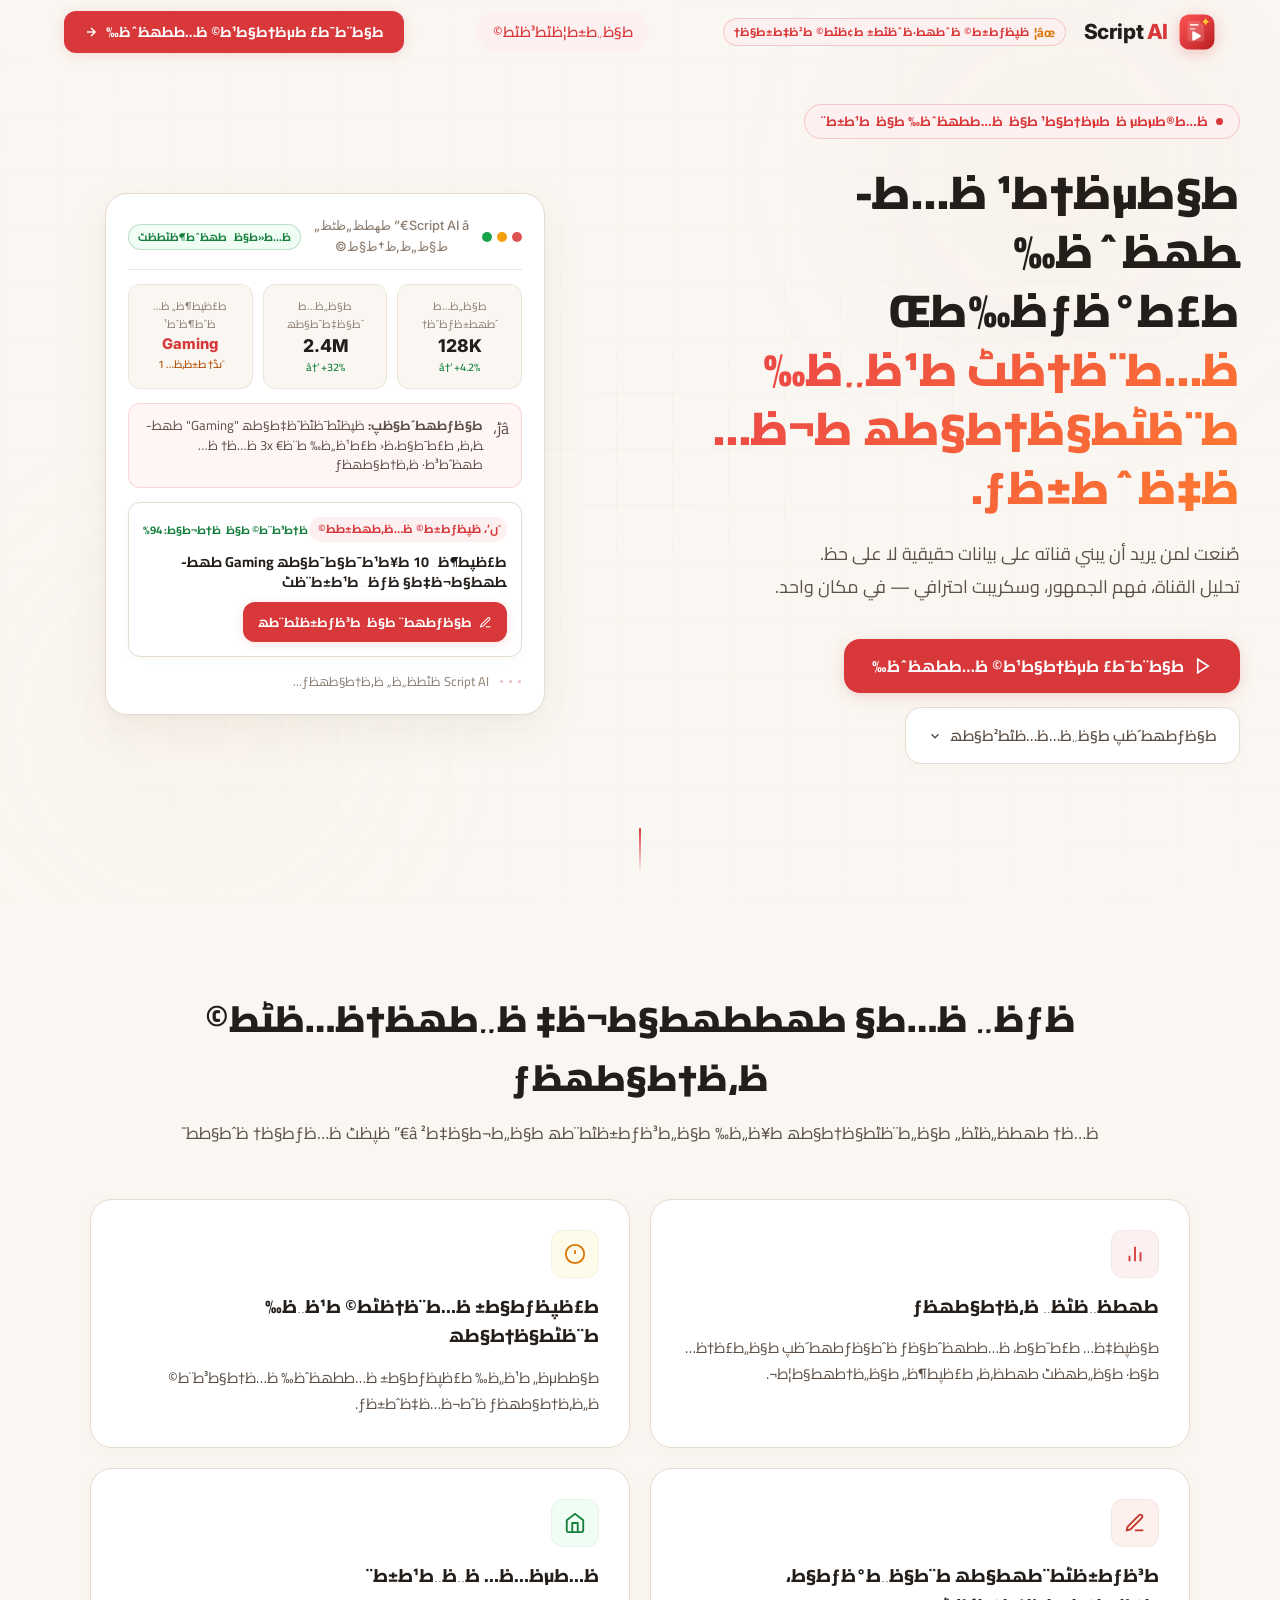
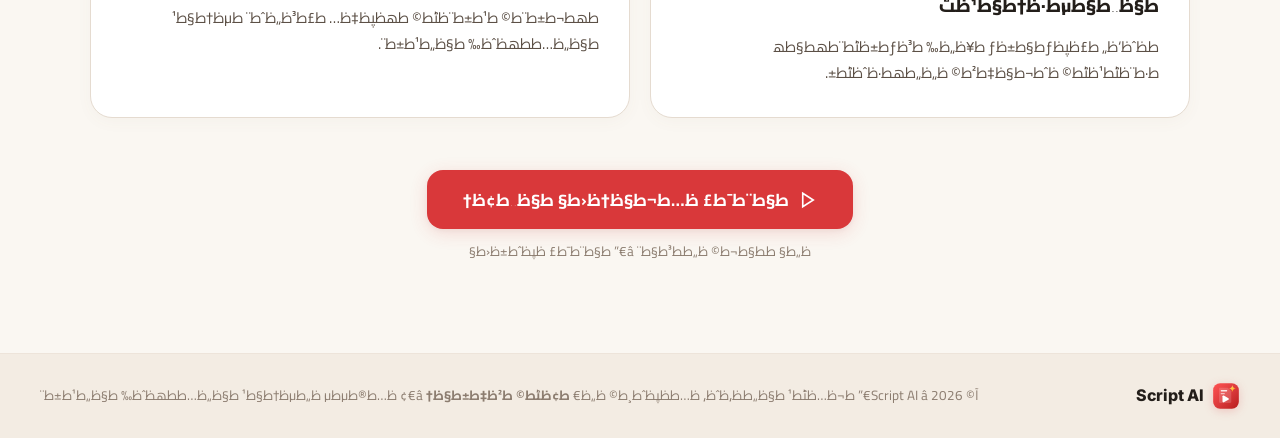
==== commit d45833f8: "update: hero description to professional two-line text" ====
--- a/docs/index.html
+++ b/docs/index.html
@@ -19,7 +19,7 @@
   <!-- Favicon -->
   <link rel="icon" type="image/svg+xml" href="assets/favicon.svg">
 
-  <link rel="stylesheet" href="style.css?v=204">
+  <link rel="stylesheet" href="style.css?v=205">
 </head>
 <body class="landing-body">
 
@@ -107,7 +107,8 @@
           </h1>
 
           <p class="hero-desc">
-            ظ†ط­ظ„ظ„ ط£ط¯ط§ط، ظ‚ظ†ط§طھظƒ ظˆطھظپط§ط¹ظ„ ط¬ظ…ظ‡ظˆط±ظƒ ط¨ط§ظ„ط£ط±ظ‚ط§ظ…طŒ ظˆظ†ط­ظˆظ‘ظ„ ط¥ط­طµط§ط¦ظٹط§طھ ط§ظ„ظ…ط´ط§ظ‡ط¯ط§طھ ط¥ظ„ظ‰ ط£ظپظƒط§ط± ظˆط³ظƒط±ظٹط¨طھط§طھ ط°ظƒظٹط© ط¬ط§ظ‡ط²ط© ظ„ظ„طھطµظˆظٹط± ظˆط§ظ„ظ†ط´ط±.
+            صُنعت لمن يريد أن يبني قناته على بيانات حقيقية لا على حظ.<br>
+            تحليل القناة، فهم الجمهور، وسكريبت احترافي — في مكان واحد.
           </p>
 
           <div class="hero-actions">
@@ -334,3 +335,4 @@
 </body>
 </html>
 
+
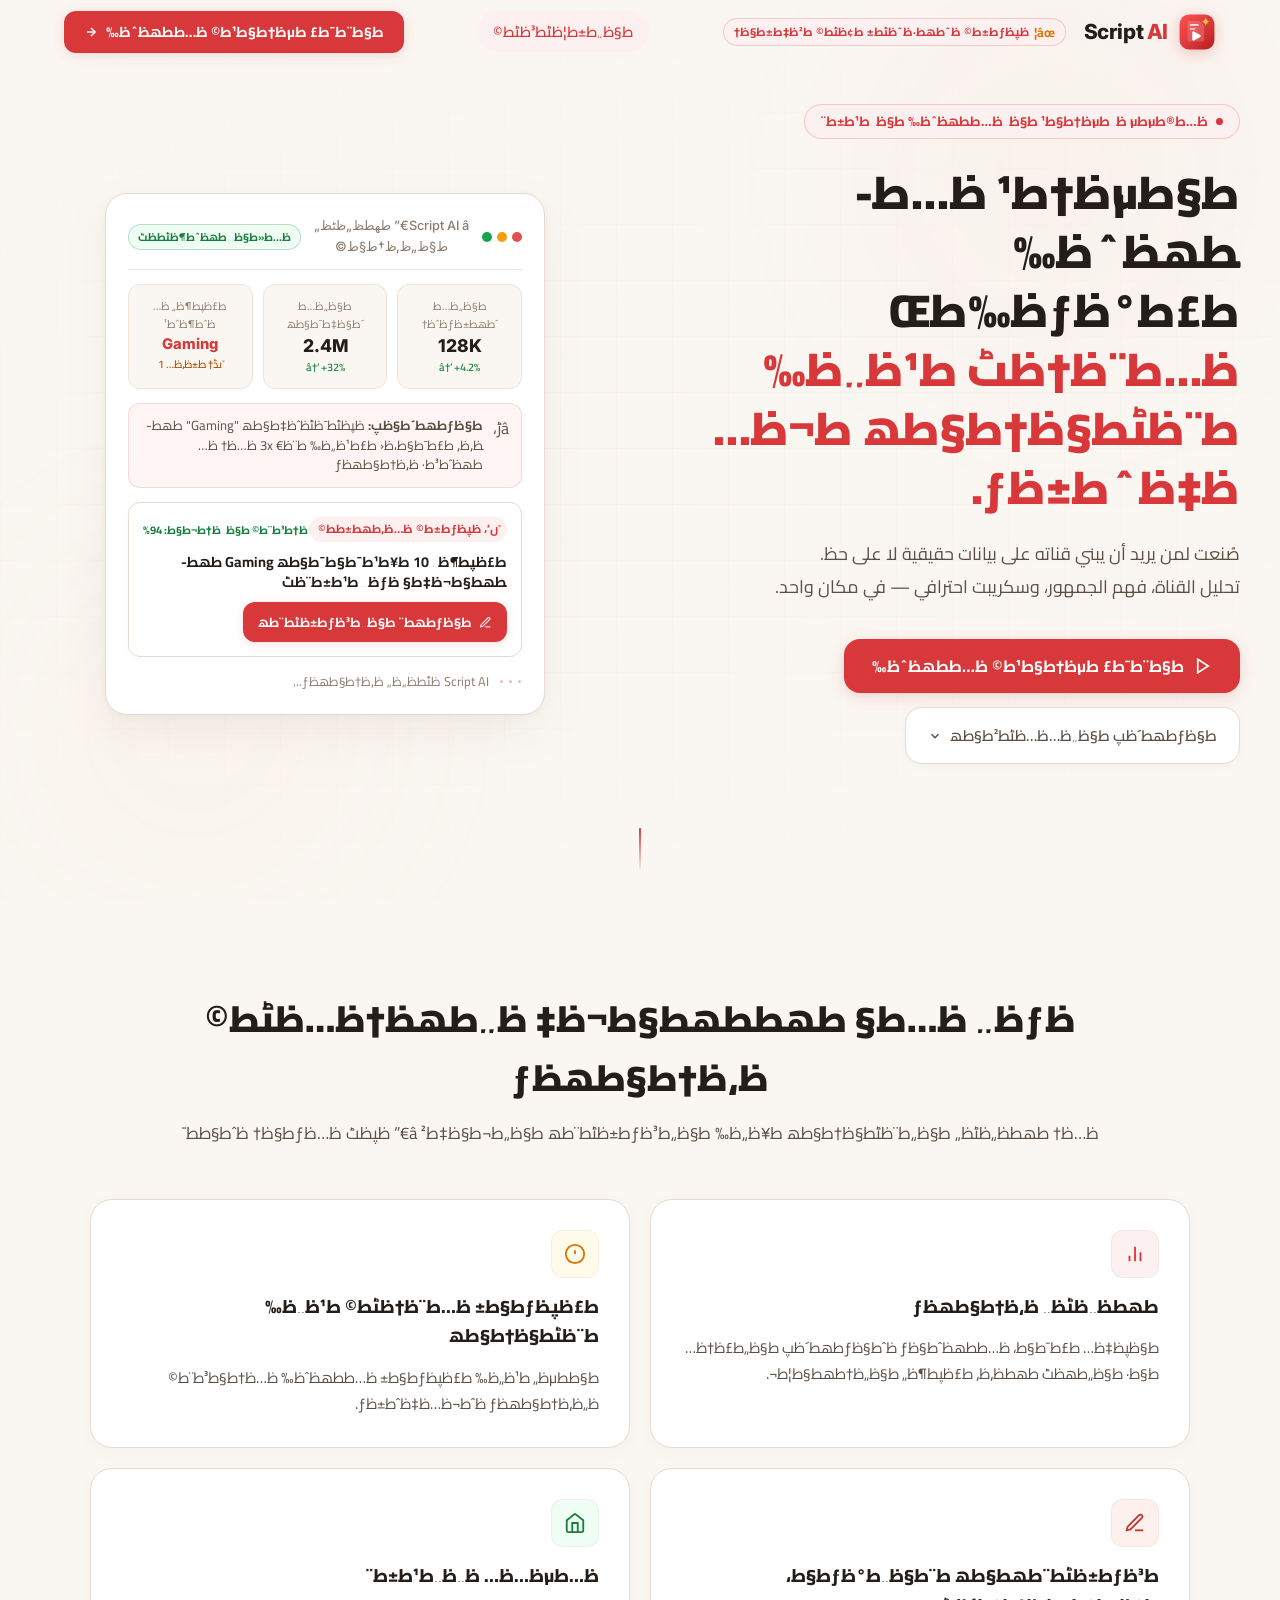
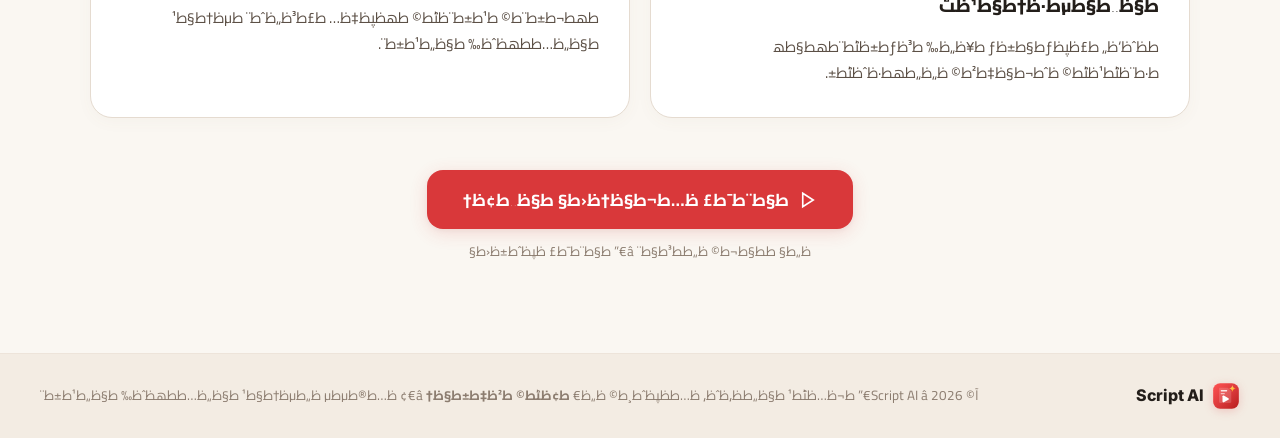
==== commit 84621e6a: "fix: title-gradient now uses accent color to match icons" ====
--- a/docs/index.html
+++ b/docs/index.html
@@ -19,7 +19,7 @@
   <!-- Favicon -->
   <link rel="icon" type="image/svg+xml" href="assets/favicon.svg">
 
-  <link rel="stylesheet" href="style.css?v=205">
+  <link rel="stylesheet" href="style.css?v=206">
 </head>
 <body class="landing-body">
 
@@ -336,3 +336,4 @@
 </html>
 
 
+
--- a/docs/style.css
+++ b/docs/style.css
@@ -534,10 +534,7 @@
 }
 
 .title-gradient {
-  background: linear-gradient(135deg, #E8404A 0%, #FF7A30 100%);
-  -webkit-background-clip: text;
-  -webkit-text-fill-color: transparent;
-  background-clip: text;
+  color: var(--accent);
   display: block;
 }
 
